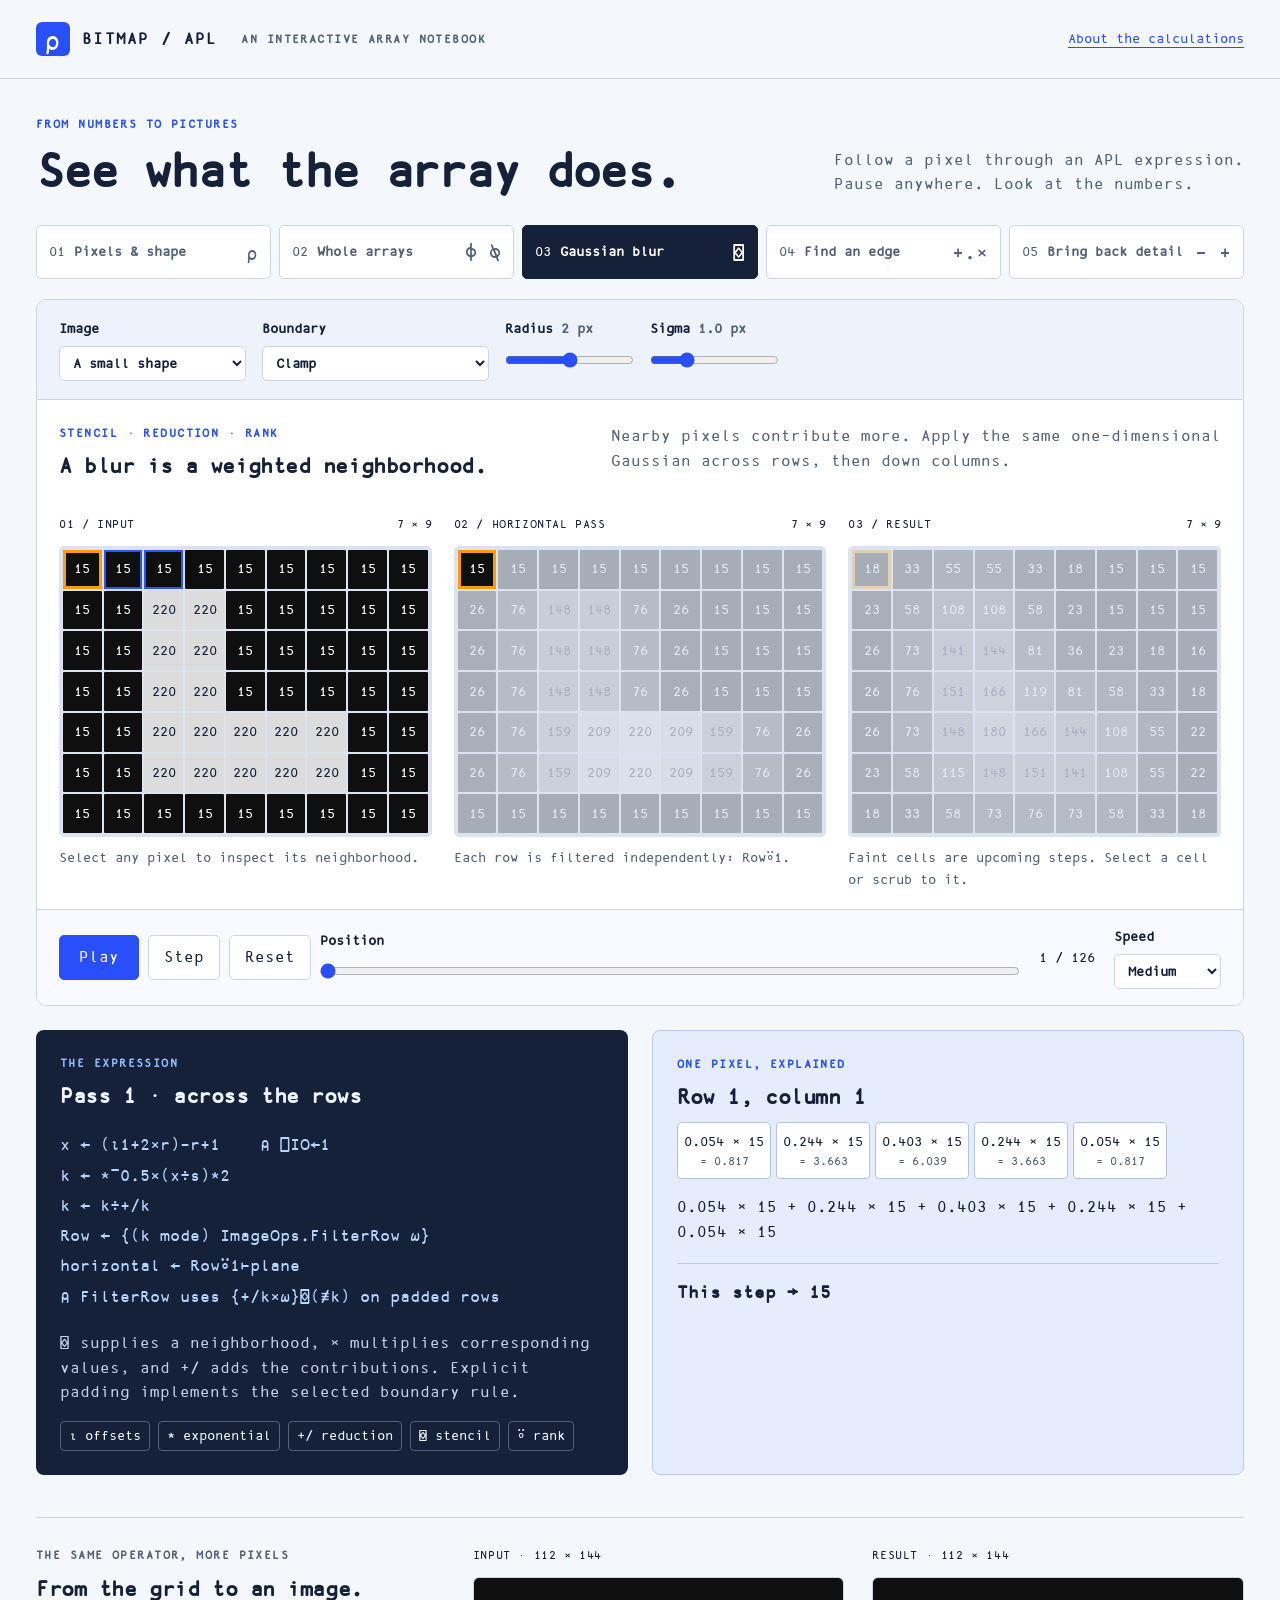
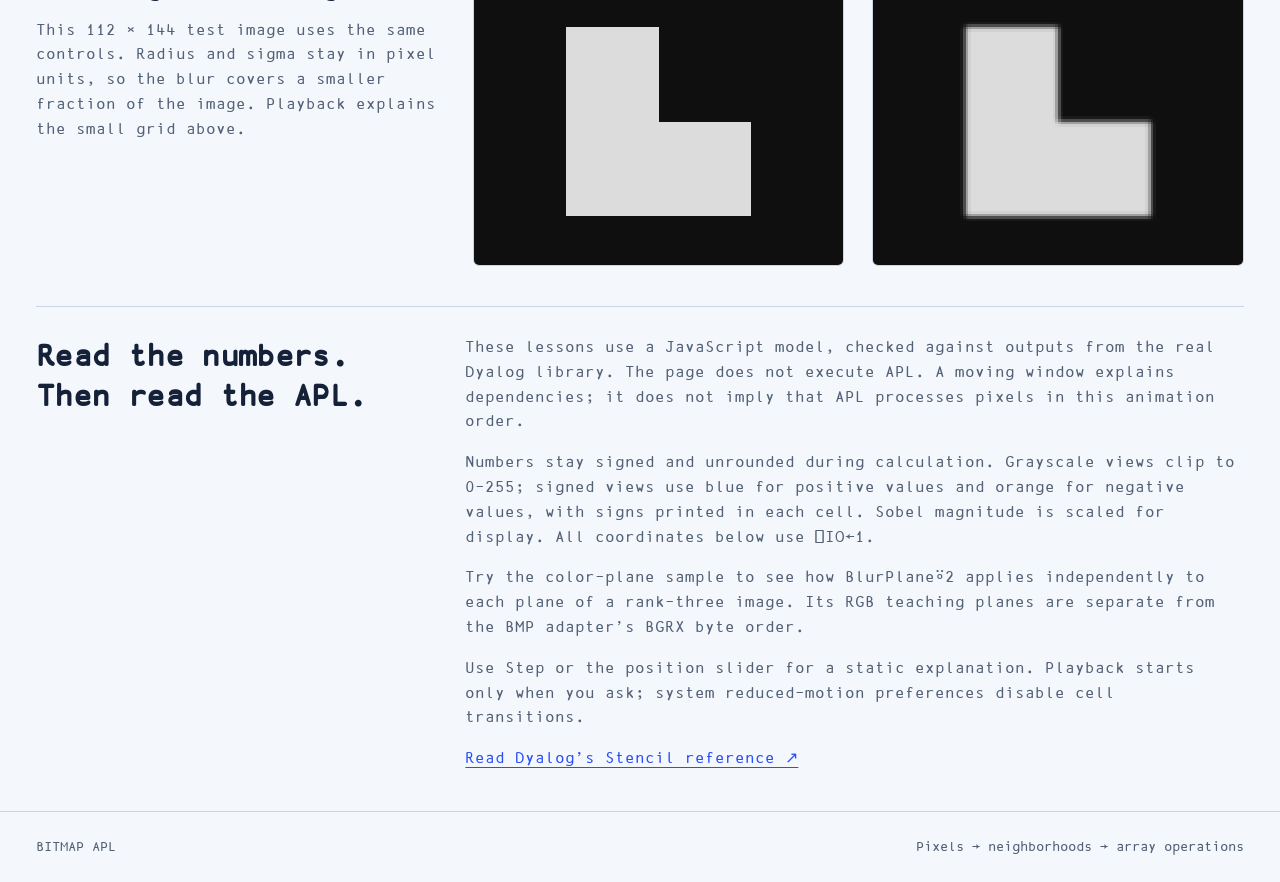
==== web/index.html @ fd23f07d "Build animated APL image-processing explainer with verified browser model" ====
<!doctype html>
<html lang="en">
<head>
<meta charset="utf-8"><meta name="viewport" content="width=device-width, initial-scale=1">
<title>Bitmap APL — a moving picture of array programming</title>
<meta name="description" content="Step through pixels, array transformations, Gaussian blur, Sobel edges, and sharpening with APL expressions and visible arithmetic.">
<link rel="icon" href="data:image/svg+xml,%3Csvg xmlns='http://www.w3.org/2000/svg' viewBox='0 0 32 32'%3E%3Crect width='32' height='32' rx='6' fill='%232b50ff'/%3E%3Ctext x='5' y='24' fill='white' font-size='25'%3E⍴%3C/text%3E%3C/svg%3E">
<link rel="stylesheet" href="style.css">
</head>
<body>
<header><a class="brand" href="./"><span class="brand-mark">⍴</span> BITMAP / APL</a><span class="edition">AN INTERACTIVE ARRAY NOTEBOOK</span><a href="#notes">About the calculations</a></header>
<main>
<section class="intro"><div><p class="eyebrow">FROM NUMBERS TO PICTURES</p><h1>See what the array does.</h1></div><p>Follow a pixel through an APL expression.<br>Pause anywhere. Look at the numbers.</p></section>
<nav aria-label="Lessons" id="lessons">
<button data-lesson="array">01 <span>Pixels & shape</span><b>⍴</b></button>
<button data-lesson="transform">02 <span>Whole arrays</span><b>⌽ ⍉</b></button>
<button data-lesson="blur" aria-current="step">03 <span>Gaussian blur</span><b>⌺</b></button>
<button data-lesson="sobel">04 <span>Find an edge</span><b>+.×</b></button>
<button data-lesson="sharpen">05 <span>Bring back detail</span><b>− +</b></button>
</nav>
<section class="workbench" aria-label="Image operation explorer">
<div class="controls">
<label>Image<select id="sample"><option value="shape">A small shape</option><option value="impulse">One bright pixel</option><option value="edge">A vertical edge</option><option value="ramp">Brightness ramp</option><option value="color">Color planes</option></select></label>
<label id="channel-control" hidden>Plane<select id="channel"><option value="0">Red · horizontal ramp</option><option value="1">Green · vertical ramp</option><option value="2">Blue · checkerboard</option></select></label>
<label id="operation-control" hidden>Operation<select id="operation"><option value="invert">Invert</option><option value="threshold">Threshold</option><option value="flip">Flip horizontally</option><option value="transpose">Transpose</option></select></label>
<label id="boundary-control">Boundary<select id="boundary"><option value="clamp">Clamp</option><option value="reflect">Reflect · repeat edge</option><option value="zero">Zero</option></select></label>
<label id="radius-control">Radius <output id="radius-value">2 px</output><input id="radius" aria-label="Radius in pixels" type="range" min="0" max="4" value="2" step="1"></label>
<label id="sigma-control">Sigma <output id="sigma-value">1.0 px</output><input id="sigma" aria-label="Sigma in pixels" type="range" min="0.3" max="3" value="1" step="0.1"></label>
<label id="amount-control" hidden>Strength <output id="amount-value">1.5</output><input id="amount" aria-label="Sharpening strength" type="range" min="0" max="3" value="1.5" step="0.1"></label>
<label id="threshold-control" hidden>Threshold <output id="threshold-value">128</output><input id="threshold" aria-label="Threshold" type="range" min="0" max="255" value="128" step="1"></label>
</div>
<div class="lesson-heading"><div><p class="eyebrow" id="concept"></p><h2 id="title"></h2></div><p id="description"></p></div>
<div class="views">
<figure><figcaption><span>01 / INPUT</span><strong id="input-shape"></strong></figcaption><div class="image-grid" id="input-grid" aria-label="Input pixels"></div><p id="input-caption">Select any pixel to inspect its neighborhood.</p></figure>
<figure><figcaption><span id="middle-label">02 / HORIZONTAL PASS</span><strong id="middle-shape"></strong></figcaption><div class="image-grid" id="middle-grid" aria-label="Intermediate pixels"></div><p id="middle-caption"></p></figure>
<figure><figcaption><span id="output-label">03 / RESULT</span><strong id="output-shape"></strong></figcaption><div class="image-grid" id="output-grid" aria-label="Result pixels"></div><p id="output-caption"></p></figure>
</div>
<div class="transport"><button id="play" class="primary">Play</button><button id="step">Step</button><button id="reset">Reset</button><label class="scrub-label">Position<input type="range" id="position" aria-label="Animation position" min="0" max="125" value="0"></label><output id="progress">1 / 126</output><label>Speed<select id="speed"><option value="600">Slow</option><option value="180" selected>Medium</option><option value="60">Fast</option></select></label></div>
</section>
<section class="details">
<article class="code-panel"><p class="eyebrow">THE EXPRESSION</p><h2 id="stage-title"></h2><pre><code id="expression"></code></pre><p id="code-explanation"></p><div class="glyphs" id="glyphs"></div></article>
<article class="inspector"><p class="eyebrow">ONE PIXEL, EXPLAINED</p><h2 id="pixel-title"></h2><div id="weights" class="weights"></div><p id="arithmetic"></p><p class="result" id="pixel-result" aria-live="polite"></p></article>
</section>
<section class="large-preview" aria-label="Larger image comparison"><div><p class="eyebrow">THE SAME OPERATOR, MORE PIXELS</p><h2>From the grid to an image.</h2><p id="large-caption">A larger test image uses the same parameters. Radius and sigma stay in pixel units.</p></div><figure><figcaption>INPUT · 112 × 144</figcaption><canvas id="large-input" width="144" height="112" role="img" aria-label="Larger input test image"></canvas></figure><figure><figcaption id="large-output-label">RESULT · 112 × 144</figcaption><canvas id="large-output" width="144" height="112" role="img" aria-label="Processed larger test image"></canvas></figure></section>
<section class="notes" id="notes"><h2>Read the numbers.<br>Then read the APL.</h2><div><p>These lessons use a JavaScript model, checked against outputs from the real Dyalog library. The page does not execute APL. A moving window explains dependencies; it does not imply that APL processes pixels in this animation order.</p><p>Numbers stay signed and unrounded during calculation. Grayscale views clip to 0–255; signed views use blue for positive values and orange for negative values, with signs printed in each cell. Sobel magnitude is scaled for display. All coordinates below use <code>⎕IO←1</code>.</p><p id="color-note">Try the color-plane sample to see how <code>BlurPlane⍤2</code> applies independently to each plane of a rank-three image. Its RGB teaching planes are separate from the BMP adapter’s BGRX byte order.</p><p>Use Step or the position slider for a static explanation. Playback starts only when you ask; system reduced-motion preferences disable cell transitions.</p><a href="https://docs.dyalog.com/20.0/language-reference-guide/primitive-operators/stencil/">Read Dyalog’s Stencil reference ↗</a></div></section>
</main><footer>BITMAP APL <span>Pixels → neighborhoods → array operations</span></footer>
<script type="module" src="app.mjs"></script>
</body></html>
---- web/style.css ----
@font-face{font-family:'APL385 Unicode';src:url('fonts/Apl385.ttf') format('truetype');font-display:swap}
:root{color-scheme:light;--ink:#152139;--muted:#536176;--blue:#294ffa;--line:#cbd5e3;--paper:#f4f7fc;--mono:'APL385 Unicode','Dyalog','SFMono-Regular',Consolas,monospace}*{box-sizing:border-box}body{margin:0;background:var(--paper);color:var(--ink);font:16px/1.55 -apple-system,BlinkMacSystemFont,'Segoe UI','APL385 Unicode',sans-serif}header,main,footer{max-width:1440px;margin:auto}header{padding:22px 36px;display:flex;align-items:center;gap:24px;border-bottom:1px solid var(--line)}a{color:var(--blue);text-underline-offset:4px}header>a:last-child{margin-left:auto;font-size:.875rem}.brand{display:flex;gap:12px;align-items:center;color:var(--ink);text-decoration:none;font-weight:750;letter-spacing:.08em}.brand-mark{display:grid;place-items:center;background:var(--blue);color:#fff;width:34px;height:34px;border-radius:6px;font:28px var(--mono)}.edition,.eyebrow{font-size:.75rem;font-weight:700;letter-spacing:.12em}.edition{color:var(--muted)}main{padding:0 36px}.intro{display:flex;align-items:end;justify-content:space-between;gap:24px;padding:36px 0 28px}.eyebrow{margin:0 0 10px;color:var(--blue)}h1{font-size:clamp(2rem,3.8vw,3.4rem);line-height:1.1;letter-spacing:-.045em;margin:0}h2{font-size:1.35rem;line-height:1.25;margin:0 0 12px;letter-spacing:-.02em}.intro>p{color:var(--muted);margin:0}button,input,select{font:inherit}button,select{border:1px solid var(--line);border-radius:5px;background:white;color:var(--ink)}button{cursor:pointer;padding:9px 15px}button:hover{border-color:var(--blue)}button:focus-visible,select:focus-visible,input:focus-visible,a:focus-visible{outline:3px solid #e99819;outline-offset:3px}nav{display:grid;grid-template-columns:repeat(5,1fr);gap:8px;margin-bottom:20px}nav button{display:flex;align-items:center;gap:9px;padding:14px 12px;font-size:.875rem;color:var(--muted);text-align:left}nav b{margin-left:auto;font:20px var(--mono)}nav [aria-current]{background:var(--ink);border-color:var(--ink);color:white}nav span{font-weight:650}.workbench{border:1px solid var(--line);background:white;border-radius:10px;overflow:hidden}.controls{display:flex;flex-wrap:wrap;gap:16px;padding:18px 22px;border-bottom:1px solid var(--line);background:#edf2fb}label{font-size:.875rem;font-weight:600;display:flex;flex-direction:column;gap:6px;min-width:110px}label output{float:right;display:contents;color:var(--muted)}select{padding:7px 28px 7px 9px;max-width:100%}input[type=range]{accent-color:var(--blue);min-height:28px;cursor:pointer;width:100%;margin:0}label[hidden]{display:none}.lesson-heading{display:flex;justify-content:space-between;gap:28px;padding:24px 22px 8px}.lesson-heading>p{max-width:610px;color:var(--muted);margin:0}.views{display:grid;grid-template-columns:repeat(3,minmax(0,1fr));gap:22px;padding:16px 22px 8px}figure{margin:0;min-width:0}figcaption{display:flex;justify-content:space-between;gap:6px;font-size:.75rem;letter-spacing:.05em;margin-bottom:12px}figcaption strong{font-family:var(--mono);font-weight:400;letter-spacing:0}.image-grid{display:grid;gap:2px;background:#dbe3f0;padding:4px;border-radius:5px;aspect-ratio:9/7;align-content:center}.pixel{padding:0;border:0;border-radius:1px;aspect-ratio:1;min-width:0;font:clamp(.65rem,1.1vw,.95rem)/1 var(--mono);transition:background-color .12s;position:relative}.pixel.active{outline:3px solid #ff9d00;outline-offset:-3px;z-index:1}.pixel.neighbor:after{content:'';position:absolute;inset:0;border:2px solid #2b55ff}.pixel.pending{opacity:.25}.pixel:focus-visible{outline-offset:-3px;z-index:2}figure>p{font-size:.875rem;color:var(--muted);min-height:44px;margin:10px 0}.transport{display:flex;gap:9px;align-items:center;background:#f8faff;border-top:1px solid var(--line);padding:16px 22px}.transport label{min-width:75px}.transport .scrub-label{flex:1;min-width:80px}.transport output{font:14px var(--mono);min-width:76px;text-align:center}.primary{background:var(--blue);color:white;border-color:var(--blue);min-width:80px}.details{display:grid;grid-template-columns:1fr 1fr;gap:24px;margin:24px 0 42px}.details article{padding:24px;border-radius:8px;min-width:0}.code-panel{background:#152139;color:#eef4ff}.code-panel .eyebrow{color:#93b9ff}.code-panel p{color:#c5d1e5}pre{margin:20px 0;white-space:pre-wrap;overflow-wrap:anywhere;font:1.05rem/1.8 var(--mono);color:#b7d6ff}code{font-family:var(--mono)}.glyphs{display:flex;gap:8px;flex-wrap:wrap}.glyphs span{font-size:.875rem;border:1px solid #52627d;padding:3px 8px;border-radius:4px}.inspector{background:#e5ecfc;border:1px solid #b9caee}.weights{display:flex;flex-wrap:wrap;gap:5px}.weight{background:white;border:1px solid #b4c4df;min-width:62px;padding:8px 6px;text-align:center;font:.875rem/1.5 var(--mono);border-radius:4px}.weight small{display:block;color:var(--muted);font-size:.75rem}.result{font-size:1.15rem;font-weight:650;border-top:1px solid #b9caee;padding-top:14px}.notes{display:grid;grid-template-columns:1fr 2fr;gap:40px;padding:28px 0 40px;border-top:1px solid var(--line)}.notes h2{font-size:2rem}.notes p{margin:0 0 16px;color:var(--muted)}footer{padding:24px 36px;border-top:1px solid var(--line);font-size:.875rem;color:var(--muted);display:flex;justify-content:space-between}.inspector p{overflow-wrap:anywhere}@media(max-width:1000px){.edition{display:none}nav b{display:none}nav button{flex-direction:column;align-items:start}.intro>p{max-width:240px}.lesson-heading{display:block}.controls{gap:12px}.pixel{font-size:.7rem}}@media(max-width:700px){main{padding:0 16px}header{padding:16px;gap:12px}.brand{font-size:.875rem}header>a:last-child{max-width:100px}.intro{display:block;padding:26px 0}.intro>p{max-width:none;margin-top:16px}nav{grid-template-columns:repeat(2,1fr)}nav button{flex-direction:row}.views{grid-template-columns:1fr;padding:12px 16px;gap:12px}.image-grid{max-width:430px;width:100%;margin:auto}.pixel{font-size:.75rem}.details,.notes{grid-template-columns:1fr;gap:16px}.transport{flex-wrap:wrap;padding:14px}.transport .scrub-label{flex-basis:50%}.controls{padding:14px}.controls label{flex:1;min-width:125px}.lesson-heading{padding:20px 16px 8px}.details article{padding:20px}figure>p{min-height:0}footer{padding:20px 16px;gap:18px}.notes h2{font-size:1.5rem}}@media(prefers-reduced-motion:reduce){*,*:before,*:after{transition:none!important;animation:none!important}}

.glyphs span{font-family:var(--mono)}

.large-preview{display:grid;grid-template-columns:1.1fr 1fr 1fr;gap:28px;border-top:1px solid var(--line);padding:28px 0 40px}.large-preview p{color:var(--muted)}.large-preview canvas{display:block;width:100%;background:#dbe3f0;border:1px solid var(--line);border-radius:6px;image-rendering:pixelated}.moving-pixel{position:fixed;z-index:10;pointer-events:none;display:grid;place-items:center;background:#ffbf47;color:#152139;border:2px solid #9a5200;font:14px var(--mono);border-radius:3px;box-shadow:0 3px 8px #15213944}@media(max-width:700px){.large-preview{grid-template-columns:1fr 1fr;gap:18px}.large-preview>div{grid-column:1/-1}}
@media(min-width:701px) and (max-width:900px){.views{grid-template-columns:1fr}.image-grid{max-width:430px;margin:auto}.pixel{font-size:.875rem}.image-grid.signed .pixel{font-size:.75rem}.details{grid-template-columns:1fr}.large-preview{grid-template-columns:1fr 1fr}.large-preview>div{grid-column:1/-1}figure>p{min-height:0}}
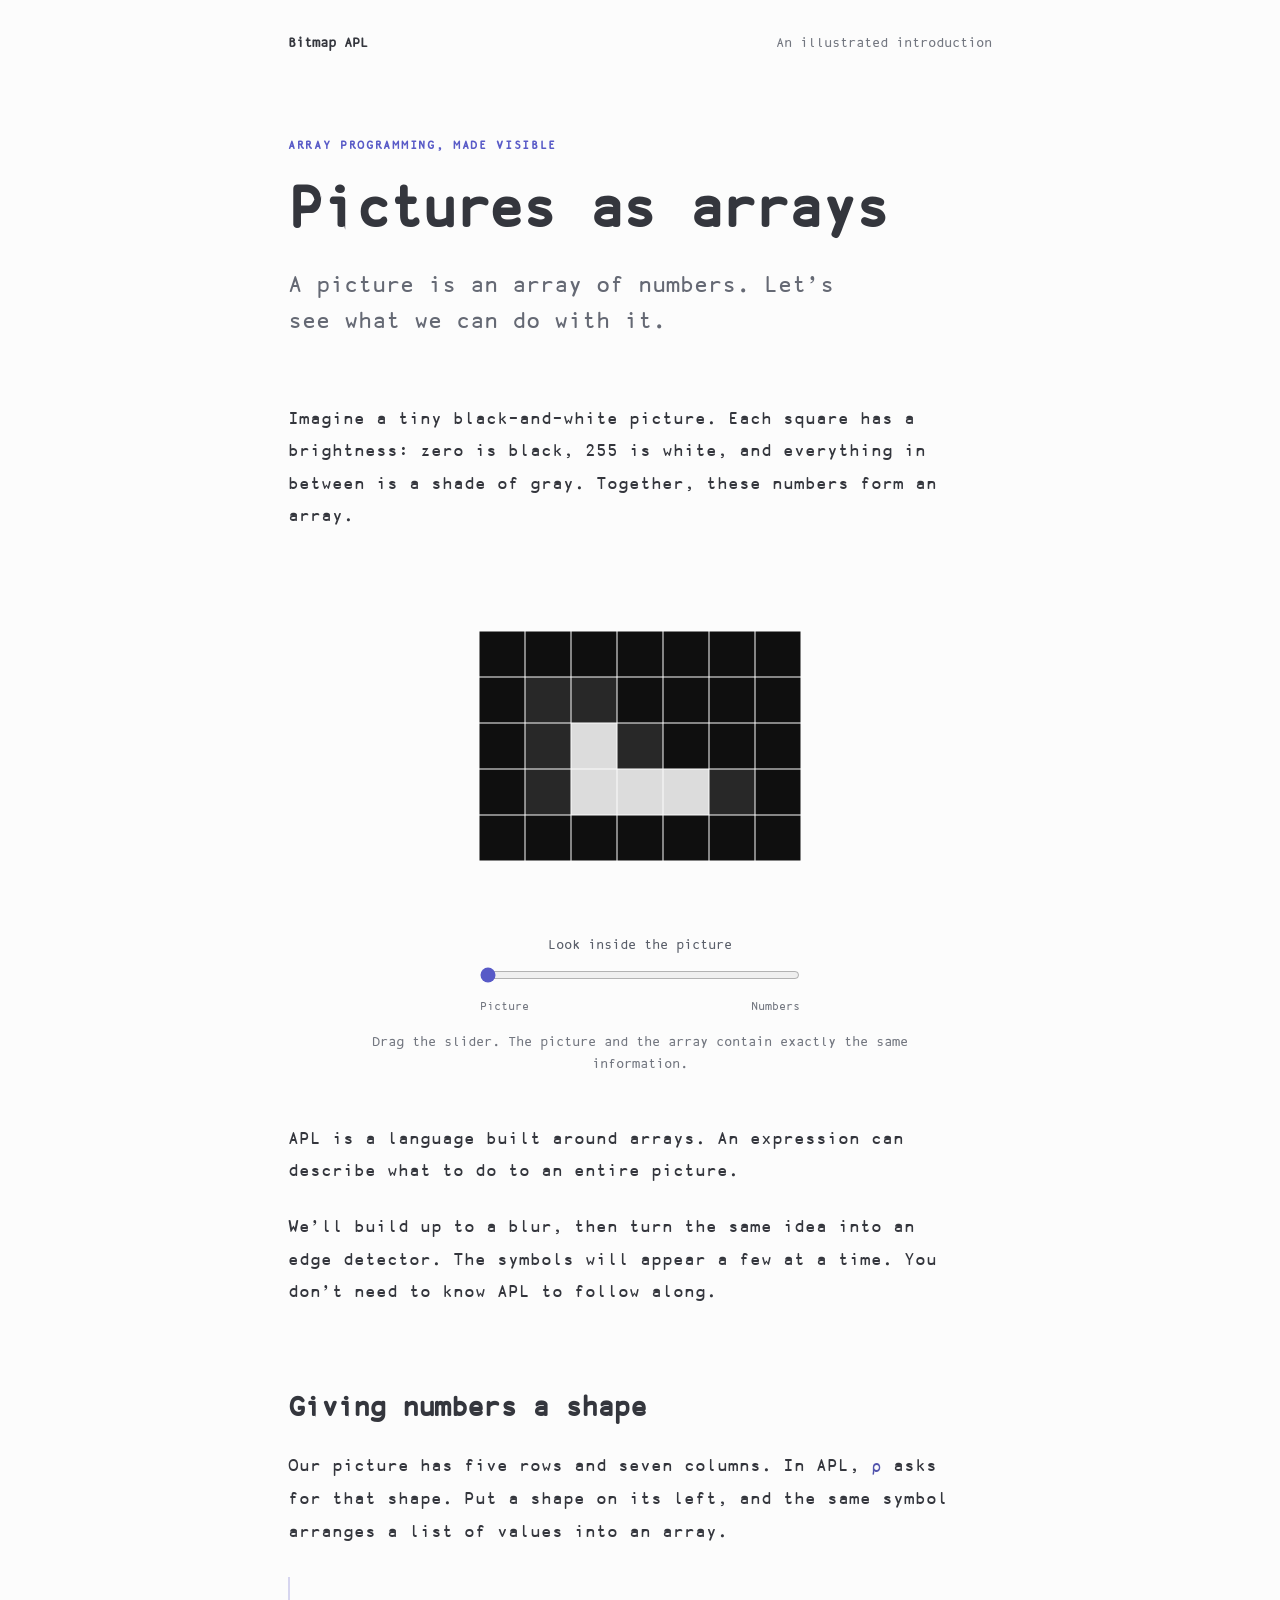
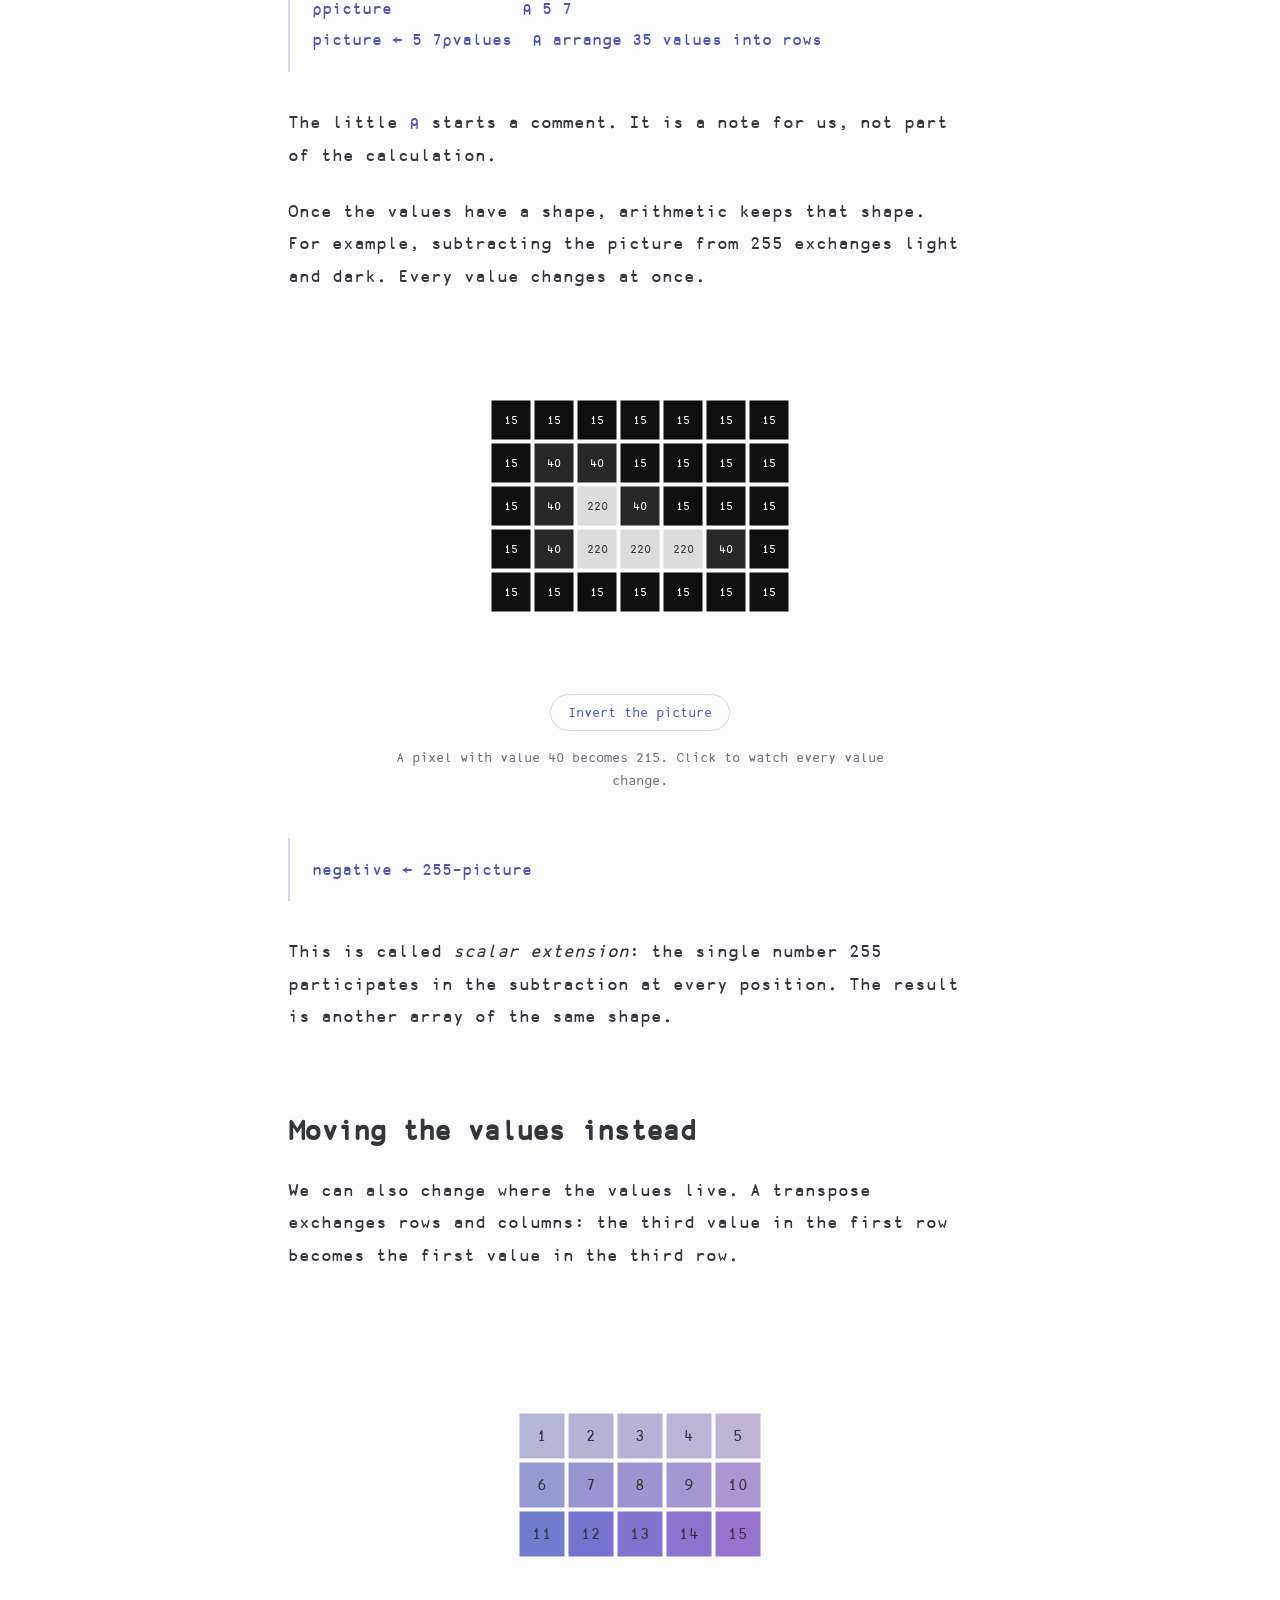
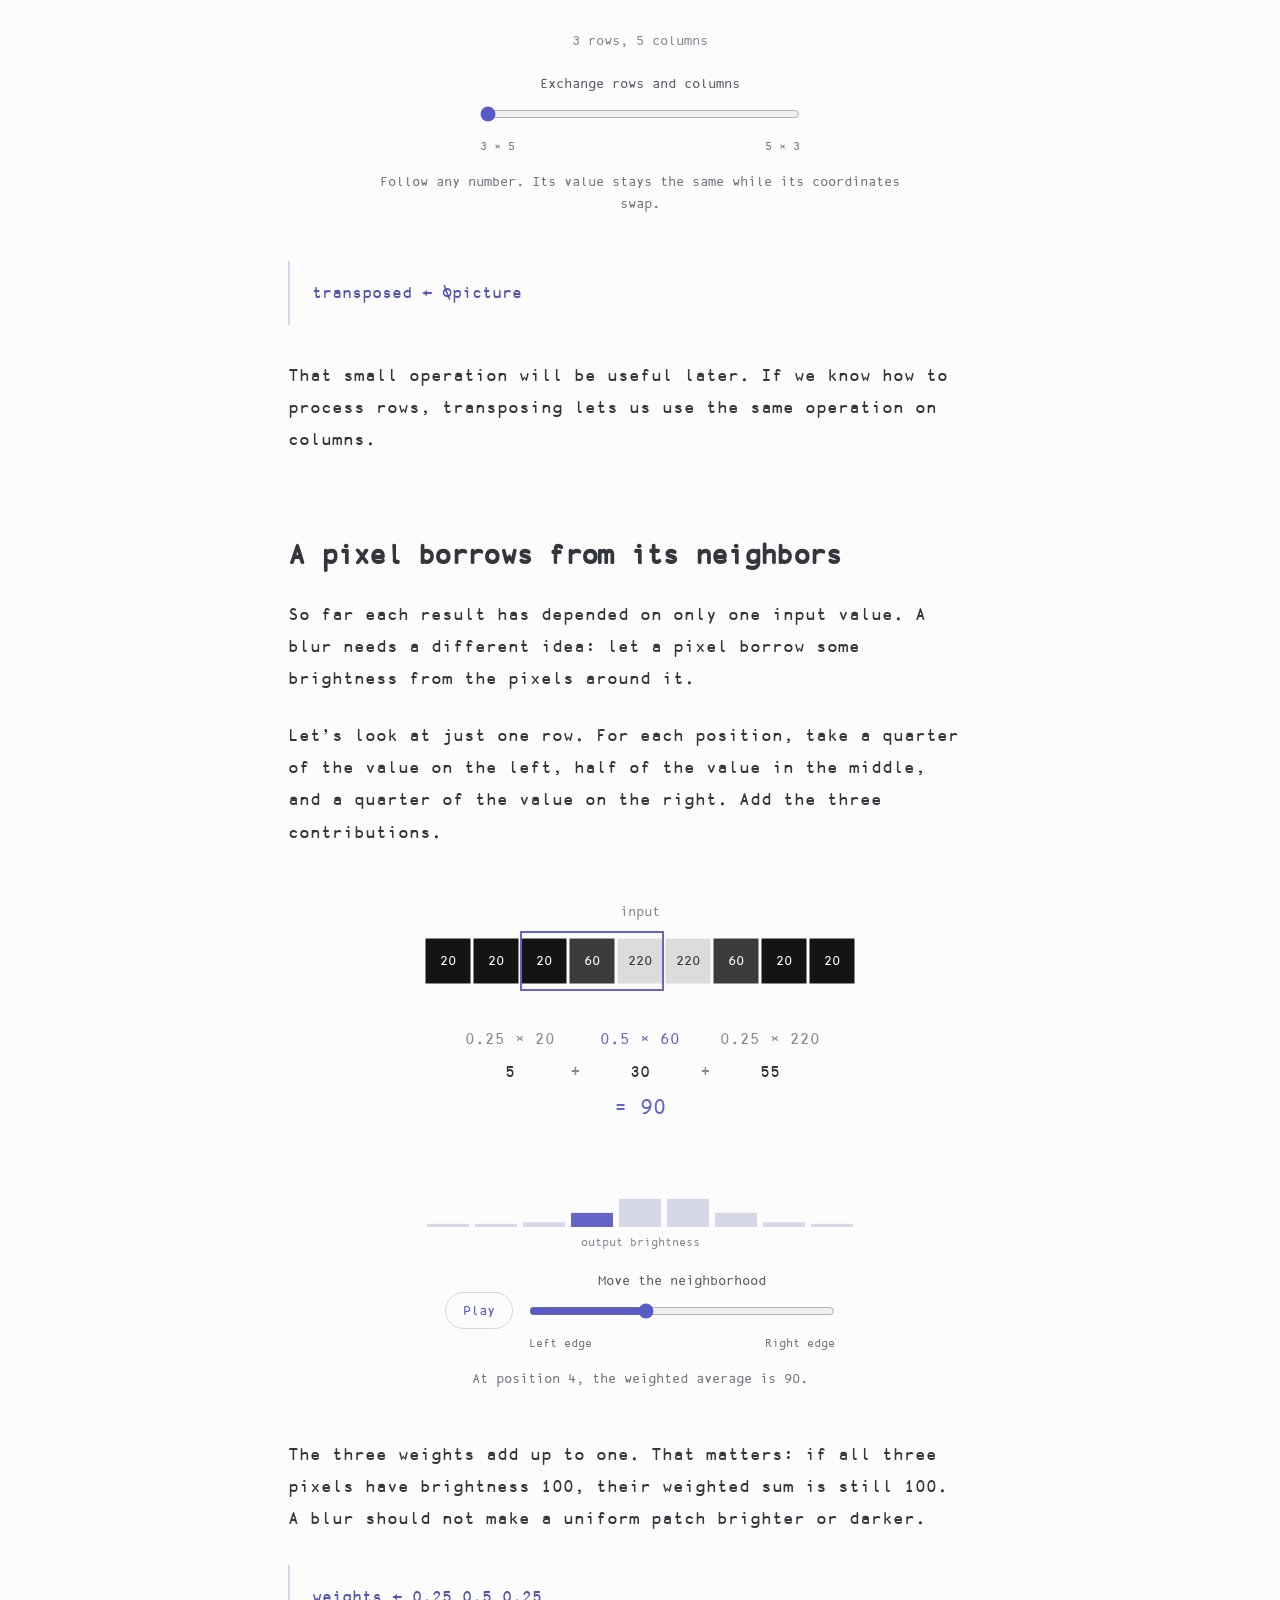
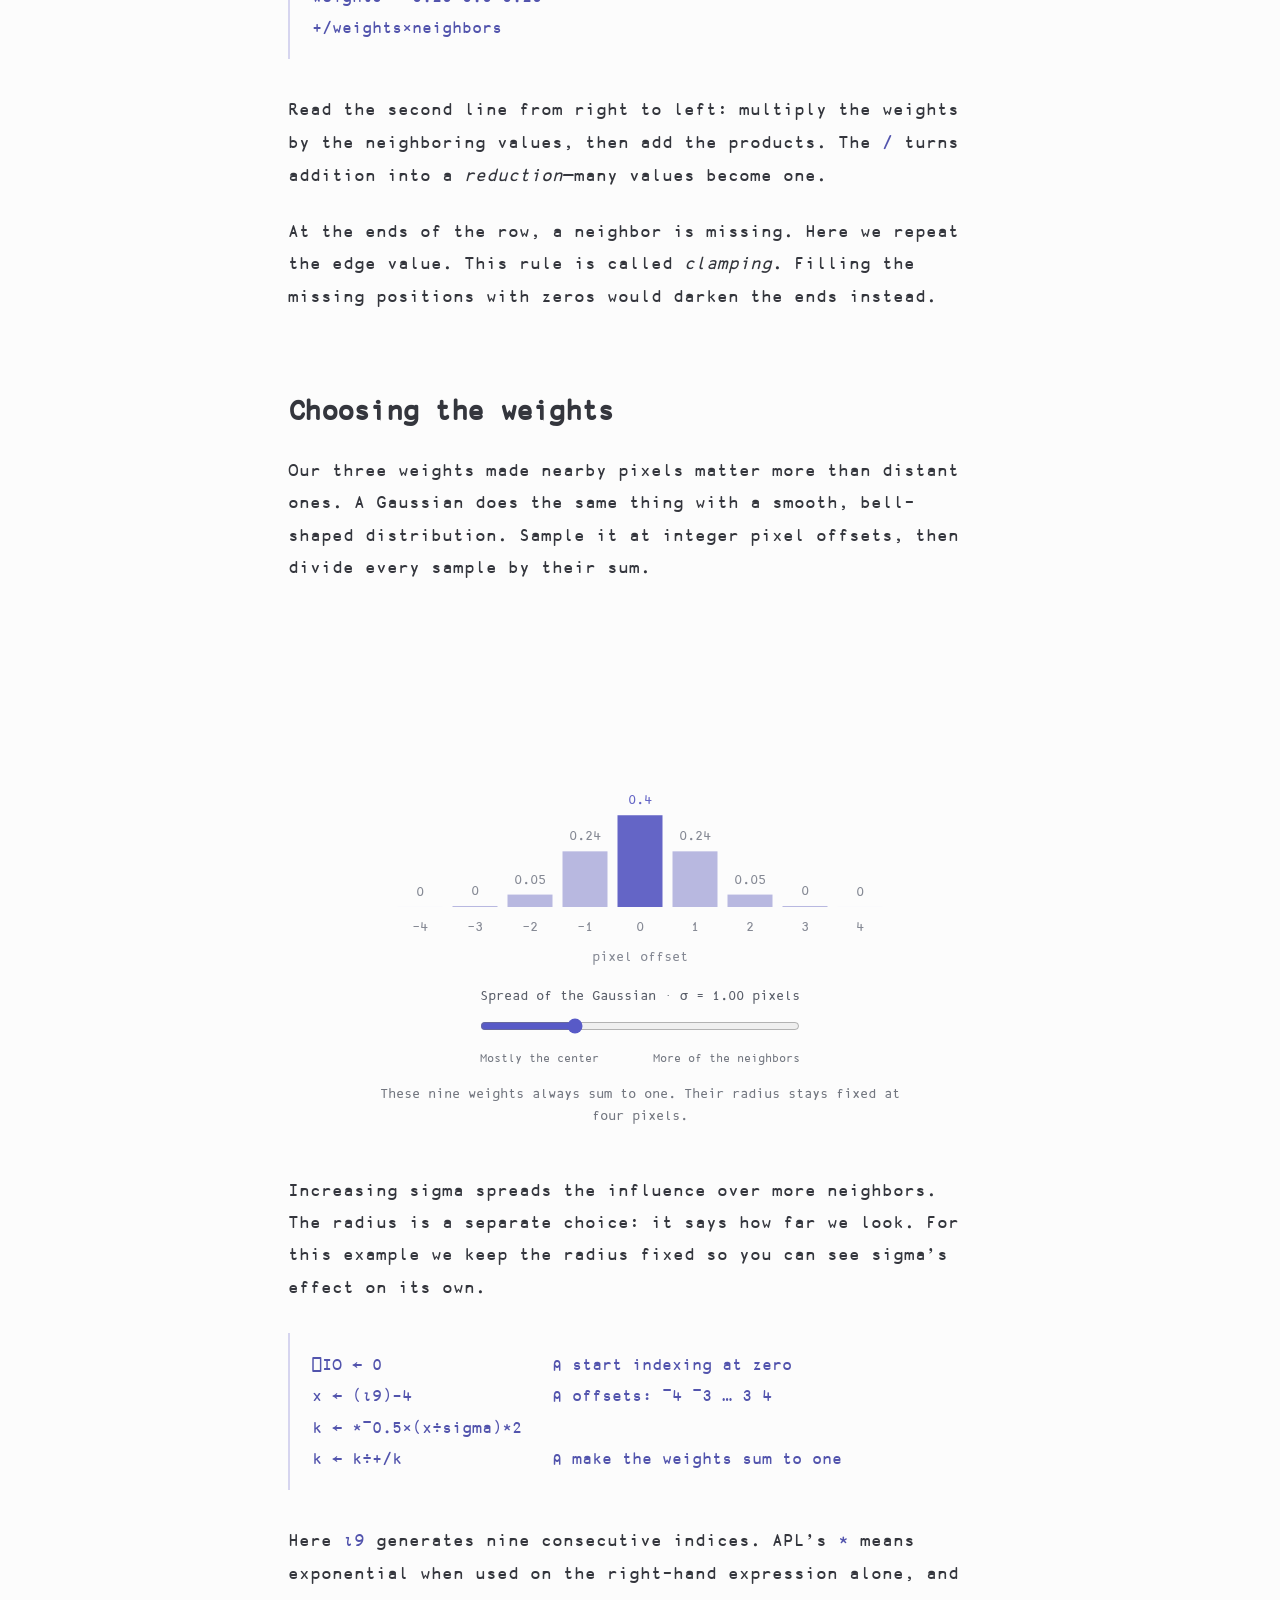
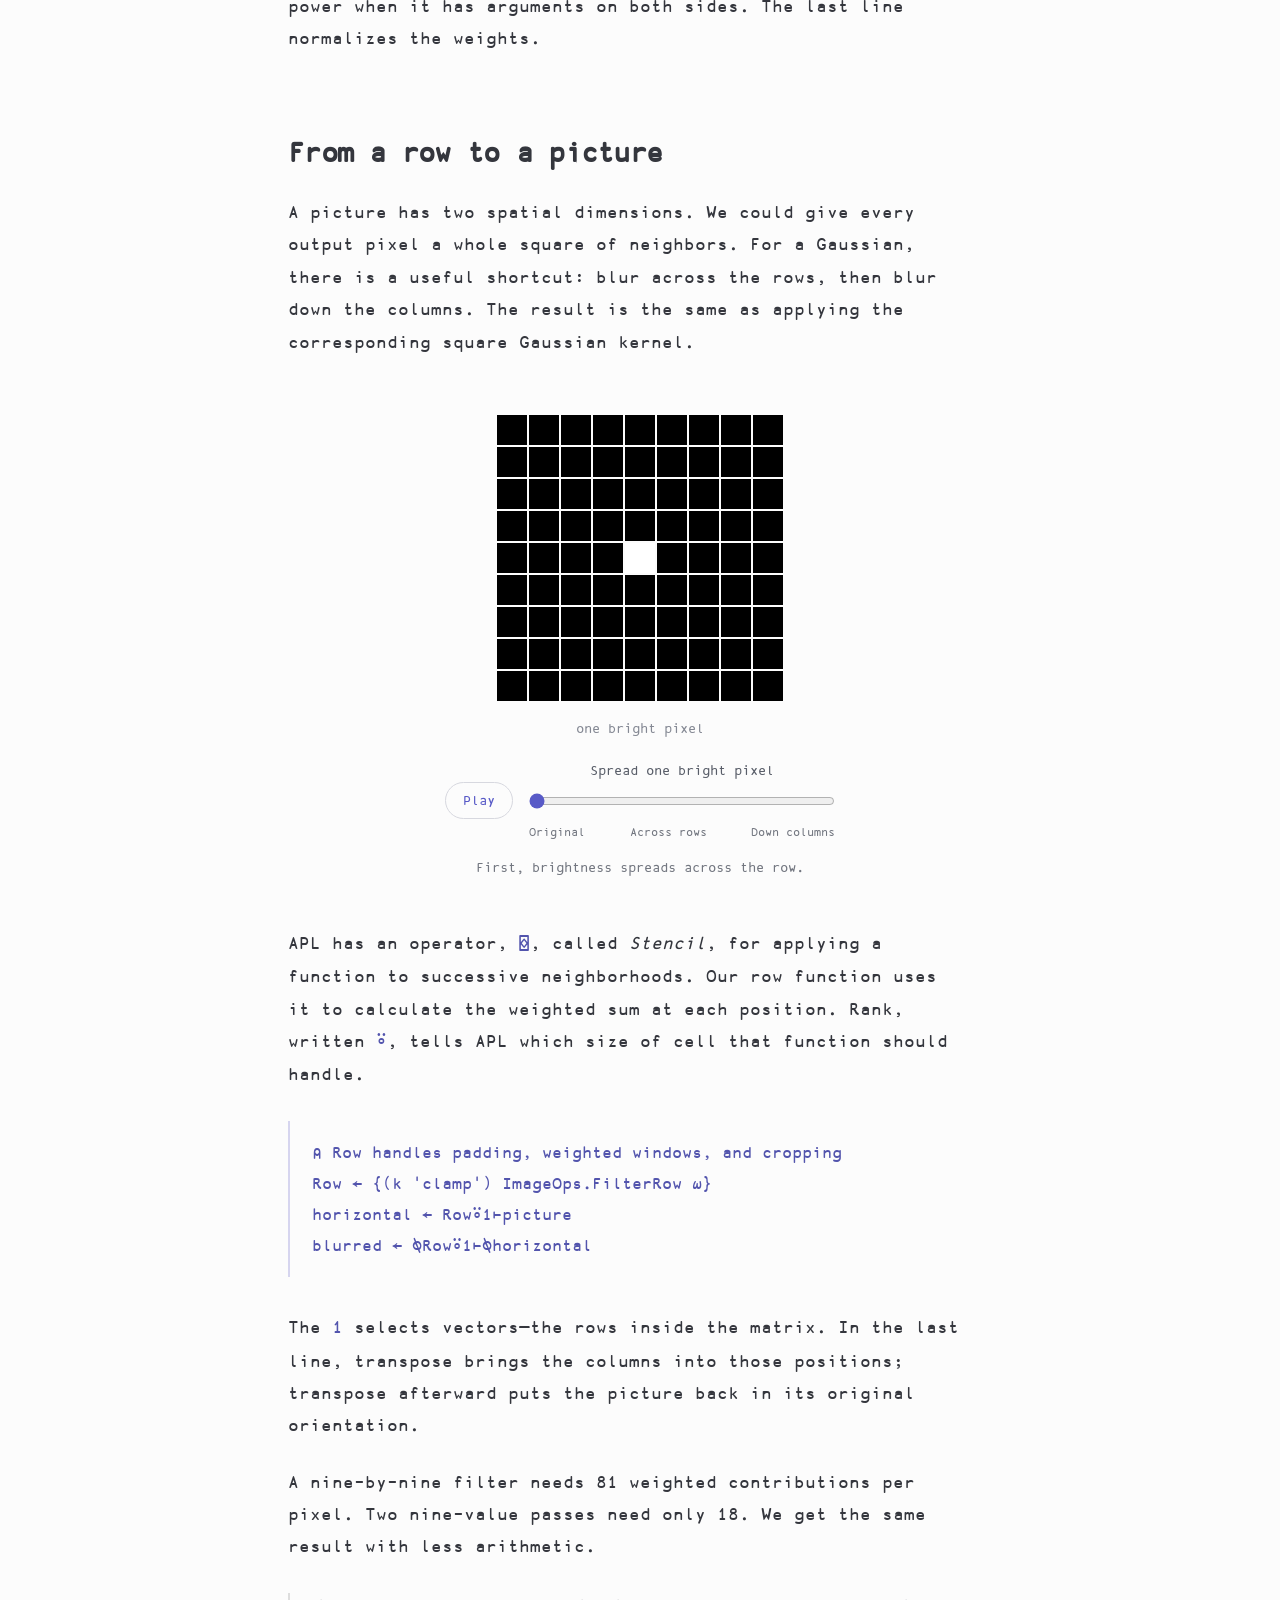
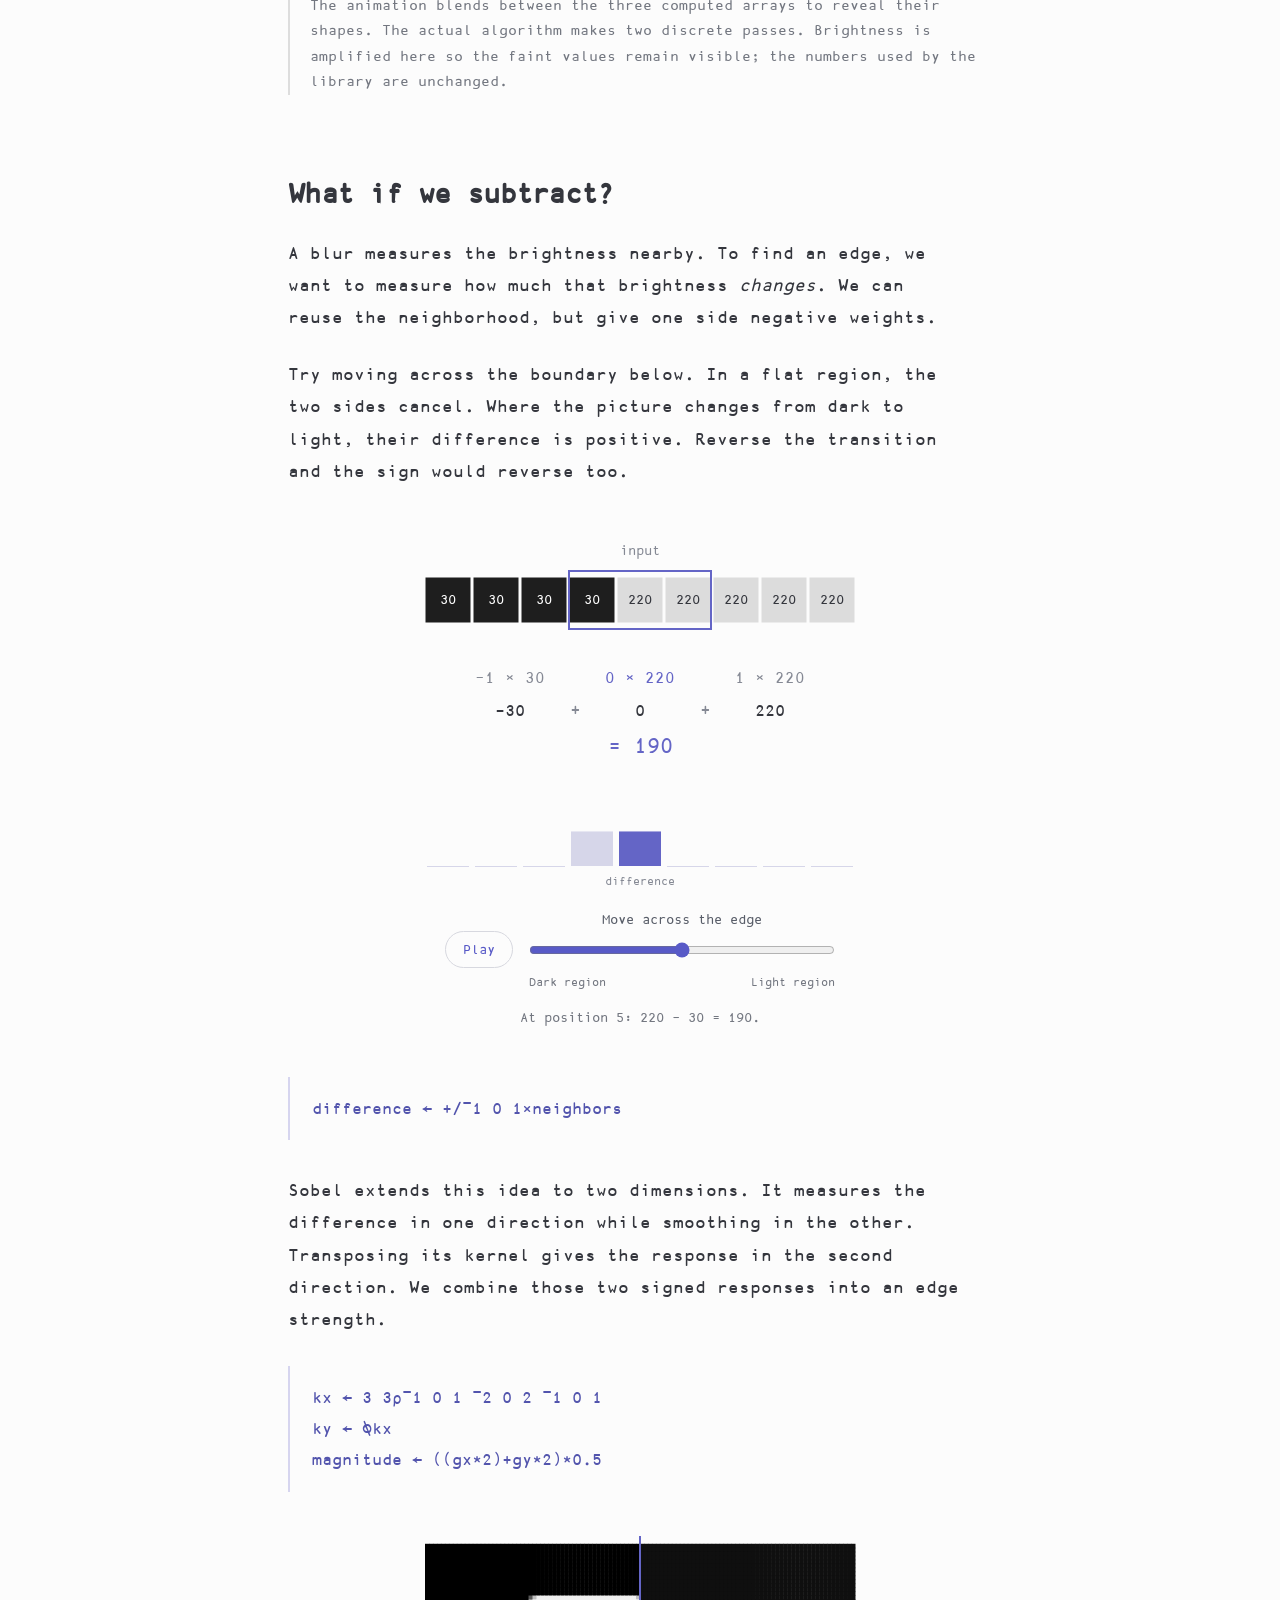
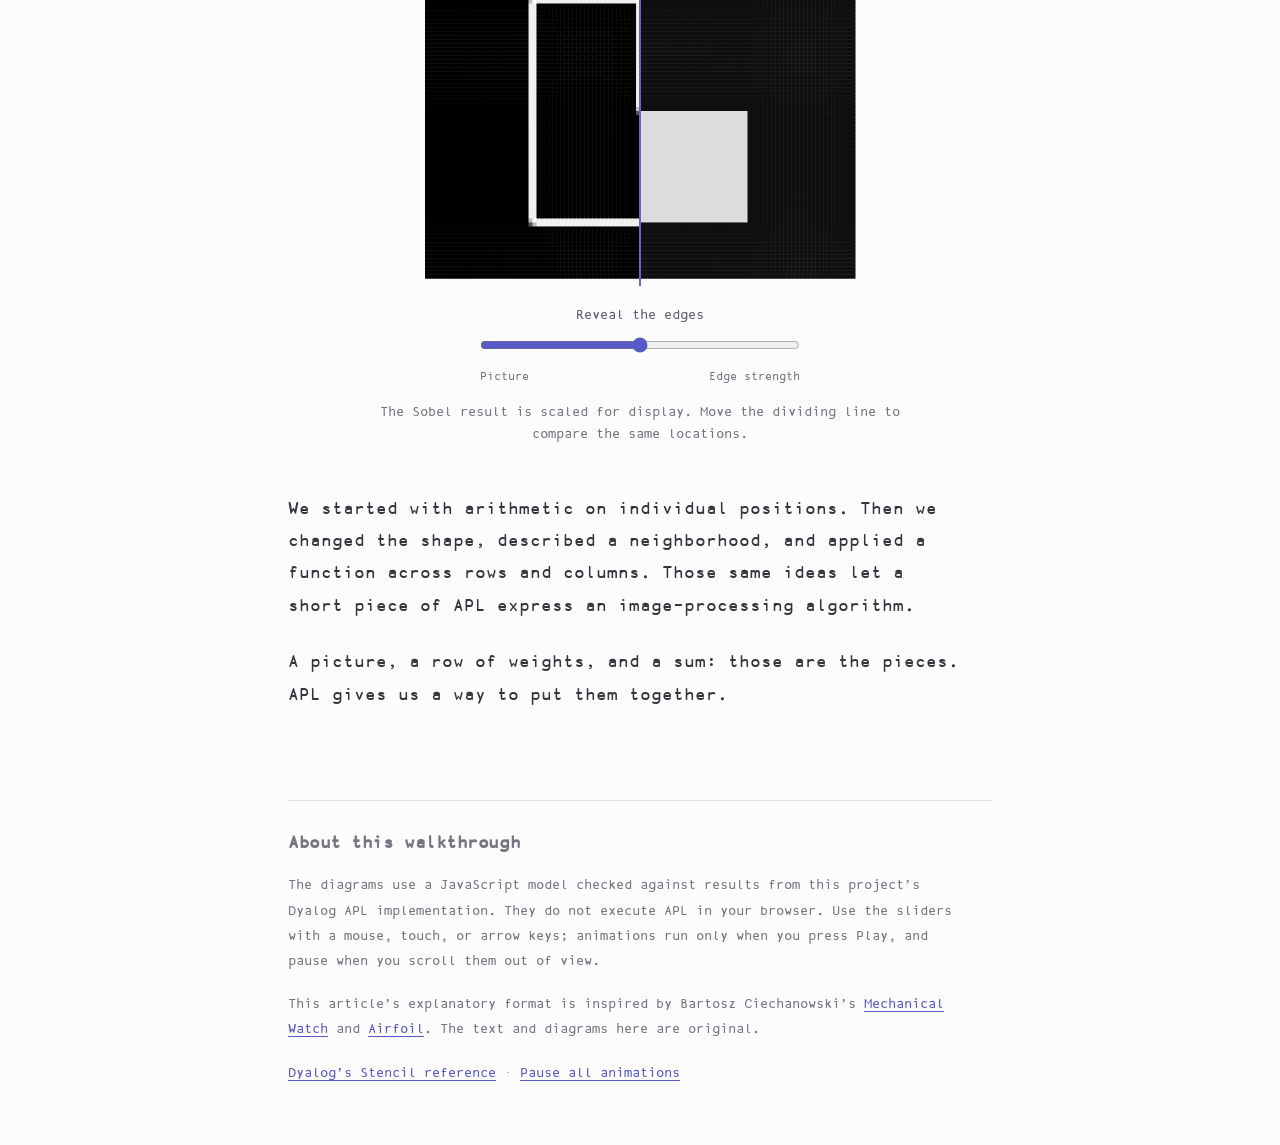
==== commit 8752d1a3: "Rework image explainer as a simple illustrated walkthrough" ====
--- a/web/index.html
+++ b/web/index.html
@@ -2,47 +2,86 @@
 <html lang="en">
 <head>
 <meta charset="utf-8"><meta name="viewport" content="width=device-width, initial-scale=1">
-<title>Bitmap APL — a moving picture of array programming</title>
-<meta name="description" content="Step through pixels, array transformations, Gaussian blur, Sobel edges, and sharpening with APL expressions and visible arithmetic.">
-<link rel="icon" href="data:image/svg+xml,%3Csvg xmlns='http://www.w3.org/2000/svg' viewBox='0 0 32 32'%3E%3Crect width='32' height='32' rx='6' fill='%232b50ff'/%3E%3Ctext x='5' y='24' fill='white' font-size='25'%3E⍴%3C/text%3E%3C/svg%3E">
+<title>Pictures as arrays — Bitmap APL</title>
+<meta name="description" content="An illustrated, interactive walk from pixels to Gaussian blur and edge detection in APL.">
+<link rel="icon" href="data:image/svg+xml,%3Csvg xmlns='http://www.w3.org/2000/svg' viewBox='0 0 32 32'%3E%3Crect width='32' height='32' rx='6' fill='%23585ac7'/%3E%3Ctext x='5' y='24' fill='white' font-size='25'%3E⍴%3C/text%3E%3C/svg%3E">
 <link rel="stylesheet" href="style.css">
 </head>
 <body>
-<header><a class="brand" href="./"><span class="brand-mark">⍴</span> BITMAP / APL</a><span class="edition">AN INTERACTIVE ARRAY NOTEBOOK</span><a href="#notes">About the calculations</a></header>
-<main>
-<section class="intro"><div><p class="eyebrow">FROM NUMBERS TO PICTURES</p><h1>See what the array does.</h1></div><p>Follow a pixel through an APL expression.<br>Pause anywhere. Look at the numbers.</p></section>
-<nav aria-label="Lessons" id="lessons">
-<button data-lesson="array">01 <span>Pixels & shape</span><b>⍴</b></button>
-<button data-lesson="transform">02 <span>Whole arrays</span><b>⌽ ⍉</b></button>
-<button data-lesson="blur" aria-current="step">03 <span>Gaussian blur</span><b>⌺</b></button>
-<button data-lesson="sobel">04 <span>Find an edge</span><b>+.×</b></button>
-<button data-lesson="sharpen">05 <span>Bring back detail</span><b>− +</b></button>
-</nav>
-<section class="workbench" aria-label="Image operation explorer">
-<div class="controls">
-<label>Image<select id="sample"><option value="shape">A small shape</option><option value="impulse">One bright pixel</option><option value="edge">A vertical edge</option><option value="ramp">Brightness ramp</option><option value="color">Color planes</option></select></label>
-<label id="channel-control" hidden>Plane<select id="channel"><option value="0">Red · horizontal ramp</option><option value="1">Green · vertical ramp</option><option value="2">Blue · checkerboard</option></select></label>
-<label id="operation-control" hidden>Operation<select id="operation"><option value="invert">Invert</option><option value="threshold">Threshold</option><option value="flip">Flip horizontally</option><option value="transpose">Transpose</option></select></label>
-<label id="boundary-control">Boundary<select id="boundary"><option value="clamp">Clamp</option><option value="reflect">Reflect · repeat edge</option><option value="zero">Zero</option></select></label>
-<label id="radius-control">Radius <output id="radius-value">2 px</output><input id="radius" aria-label="Radius in pixels" type="range" min="0" max="4" value="2" step="1"></label>
-<label id="sigma-control">Sigma <output id="sigma-value">1.0 px</output><input id="sigma" aria-label="Sigma in pixels" type="range" min="0.3" max="3" value="1" step="0.1"></label>
-<label id="amount-control" hidden>Strength <output id="amount-value">1.5</output><input id="amount" aria-label="Sharpening strength" type="range" min="0" max="3" value="1.5" step="0.1"></label>
-<label id="threshold-control" hidden>Threshold <output id="threshold-value">128</output><input id="threshold" aria-label="Threshold" type="range" min="0" max="255" value="128" step="1"></label>
-</div>
-<div class="lesson-heading"><div><p class="eyebrow" id="concept"></p><h2 id="title"></h2></div><p id="description"></p></div>
-<div class="views">
-<figure><figcaption><span>01 / INPUT</span><strong id="input-shape"></strong></figcaption><div class="image-grid" id="input-grid" aria-label="Input pixels"></div><p id="input-caption">Select any pixel to inspect its neighborhood.</p></figure>
-<figure><figcaption><span id="middle-label">02 / HORIZONTAL PASS</span><strong id="middle-shape"></strong></figcaption><div class="image-grid" id="middle-grid" aria-label="Intermediate pixels"></div><p id="middle-caption"></p></figure>
-<figure><figcaption><span id="output-label">03 / RESULT</span><strong id="output-shape"></strong></figcaption><div class="image-grid" id="output-grid" aria-label="Result pixels"></div><p id="output-caption"></p></figure>
-</div>
-<div class="transport"><button id="play" class="primary">Play</button><button id="step">Step</button><button id="reset">Reset</button><label class="scrub-label">Position<input type="range" id="position" aria-label="Animation position" min="0" max="125" value="0"></label><output id="progress">1 / 126</output><label>Speed<select id="speed"><option value="600">Slow</option><option value="180" selected>Medium</option><option value="60">Fast</option></select></label></div>
+<header><a href="./">Bitmap APL</a><span>An illustrated introduction</span></header>
+<main><article>
+<div class="opening"><p class="kicker">ARRAY PROGRAMMING, MADE VISIBLE</p><h1>Pictures as arrays</h1><p class="lede">A picture is an array of numbers. Let’s see what we can do with it.</p></div>
+<p>Imagine a tiny black-and-white picture. Each square has a brightness: zero is black, 255 is white, and everything in between is a shade of gray. Together, these numbers form an array.</p>
+<figure><canvas id="pixels" aria-label="A five-row, seven-column grayscale picture gradually separating into labeled numeric cells" role="img"></canvas><div class="control"><label for="reveal">Look inside the picture</label><input id="reveal" type="range" min="0" max="1" step="0.01" value="0"><span class="ends"><span>Picture</span><span>Numbers</span></span></div><figcaption>Drag the slider. The picture and the array contain exactly the same information.</figcaption></figure>
+<p>APL is a language built around arrays. An expression can describe what to do to an entire picture.</p>
+<p>We’ll build up to a blur, then turn the same idea into an edge detector. The symbols will appear a few at a time. You don’t need to know APL to follow along.</p>
+
+<section aria-labelledby="shape-title"><h2 id="shape-title">Giving numbers a shape</h2>
+<p>Our picture has five rows and seven columns. In APL, <code>⍴</code> asks for that shape. Put a shape on its left, and the same symbol arranges a list of values into an array.</p>
+<pre><code>⍴picture             ⍝ 5 7
+picture ← 5 7⍴values  ⍝ arrange 35 values into rows</code></pre>
+<p>The little <code>⍝</code> starts a comment. It is a note for us, not part of the calculation.</p>
+<p>Once the values have a shape, arithmetic keeps that shape. For example, subtracting the picture from 255 exchanges light and dark. Every value changes at once.</p>
+<figure><canvas id="invert" aria-label="Original grayscale array and its inverted values" role="img"></canvas><div class="button-row"><button id="invert-toggle" aria-pressed="false">Invert the picture</button></div><figcaption id="invert-caption">A pixel with value 40 becomes 215. Click to watch every value change.</figcaption></figure>
+<pre><code>negative ← 255-picture</code></pre>
+<p>This is called <em>scalar extension</em>: the single number 255 participates in the subtraction at every position. The result is another array of the same shape.</p>
 </section>
-<section class="details">
-<article class="code-panel"><p class="eyebrow">THE EXPRESSION</p><h2 id="stage-title"></h2><pre><code id="expression"></code></pre><p id="code-explanation"></p><div class="glyphs" id="glyphs"></div></article>
-<article class="inspector"><p class="eyebrow">ONE PIXEL, EXPLAINED</p><h2 id="pixel-title"></h2><div id="weights" class="weights"></div><p id="arithmetic"></p><p class="result" id="pixel-result" aria-live="polite"></p></article>
+
+<section aria-labelledby="axes-title"><h2 id="axes-title">Moving the values instead</h2>
+<p>We can also change where the values live. A transpose exchanges rows and columns: the third value in the first row becomes the first value in the third row.</p>
+<figure><canvas id="transpose" aria-label="Fifteen numbered cells move from a three-by-five array to a five-by-three array" role="img"></canvas><div class="control"><label for="turn">Exchange rows and columns</label><input id="turn" type="range" min="0" max="1" step="0.01" value="0"><span class="ends"><span>3 × 5</span><span>5 × 3</span></span></div><figcaption>Follow any number. Its value stays the same while its coordinates swap.</figcaption></figure>
+<pre><code>transposed ← ⍉picture</code></pre>
+<p>That small operation will be useful later. If we know how to process rows, transposing lets us use the same operation on columns.</p>
 </section>
-<section class="large-preview" aria-label="Larger image comparison"><div><p class="eyebrow">THE SAME OPERATOR, MORE PIXELS</p><h2>From the grid to an image.</h2><p id="large-caption">A larger test image uses the same parameters. Radius and sigma stay in pixel units.</p></div><figure><figcaption>INPUT · 112 × 144</figcaption><canvas id="large-input" width="144" height="112" role="img" aria-label="Larger input test image"></canvas></figure><figure><figcaption id="large-output-label">RESULT · 112 × 144</figcaption><canvas id="large-output" width="144" height="112" role="img" aria-label="Processed larger test image"></canvas></figure></section>
-<section class="notes" id="notes"><h2>Read the numbers.<br>Then read the APL.</h2><div><p>These lessons use a JavaScript model, checked against outputs from the real Dyalog library. The page does not execute APL. A moving window explains dependencies; it does not imply that APL processes pixels in this animation order.</p><p>Numbers stay signed and unrounded during calculation. Grayscale views clip to 0–255; signed views use blue for positive values and orange for negative values, with signs printed in each cell. Sobel magnitude is scaled for display. All coordinates below use <code>⎕IO←1</code>.</p><p id="color-note">Try the color-plane sample to see how <code>BlurPlane⍤2</code> applies independently to each plane of a rank-three image. Its RGB teaching planes are separate from the BMP adapter’s BGRX byte order.</p><p>Use Step or the position slider for a static explanation. Playback starts only when you ask; system reduced-motion preferences disable cell transitions.</p><a href="https://docs.dyalog.com/20.0/language-reference-guide/primitive-operators/stencil/">Read Dyalog’s Stencil reference ↗</a></div></section>
-</main><footer>BITMAP APL <span>Pixels → neighborhoods → array operations</span></footer>
-<script type="module" src="app.mjs"></script>
+
+<section aria-labelledby="neighbors-title"><h2 id="neighbors-title">A pixel borrows from its neighbors</h2>
+<p>So far each result has depended on only one input value. A blur needs a different idea: let a pixel borrow some brightness from the pixels around it.</p>
+<p>Let’s look at just one row. For each position, take a quarter of the value on the left, half of the value in the middle, and a quarter of the value on the right. Add the three contributions.</p>
+<figure><canvas id="window" aria-label="A three-value window slides over a row and shows each weighted contribution and its sum" role="img"></canvas><div class="control with-play"><button class="play" data-play="position" aria-label="Play moving neighborhood">Play</button><div><label for="position">Move the neighborhood</label><input id="position" type="range" min="0" max="8" step="0.01" value="3"><span class="ends"><span>Left edge</span><span>Right edge</span></span></div></div><figcaption id="window-caption" aria-live="polite"></figcaption></figure>
+<p>The three weights add up to one. That matters: if all three pixels have brightness 100, their weighted sum is still 100. A blur should not make a uniform patch brighter or darker.</p>
+<pre><code>weights ← 0.25 0.5 0.25
++/weights×neighbors</code></pre>
+<p>Read the second line from right to left: multiply the weights by the neighboring values, then add the products. The <code>/</code> turns addition into a <em>reduction</em>—many values become one.</p>
+<p>At the ends of the row, a neighbor is missing. Here we repeat the edge value. This rule is called <em>clamping</em>. Filling the missing positions with zeros would darken the ends instead.</p>
+</section>
+
+<section aria-labelledby="gaussian-title"><h2 id="gaussian-title">Choosing the weights</h2>
+<p>Our three weights made nearby pixels matter more than distant ones. A Gaussian does the same thing with a smooth, bell-shaped distribution. Sample it at integer pixel offsets, then divide every sample by their sum.</p>
+<figure><canvas id="gaussian" aria-label="Nine Gaussian weights shown as bars above offsets minus four through four" role="img"></canvas><div class="control"><label for="spread">Spread of the Gaussian · σ = <output id="spread-value">1.0</output> pixels</label><input id="spread" type="range" min="0.4" max="2.5" step="0.01" value="1"><span class="ends"><span>Mostly the center</span><span>More of the neighbors</span></span></div><figcaption>These nine weights always sum to one. Their radius stays fixed at four pixels.</figcaption></figure>
+<p>Increasing sigma spreads the influence over more neighbors. The radius is a separate choice: it says how far we look. For this example we keep the radius fixed so you can see sigma’s effect on its own.</p>
+<pre><code>⎕IO ← 0                 ⍝ start indexing at zero
+x ← (⍳9)-4              ⍝ offsets: ¯4 ¯3 … 3 4
+k ← *¯0.5×(x÷sigma)*2
+k ← k÷+/k               ⍝ make the weights sum to one</code></pre>
+<p>Here <code>⍳9</code> generates nine consecutive indices. APL’s <code>*</code> means exponential when used on the right-hand expression alone, and power when it has arguments on both sides. The last line normalizes the weights.</p>
+</section>
+
+<section aria-labelledby="passes-title"><h2 id="passes-title">From a row to a picture</h2>
+<p>A picture has two spatial dimensions. We could give every output pixel a whole square of neighbors. For a Gaussian, there is a useful shortcut: blur across the rows, then blur down the columns. The result is the same as applying the corresponding square Gaussian kernel.</p>
+<figure><canvas id="passes" aria-label="A bright impulse first spreads into a horizontal line, then into a two-dimensional Gaussian spot" role="img"></canvas><div class="control with-play"><button class="play" data-play="pass" aria-label="Play two-pass Gaussian blur">Play</button><div><label for="pass">Spread one bright pixel</label><input id="pass" type="range" min="0" max="2" step="0.01" value="0"><span class="ends"><span>Original</span><span>Across rows</span><span>Down columns</span></span></div></div><figcaption id="passes-caption">One bright pixel makes the shape of the filter visible.</figcaption></figure>
+<p>APL has an operator, <code>⌺</code>, called <em>Stencil</em>, for applying a function to successive neighborhoods. Our row function uses it to calculate the weighted sum at each position. Rank, written <code>⍤</code>, tells APL which size of cell that function should handle.</p>
+<pre><code>⍝ Row handles padding, weighted windows, and cropping
+Row ← {(k 'clamp') ImageOps.FilterRow ⍵}
+horizontal ← Row⍤1⊢picture
+blurred ← ⍉Row⍤1⊢⍉horizontal</code></pre>
+<p>The <code>1</code> selects vectors—the rows inside the matrix. In the last line, transpose brings the columns into those positions; transpose afterward puts the picture back in its original orientation.</p>
+<p>A nine-by-nine filter needs 81 weighted contributions per pixel. Two nine-value passes need only 18. We get the same result with less arithmetic.</p>
+<aside>The animation blends between the three computed arrays to reveal their shapes. The actual algorithm makes two discrete passes. Brightness is amplified here so the faint values remain visible; the numbers used by the library are unchanged.</aside>
+</section>
+
+<section aria-labelledby="edges-title"><h2 id="edges-title">What if we subtract?</h2>
+<p>A blur measures the brightness nearby. To find an edge, we want to measure how much that brightness <em>changes</em>. We can reuse the neighborhood, but give one side negative weights.</p>
+<p>Try moving across the boundary below. In a flat region, the two sides cancel. Where the picture changes from dark to light, their difference is positive. Reverse the transition and the sign would reverse too.</p>
+<figure><canvas id="edge" aria-label="A difference filter slides across a brightness step and produces a peak at its boundary" role="img"></canvas><div class="control with-play"><button class="play" data-play="edge-position" aria-label="Play edge detector">Play</button><div><label for="edge-position">Move across the edge</label><input id="edge-position" type="range" min="0" max="8" step="0.01" value="4"><span class="ends"><span>Dark region</span><span>Light region</span></span></div></div><figcaption id="edge-caption" aria-live="polite"></figcaption></figure>
+<pre><code>difference ← +/¯1 0 1×neighbors</code></pre>
+<p>Sobel extends this idea to two dimensions. It measures the difference in one direction while smoothing in the other. Transposing its kernel gives the response in the second direction. We combine those two signed responses into an edge strength.</p>
+<pre><code>kx ← 3 3⍴¯1 0 1 ¯2 0 2 ¯1 0 1
+ky ← ⍉kx
+magnitude ← ((gx*2)+gy*2)*0.5</code></pre>
+<figure><canvas id="edge-image" aria-label="A grayscale test shape and its computed Sobel edge magnitude with an adjustable reveal" role="img"></canvas><div class="control"><label for="edge-reveal">Reveal the edges</label><input id="edge-reveal" type="range" min="0" max="1" step="0.01" value="0.5"><span class="ends"><span>Picture</span><span>Edge strength</span></span></div><figcaption>The Sobel result is scaled for display. Move the dividing line to compare the same locations.</figcaption></figure>
+<p>We started with arithmetic on individual positions. Then we changed the shape, described a neighborhood, and applied a function across rows and columns. Those same ideas let a short piece of APL express an image-processing algorithm.</p>
+<p>A picture, a row of weights, and a sum: those are the pieces. APL gives us a way to put them together.</p>
+</section>
+<footer><h2>About this walkthrough</h2><p>The diagrams use a JavaScript model checked against results from this project’s Dyalog APL implementation. They do not execute APL in your browser. Use the sliders with a mouse, touch, or arrow keys; animations run only when you press Play, and pause when you scroll them out of view.</p><p>This article’s explanatory format is inspired by Bartosz Ciechanowski’s <a href="https://ciechanow.ski/mechanical-watch/">Mechanical Watch</a> and <a href="https://ciechanow.ski/airfoil/">Airfoil</a>. The text and diagrams here are original.</p><p><a href="https://docs.dyalog.com/20.0/language-reference-guide/primitive-operators/stencil/">Dyalog’s Stencil reference</a> · <button id="pause-all" class="text-button">Pause all animations</button></p></footer>
+</article></main><script type="module" src="app.mjs"></script>
 </body></html>
--- a/web/style.css
+++ b/web/style.css
@@ -1,7 +1,3 @@
-@font-face{font-family:'APL385 Unicode';src:url('fonts/Apl385.ttf') format('truetype');font-display:swap}
-:root{color-scheme:light;--ink:#152139;--muted:#536176;--blue:#294ffa;--line:#cbd5e3;--paper:#f4f7fc;--mono:'APL385 Unicode','Dyalog','SFMono-Regular',Consolas,monospace}*{box-sizing:border-box}body{margin:0;background:var(--paper);color:var(--ink);font:16px/1.55 -apple-system,BlinkMacSystemFont,'Segoe UI','APL385 Unicode',sans-serif}header,main,footer{max-width:1440px;margin:auto}header{padding:22px 36px;display:flex;align-items:center;gap:24px;border-bottom:1px solid var(--line)}a{color:var(--blue);text-underline-offset:4px}header>a:last-child{margin-left:auto;font-size:.875rem}.brand{display:flex;gap:12px;align-items:center;color:var(--ink);text-decoration:none;font-weight:750;letter-spacing:.08em}.brand-mark{display:grid;place-items:center;background:var(--blue);color:#fff;width:34px;height:34px;border-radius:6px;font:28px var(--mono)}.edition,.eyebrow{font-size:.75rem;font-weight:700;letter-spacing:.12em}.edition{color:var(--muted)}main{padding:0 36px}.intro{display:flex;align-items:end;justify-content:space-between;gap:24px;padding:36px 0 28px}.eyebrow{margin:0 0 10px;color:var(--blue)}h1{font-size:clamp(2rem,3.8vw,3.4rem);line-height:1.1;letter-spacing:-.045em;margin:0}h2{font-size:1.35rem;line-height:1.25;margin:0 0 12px;letter-spacing:-.02em}.intro>p{color:var(--muted);margin:0}button,input,select{font:inherit}button,select{border:1px solid var(--line);border-radius:5px;background:white;color:var(--ink)}button{cursor:pointer;padding:9px 15px}button:hover{border-color:var(--blue)}button:focus-visible,select:focus-visible,input:focus-visible,a:focus-visible{outline:3px solid #e99819;outline-offset:3px}nav{display:grid;grid-template-columns:repeat(5,1fr);gap:8px;margin-bottom:20px}nav button{display:flex;align-items:center;gap:9px;padding:14px 12px;font-size:.875rem;color:var(--muted);text-align:left}nav b{margin-left:auto;font:20px var(--mono)}nav [aria-current]{background:var(--ink);border-color:var(--ink);color:white}nav span{font-weight:650}.workbench{border:1px solid var(--line);background:white;border-radius:10px;overflow:hidden}.controls{display:flex;flex-wrap:wrap;gap:16px;padding:18px 22px;border-bottom:1px solid var(--line);background:#edf2fb}label{font-size:.875rem;font-weight:600;display:flex;flex-direction:column;gap:6px;min-width:110px}label output{float:right;display:contents;color:var(--muted)}select{padding:7px 28px 7px 9px;max-width:100%}input[type=range]{accent-color:var(--blue);min-height:28px;cursor:pointer;width:100%;margin:0}label[hidden]{display:none}.lesson-heading{display:flex;justify-content:space-between;gap:28px;padding:24px 22px 8px}.lesson-heading>p{max-width:610px;color:var(--muted);margin:0}.views{display:grid;grid-template-columns:repeat(3,minmax(0,1fr));gap:22px;padding:16px 22px 8px}figure{margin:0;min-width:0}figcaption{display:flex;justify-content:space-between;gap:6px;font-size:.75rem;letter-spacing:.05em;margin-bottom:12px}figcaption strong{font-family:var(--mono);font-weight:400;letter-spacing:0}.image-grid{display:grid;gap:2px;background:#dbe3f0;padding:4px;border-radius:5px;aspect-ratio:9/7;align-content:center}.pixel{padding:0;border:0;border-radius:1px;aspect-ratio:1;min-width:0;font:clamp(.65rem,1.1vw,.95rem)/1 var(--mono);transition:background-color .12s;position:relative}.pixel.active{outline:3px solid #ff9d00;outline-offset:-3px;z-index:1}.pixel.neighbor:after{content:'';position:absolute;inset:0;border:2px solid #2b55ff}.pixel.pending{opacity:.25}.pixel:focus-visible{outline-offset:-3px;z-index:2}figure>p{font-size:.875rem;color:var(--muted);min-height:44px;margin:10px 0}.transport{display:flex;gap:9px;align-items:center;background:#f8faff;border-top:1px solid var(--line);padding:16px 22px}.transport label{min-width:75px}.transport .scrub-label{flex:1;min-width:80px}.transport output{font:14px var(--mono);min-width:76px;text-align:center}.primary{background:var(--blue);color:white;border-color:var(--blue);min-width:80px}.details{display:grid;grid-template-columns:1fr 1fr;gap:24px;margin:24px 0 42px}.details article{padding:24px;border-radius:8px;min-width:0}.code-panel{background:#152139;color:#eef4ff}.code-panel .eyebrow{color:#93b9ff}.code-panel p{color:#c5d1e5}pre{margin:20px 0;white-space:pre-wrap;overflow-wrap:anywhere;font:1.05rem/1.8 var(--mono);color:#b7d6ff}code{font-family:var(--mono)}.glyphs{display:flex;gap:8px;flex-wrap:wrap}.glyphs span{font-size:.875rem;border:1px solid #52627d;padding:3px 8px;border-radius:4px}.inspector{background:#e5ecfc;border:1px solid #b9caee}.weights{display:flex;flex-wrap:wrap;gap:5px}.weight{background:white;border:1px solid #b4c4df;min-width:62px;padding:8px 6px;text-align:center;font:.875rem/1.5 var(--mono);border-radius:4px}.weight small{display:block;color:var(--muted);font-size:.75rem}.result{font-size:1.15rem;font-weight:650;border-top:1px solid #b9caee;padding-top:14px}.notes{display:grid;grid-template-columns:1fr 2fr;gap:40px;padding:28px 0 40px;border-top:1px solid var(--line)}.notes h2{font-size:2rem}.notes p{margin:0 0 16px;color:var(--muted)}footer{padding:24px 36px;border-top:1px solid var(--line);font-size:.875rem;color:var(--muted);display:flex;justify-content:space-between}.inspector p{overflow-wrap:anywhere}@media(max-width:1000px){.edition{display:none}nav b{display:none}nav button{flex-direction:column;align-items:start}.intro>p{max-width:240px}.lesson-heading{display:block}.controls{gap:12px}.pixel{font-size:.7rem}}@media(max-width:700px){main{padding:0 16px}header{padding:16px;gap:12px}.brand{font-size:.875rem}header>a:last-child{max-width:100px}.intro{display:block;padding:26px 0}.intro>p{max-width:none;margin-top:16px}nav{grid-template-columns:repeat(2,1fr)}nav button{flex-direction:row}.views{grid-template-columns:1fr;padding:12px 16px;gap:12px}.image-grid{max-width:430px;width:100%;margin:auto}.pixel{font-size:.75rem}.details,.notes{grid-template-columns:1fr;gap:16px}.transport{flex-wrap:wrap;padding:14px}.transport .scrub-label{flex-basis:50%}.controls{padding:14px}.controls label{flex:1;min-width:125px}.lesson-heading{padding:20px 16px 8px}.details article{padding:20px}figure>p{min-height:0}footer{padding:20px 16px;gap:18px}.notes h2{font-size:1.5rem}}@media(prefers-reduced-motion:reduce){*,*:before,*:after{transition:none!important;animation:none!important}}
-
-.glyphs span{font-family:var(--mono)}
-
-.large-preview{display:grid;grid-template-columns:1.1fr 1fr 1fr;gap:28px;border-top:1px solid var(--line);padding:28px 0 40px}.large-preview p{color:var(--muted)}.large-preview canvas{display:block;width:100%;background:#dbe3f0;border:1px solid var(--line);border-radius:6px;image-rendering:pixelated}.moving-pixel{position:fixed;z-index:10;pointer-events:none;display:grid;place-items:center;background:#ffbf47;color:#152139;border:2px solid #9a5200;font:14px var(--mono);border-radius:3px;box-shadow:0 3px 8px #15213944}@media(max-width:700px){.large-preview{grid-template-columns:1fr 1fr;gap:18px}.large-preview>div{grid-column:1/-1}}
-@media(min-width:701px) and (max-width:900px){.views{grid-template-columns:1fr}.image-grid{max-width:430px;margin:auto}.pixel{font-size:.875rem}.image-grid.signed .pixel{font-size:.75rem}.details{grid-template-columns:1fr}.large-preview{grid-template-columns:1fr 1fr}.large-preview>div{grid-column:1/-1}figure>p{min-height:0}}
+@font-face{font-family:APL;src:url('fonts/Apl385.ttf') format('truetype');font-display:swap}
+:root{color-scheme:light;--ink:#34363d;--muted:#737780;--accent:#585ac7;--mono:APL,monospace}*{box-sizing:border-box}body{margin:0;background:#fcfcfc;color:var(--ink);font:18px/1.8 -apple-system,BlinkMacSystemFont,'Segoe UI',APL,sans-serif}header{max-width:760px;padding:30px 28px 0;margin:auto;display:flex;justify-content:space-between;gap:20px;font-size:14px;color:var(--muted)}header a{color:var(--ink);font-weight:650;text-decoration:none}main{max-width:760px;margin:auto;padding:0 28px}article>p,section>p{margin:24px 0}.opening{padding:80px 0 20px}.kicker{font-size:12px;font-weight:600;letter-spacing:.14em;color:var(--accent);margin:0 0 16px}h1{font-size:clamp(40px,7vw,60px);letter-spacing:-.045em;line-height:1.12;margin:0 0 26px;font-weight:720}.lede{font-size:24px;line-height:1.5;max-width:600px;color:#656974;margin:0 0 20px}h2{font-size:29px;line-height:1.3;letter-spacing:-.025em;margin:80px 0 24px;font-weight:650}p{max-width:680px}figure{margin:44px -14px 46px;text-align:center}canvas{width:100%;height:340px;display:block;touch-action:pan-y}#window,#edge{height:360px}#passes{height:340px}#edge-image{height:350px}figcaption{font-size:14px;color:var(--muted);line-height:1.6;max-width:580px;margin:16px auto 0;padding:0 16px;min-height:24px}.control{max-width:340px;margin:18px auto 0;padding:0 10px}.control label{display:block;font-size:14px;color:#595e69;line-height:1.5;margin-bottom:8px}input[type=range]{width:100%;accent-color:var(--accent);height:24px;cursor:pointer;margin:0}.ends{display:flex;justify-content:space-between;gap:12px;font-size:12px;line-height:1.5;color:var(--muted)}.with-play{display:flex;align-items:center;gap:16px;max-width:410px}.with-play>div{flex:1}.play{min-width:62px}button{font:inherit;font-size:14px;line-height:1.5;border:1px solid #d7d8df;border-radius:20px;padding:7px 17px;background:transparent;color:var(--accent);cursor:pointer}button:hover{background:#f0f0fa}button:focus-visible,input:focus-visible,a:focus-visible{outline:3px solid #b08a37;outline-offset:4px}a{color:var(--accent);text-underline-offset:3px}code{font-family:var(--mono);font-size:1.02em}p code,aside code{color:#5254ad;white-space:nowrap}pre{font:17px/1.8 var(--mono);margin:30px 0 34px;padding:16px 0 16px 22px;border-left:2px solid #d6d5ef;white-space:pre-wrap;overflow-wrap:anywhere;color:#5254ad}aside{font-size:15px;line-height:1.7;color:var(--muted);border-left:2px solid #ddd;padding-left:20px;margin:30px 0}footer{margin:90px 0 60px;border-top:1px solid #e4e4e8;color:var(--muted);font-size:14px;line-height:1.8}footer h2{font-size:18px;margin:30px 0 12px}footer p{margin:18px 0}.text-button{border:0;border-radius:0;text-decoration:underline;text-underline-offset:3px;padding:0;font-size:14px}.button-row{margin-top:18px}@media(max-width:520px){body{font-size:17px;line-height:1.75}header{padding:22px 22px 0;font-size:13px}main{padding:0 22px}.opening{padding-top:56px}.lede{font-size:21px}h2{font-size:26px;margin-top:66px}pre{font-size:14px;padding-left:14px}figure{margin-left:-12px;margin-right:-12px}canvas{height:310px}#window,#edge{height:350px}#passes{height:310px}#edge-image{height:290px}.control{max-width:300px}header span{max-width:120px;text-align:right}figcaption{font-size:14px}}
+@media(prefers-reduced-motion:reduce){*{scroll-behavior:auto!important}}
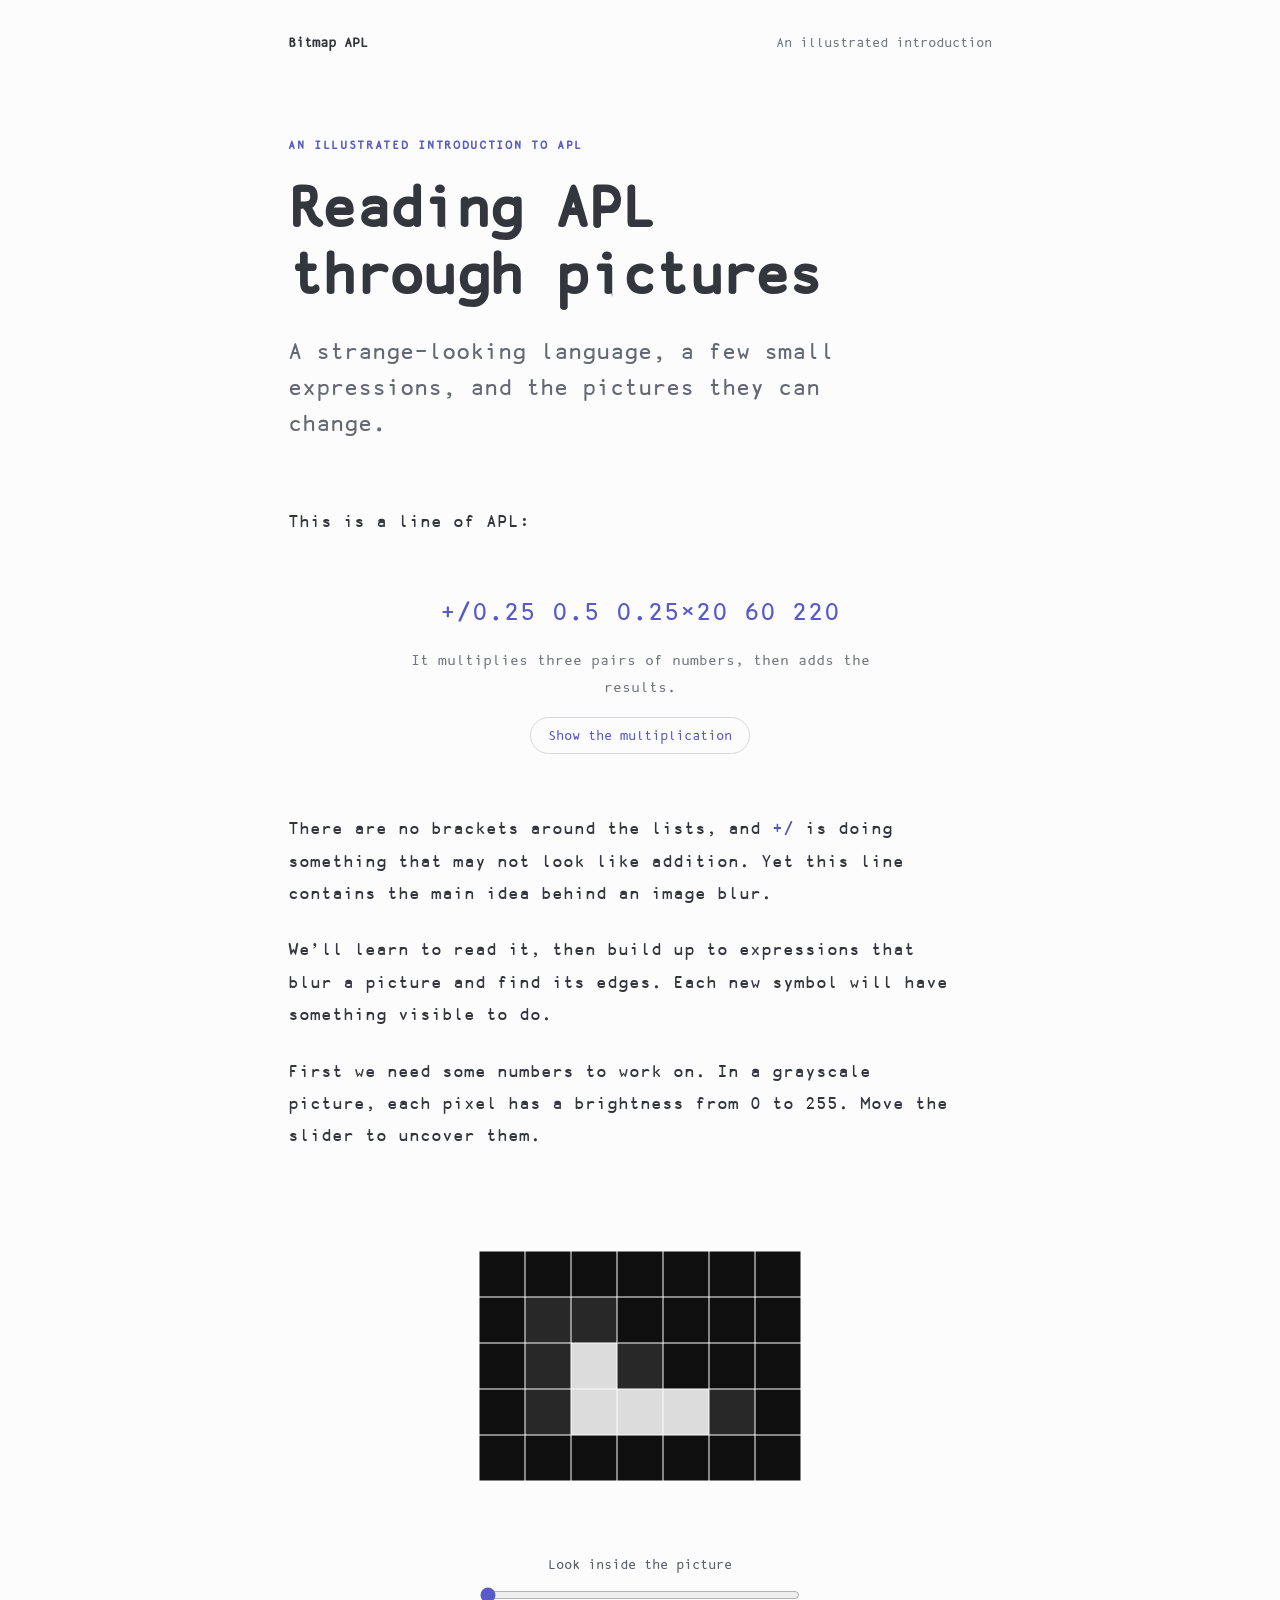
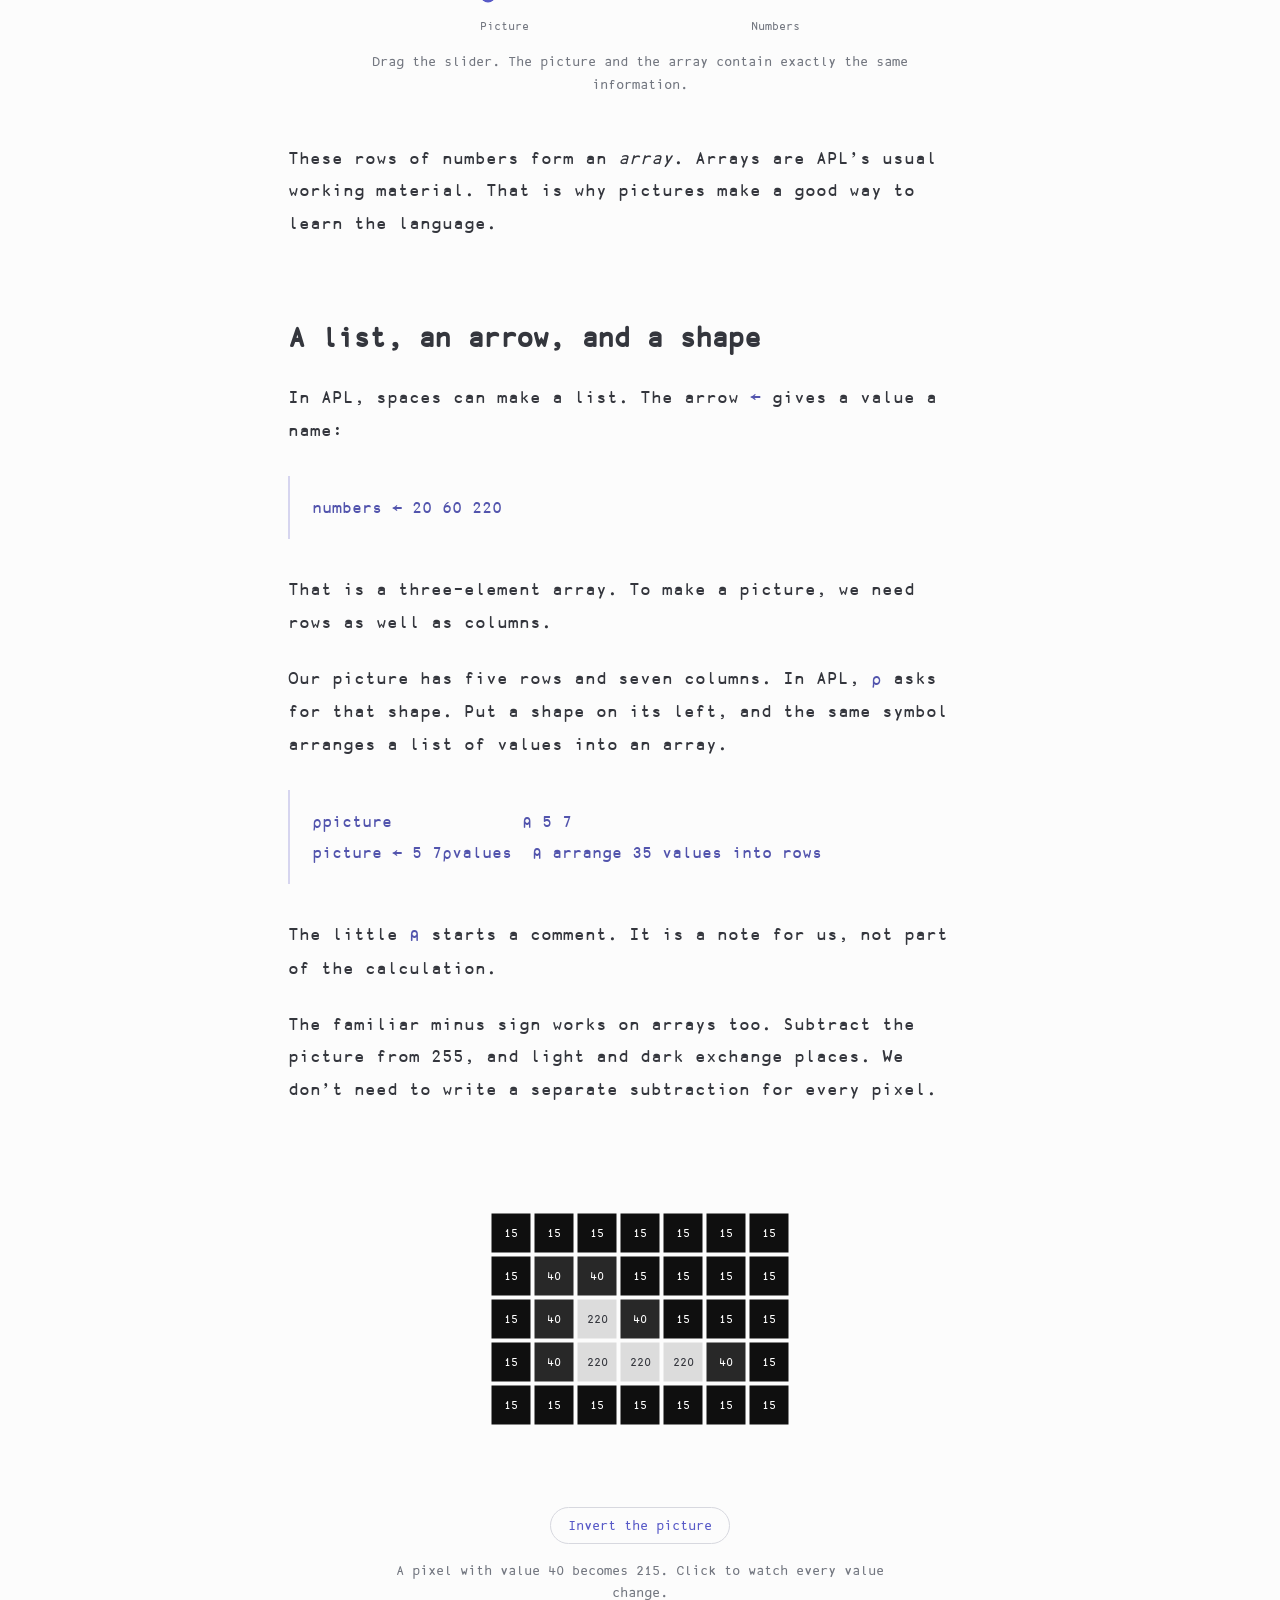
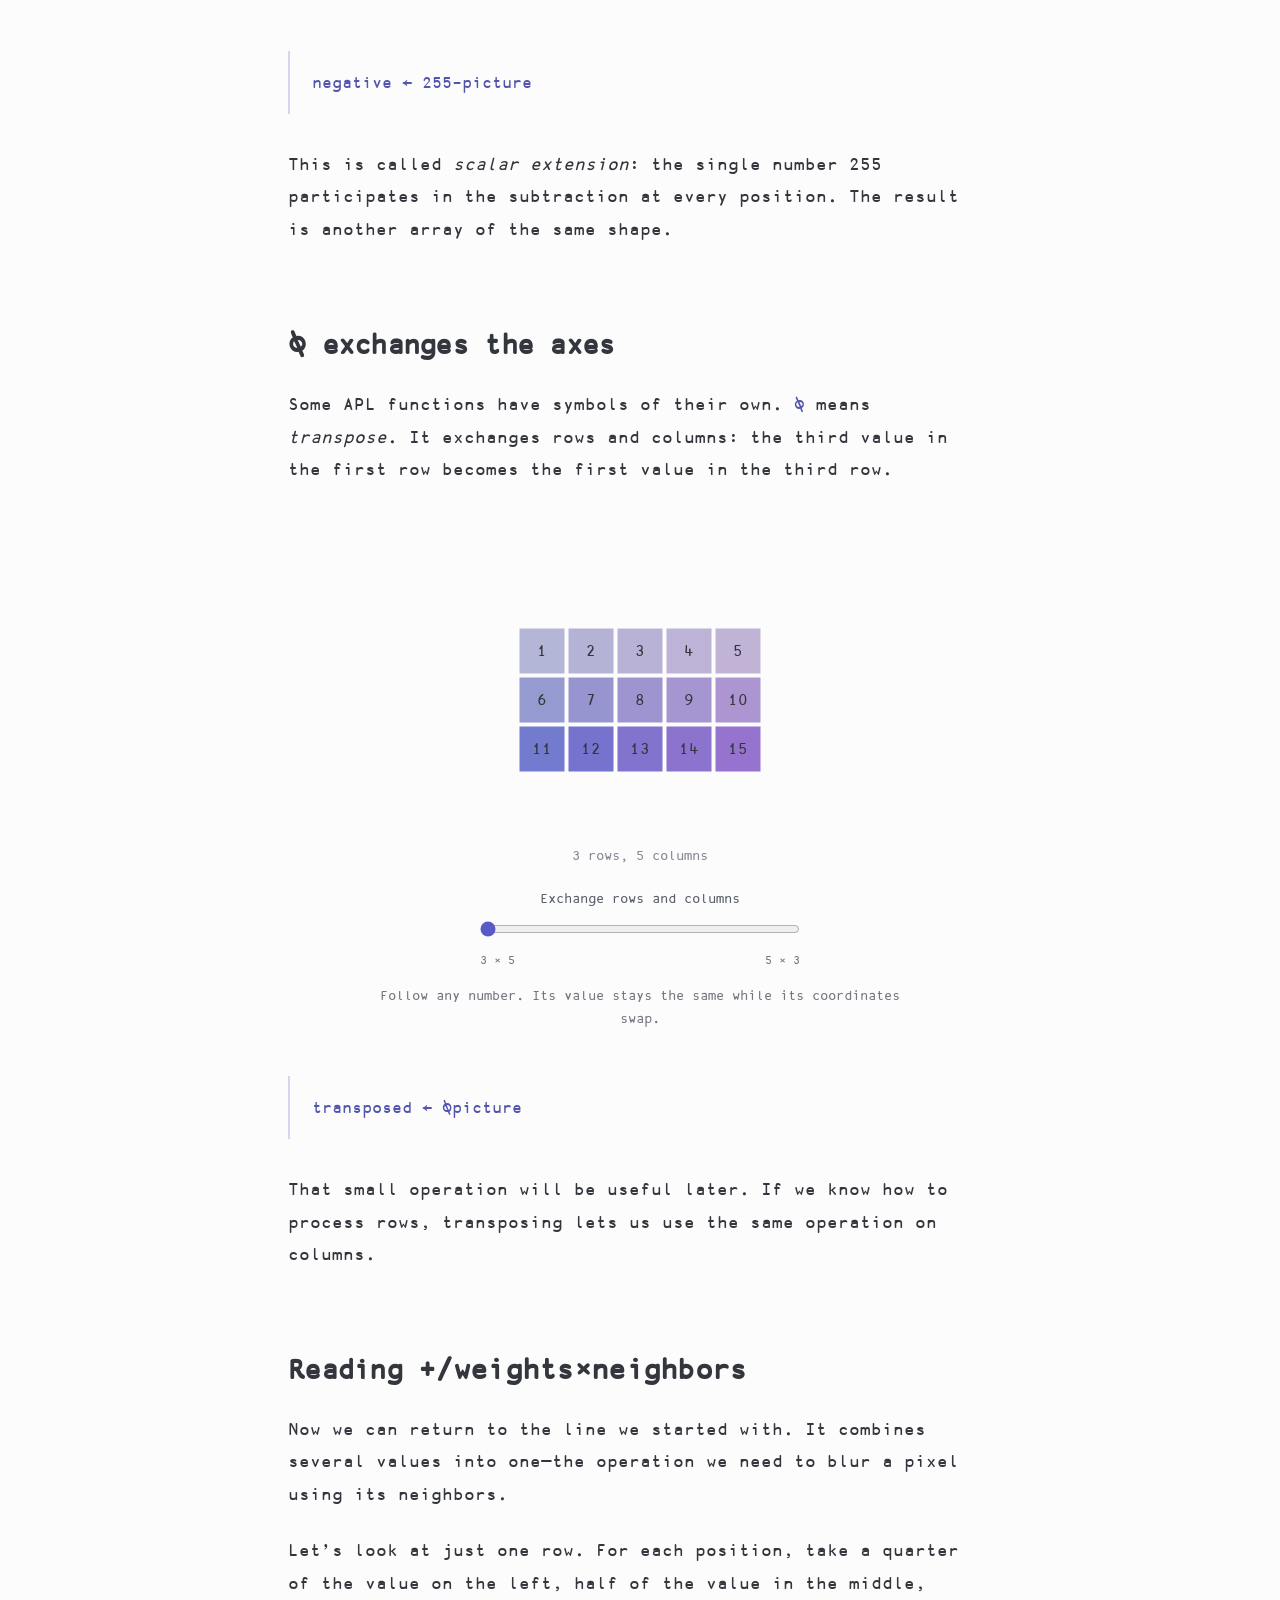
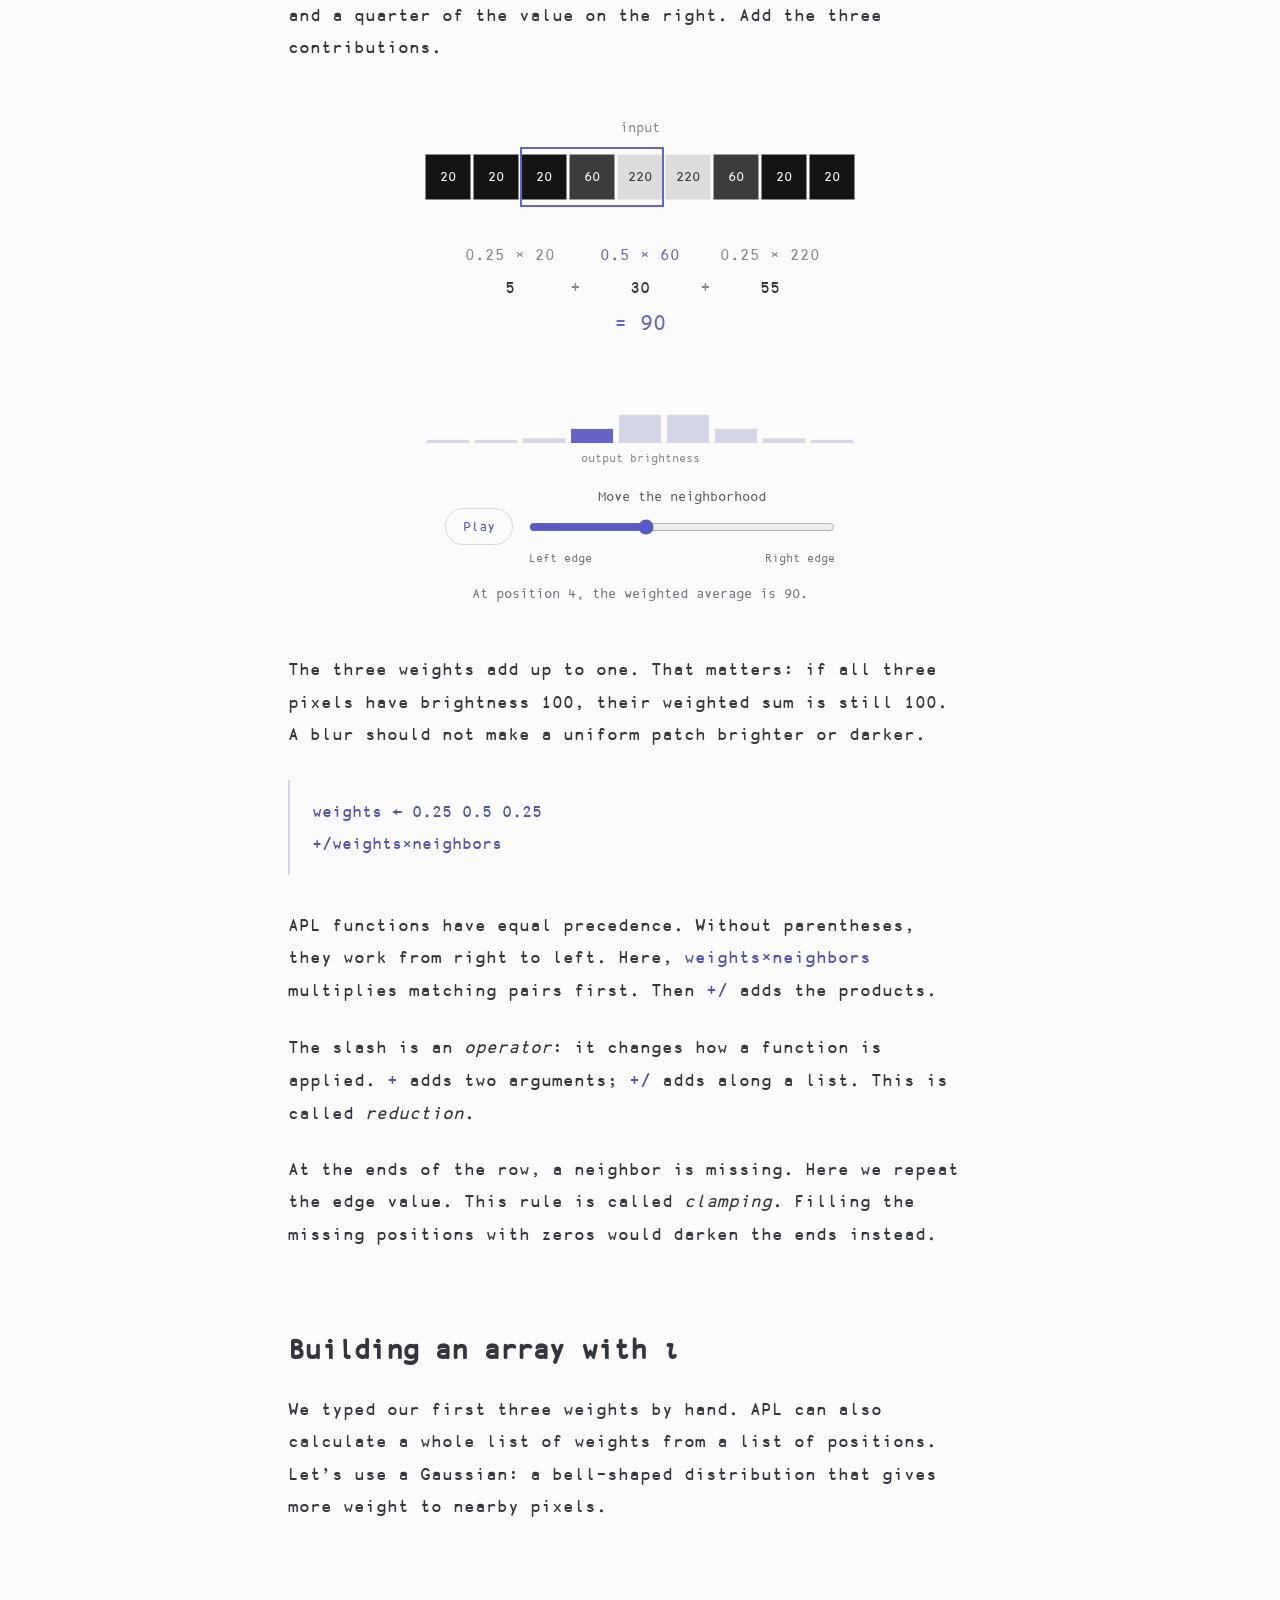
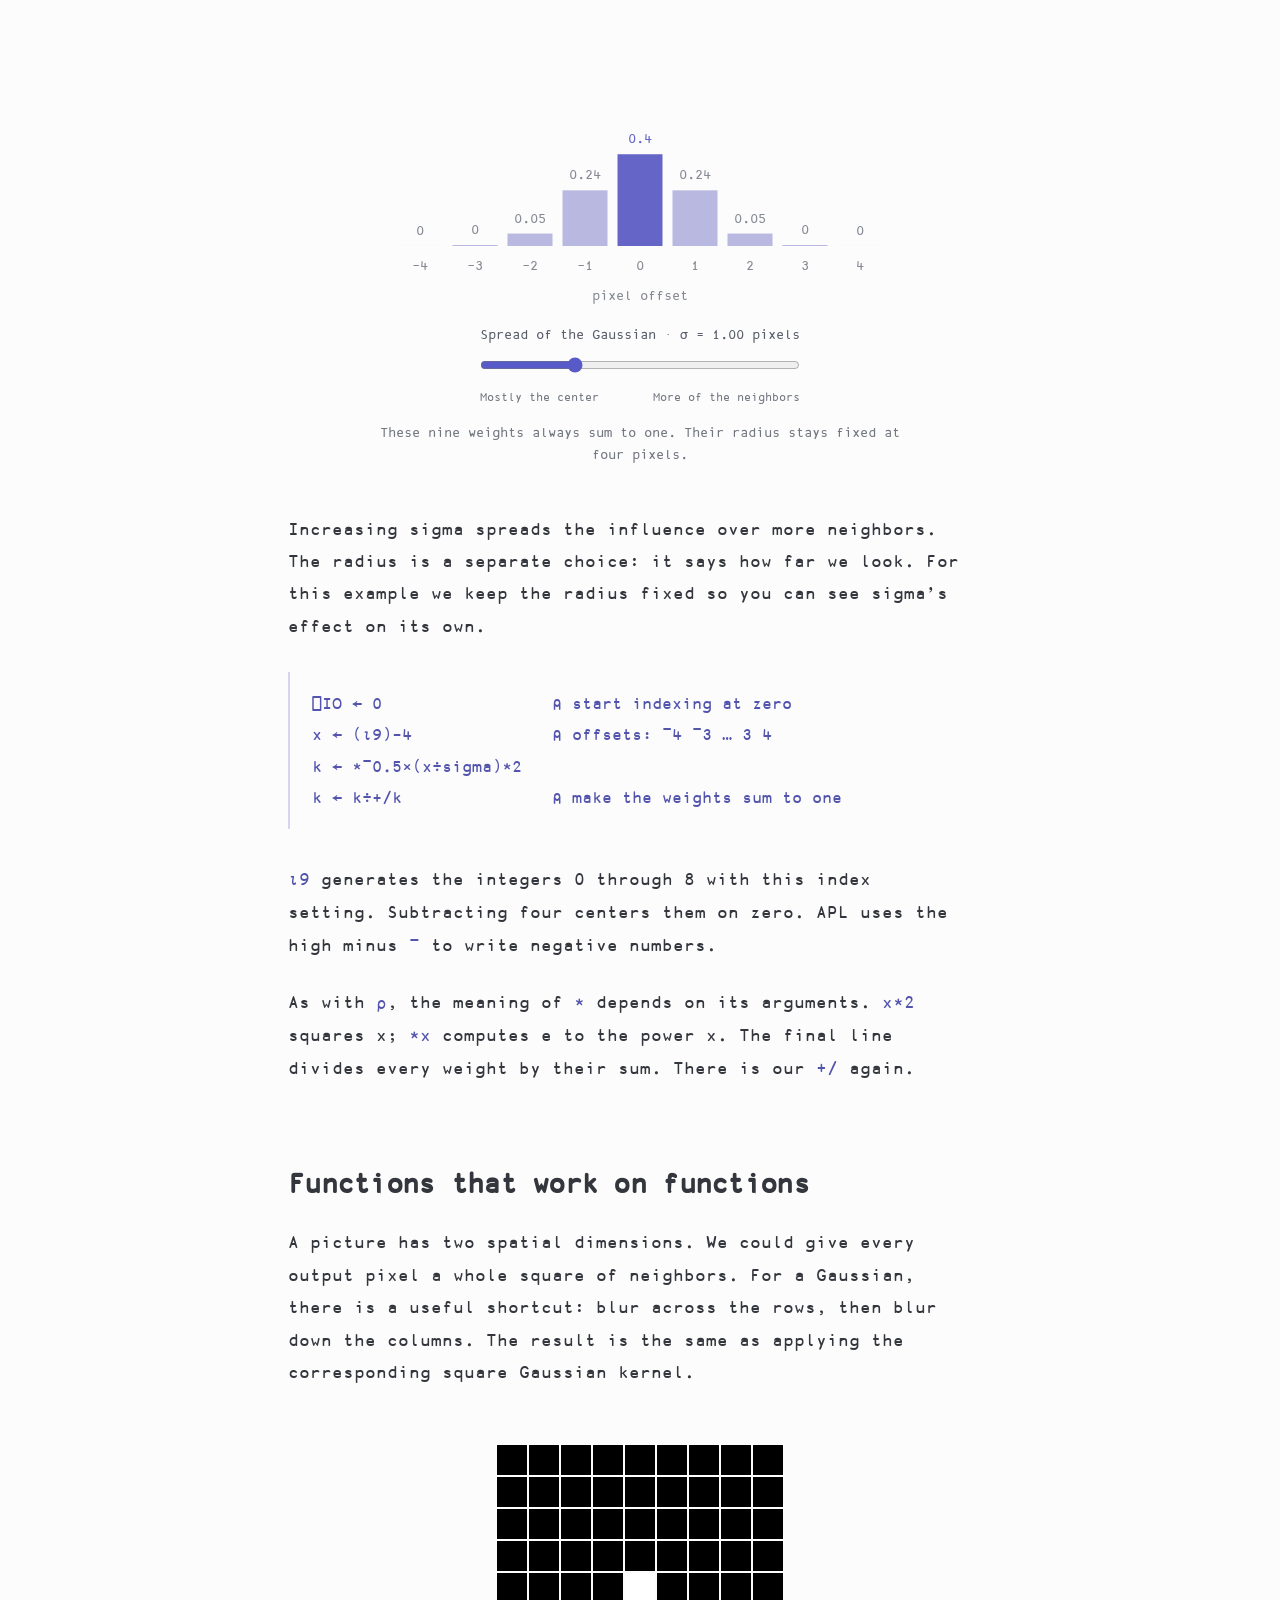
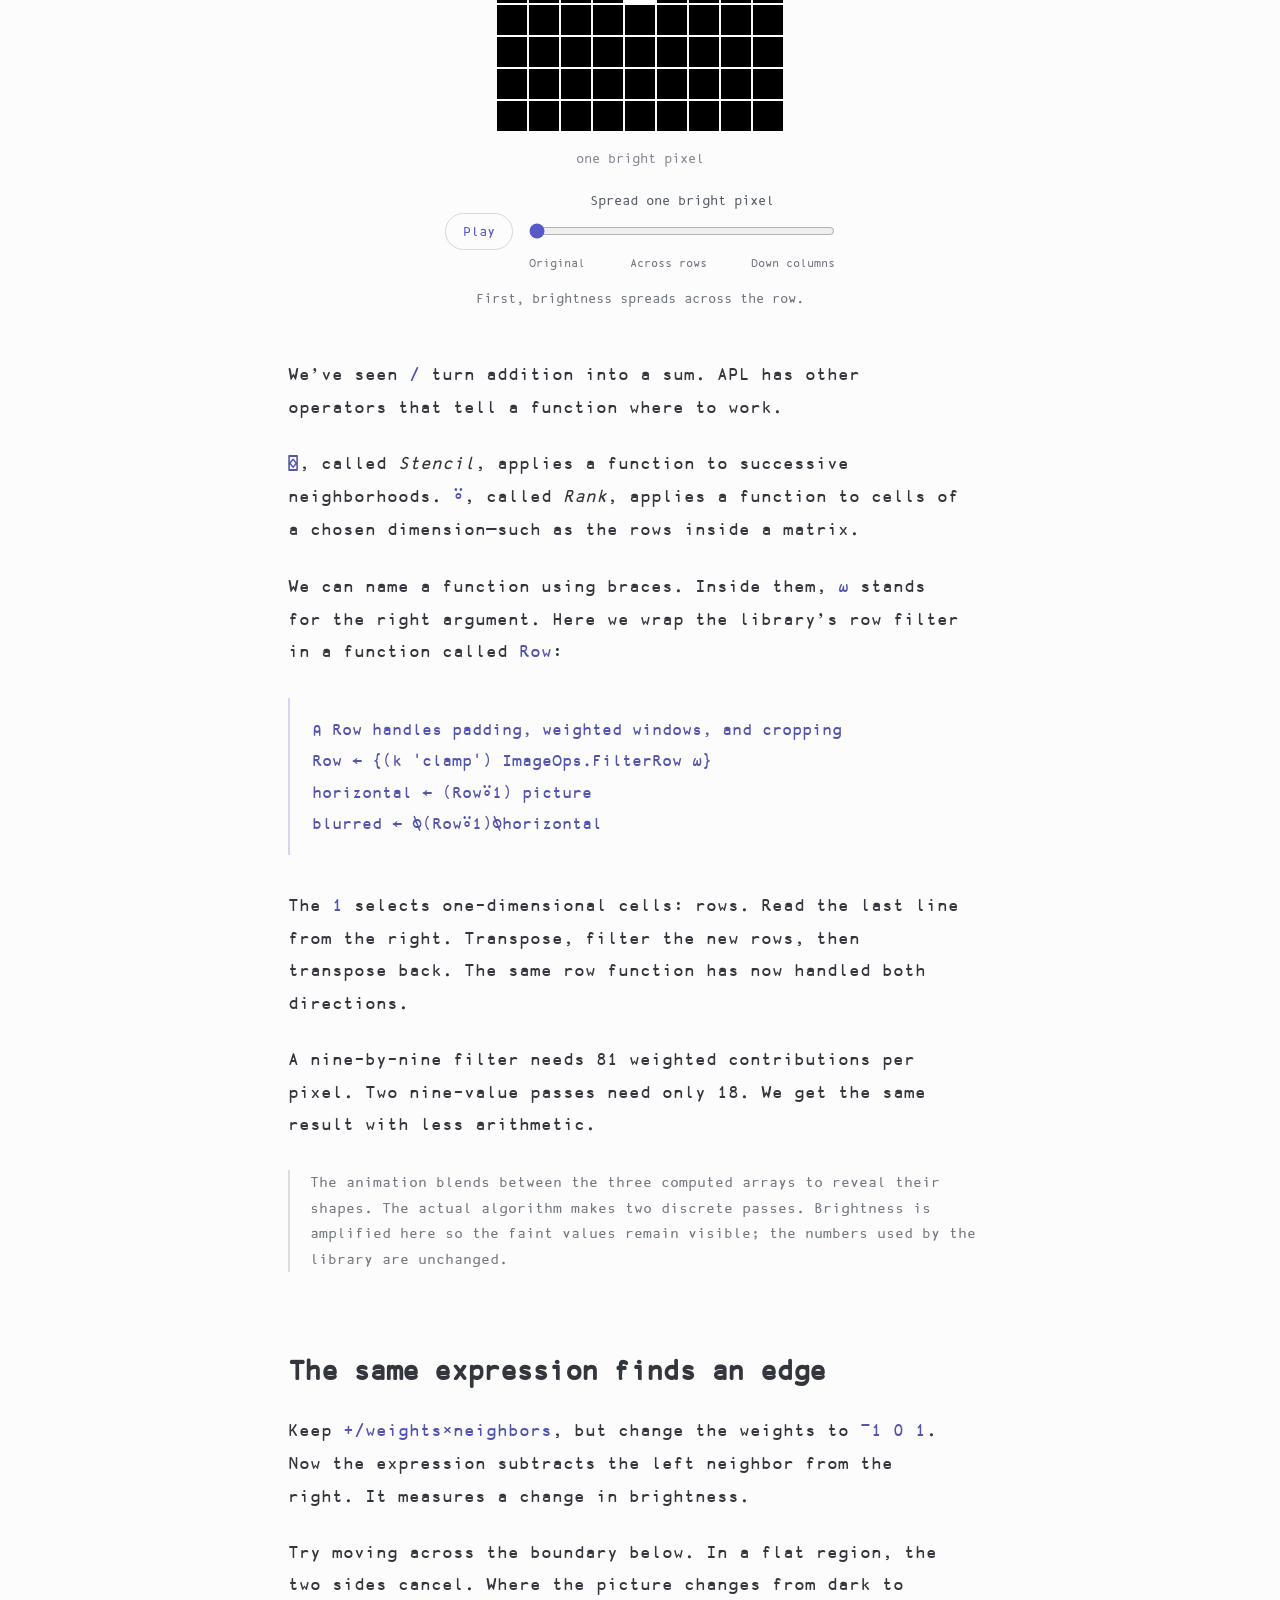
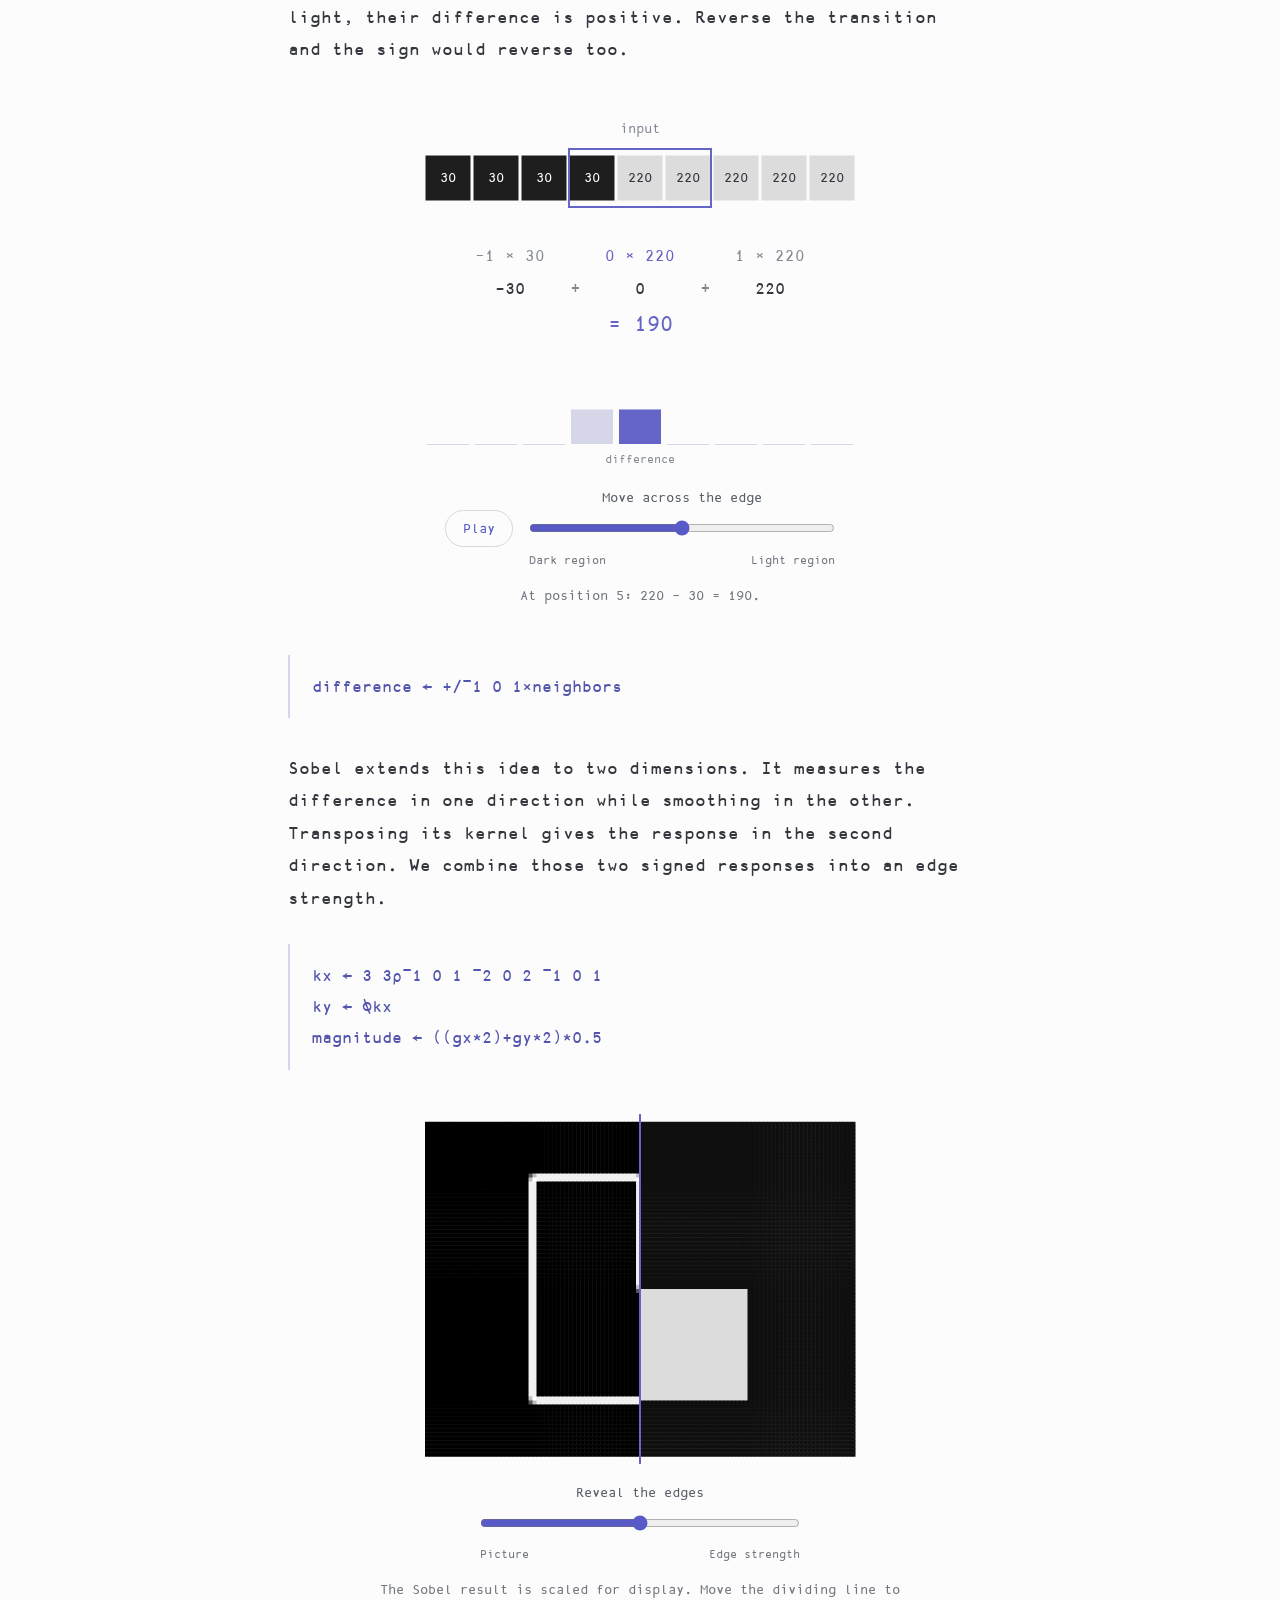
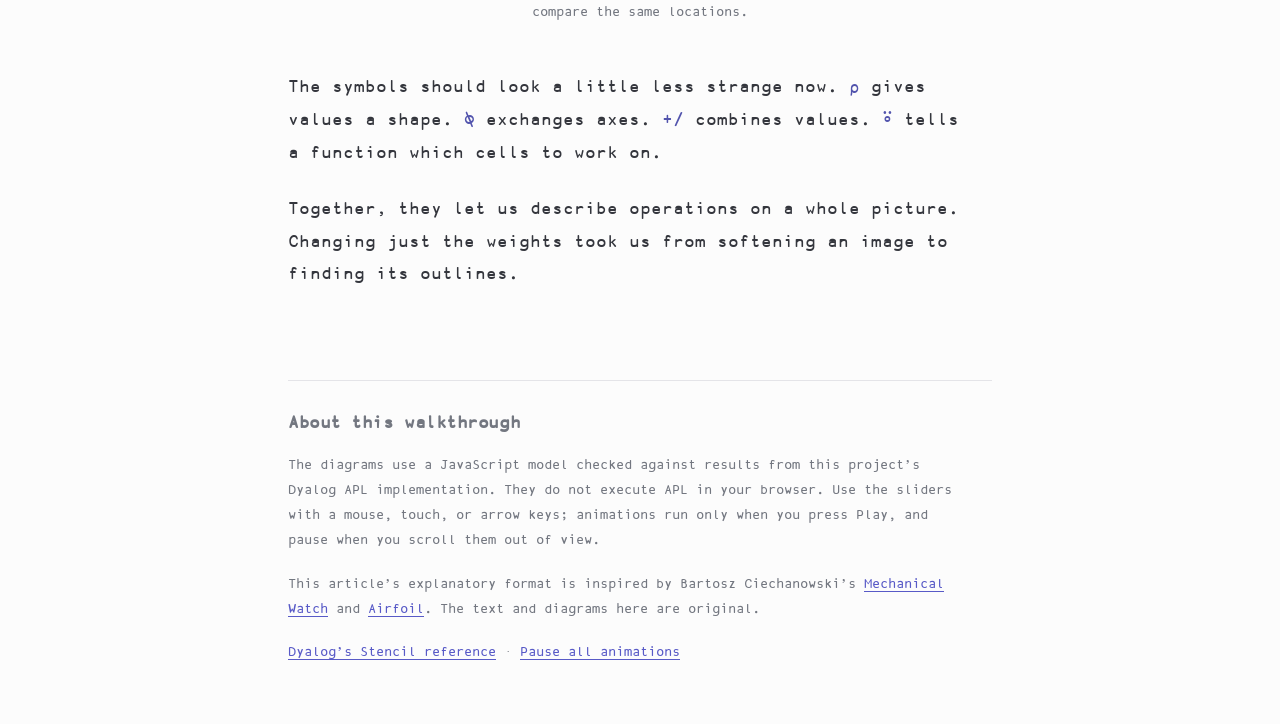
==== commit 0a5500bb: "Frame illustrated walkthrough around learning APL syntax" ====
--- a/web/index.html
+++ b/web/index.html
@@ -2,75 +2,85 @@
 <html lang="en">
 <head>
 <meta charset="utf-8"><meta name="viewport" content="width=device-width, initial-scale=1">
-<title>Pictures as arrays — Bitmap APL</title>
-<meta name="description" content="An illustrated, interactive walk from pixels to Gaussian blur and edge detection in APL.">
+<title>Reading APL through pictures — Bitmap APL</title>
+<meta name="description" content="Learn to read APL’s unusual symbols through simple animations, from whole-array arithmetic to image blur and edge detection.">
 <link rel="icon" href="data:image/svg+xml,%3Csvg xmlns='http://www.w3.org/2000/svg' viewBox='0 0 32 32'%3E%3Crect width='32' height='32' rx='6' fill='%23585ac7'/%3E%3Ctext x='5' y='24' fill='white' font-size='25'%3E⍴%3C/text%3E%3C/svg%3E">
 <link rel="stylesheet" href="style.css">
 </head>
 <body>
 <header><a href="./">Bitmap APL</a><span>An illustrated introduction</span></header>
 <main><article>
-<div class="opening"><p class="kicker">ARRAY PROGRAMMING, MADE VISIBLE</p><h1>Pictures as arrays</h1><p class="lede">A picture is an array of numbers. Let’s see what we can do with it.</p></div>
-<p>Imagine a tiny black-and-white picture. Each square has a brightness: zero is black, 255 is white, and everything in between is a shade of gray. Together, these numbers form an array.</p>
+<div class="opening"><p class="kicker">AN ILLUSTRATED INTRODUCTION TO APL</p><h1>Reading APL<br>through pictures</h1><p class="lede">A strange-looking language, a few small expressions, and the pictures they can change.</p></div>
+<p>This is a line of APL:</p>
+<div class="opening-expression"><code id="reading-expression">+/0.25 0.5 0.25×20 60 220</code><p id="reading-note" aria-live="polite">It multiplies three pairs of numbers, then adds the results.</p><button id="read-step">Show the multiplication</button></div>
+<p>There are no brackets around the lists, and <code>+/</code> is doing something that may not look like addition. Yet this line contains the main idea behind an image blur.</p>
+<p>We’ll learn to read it, then build up to expressions that blur a picture and find its edges. Each new symbol will have something visible to do.</p>
+<p>First we need some numbers to work on. In a grayscale picture, each pixel has a brightness from 0 to 255. Move the slider to uncover them.</p>
 <figure><canvas id="pixels" aria-label="A five-row, seven-column grayscale picture gradually separating into labeled numeric cells" role="img"></canvas><div class="control"><label for="reveal">Look inside the picture</label><input id="reveal" type="range" min="0" max="1" step="0.01" value="0"><span class="ends"><span>Picture</span><span>Numbers</span></span></div><figcaption>Drag the slider. The picture and the array contain exactly the same information.</figcaption></figure>
-<p>APL is a language built around arrays. An expression can describe what to do to an entire picture.</p>
-<p>We’ll build up to a blur, then turn the same idea into an edge detector. The symbols will appear a few at a time. You don’t need to know APL to follow along.</p>
+<p>These rows of numbers form an <em>array</em>. Arrays are APL’s usual working material. That is why pictures make a good way to learn the language.</p>
 
-<section aria-labelledby="shape-title"><h2 id="shape-title">Giving numbers a shape</h2>
+<section aria-labelledby="shape-title"><h2 id="shape-title">A list, an arrow, and a shape</h2>
+<p>In APL, spaces can make a list. The arrow <code>←</code> gives a value a name:</p>
+<pre><code>numbers ← 20 60 220</code></pre>
+<p>That is a three-element array. To make a picture, we need rows as well as columns.</p>
 <p>Our picture has five rows and seven columns. In APL, <code>⍴</code> asks for that shape. Put a shape on its left, and the same symbol arranges a list of values into an array.</p>
 <pre><code>⍴picture             ⍝ 5 7
 picture ← 5 7⍴values  ⍝ arrange 35 values into rows</code></pre>
 <p>The little <code>⍝</code> starts a comment. It is a note for us, not part of the calculation.</p>
-<p>Once the values have a shape, arithmetic keeps that shape. For example, subtracting the picture from 255 exchanges light and dark. Every value changes at once.</p>
+<p>The familiar minus sign works on arrays too. Subtract the picture from 255, and light and dark exchange places. We don’t need to write a separate subtraction for every pixel.</p>
 <figure><canvas id="invert" aria-label="Original grayscale array and its inverted values" role="img"></canvas><div class="button-row"><button id="invert-toggle" aria-pressed="false">Invert the picture</button></div><figcaption id="invert-caption">A pixel with value 40 becomes 215. Click to watch every value change.</figcaption></figure>
 <pre><code>negative ← 255-picture</code></pre>
 <p>This is called <em>scalar extension</em>: the single number 255 participates in the subtraction at every position. The result is another array of the same shape.</p>
 </section>
 
-<section aria-labelledby="axes-title"><h2 id="axes-title">Moving the values instead</h2>
-<p>We can also change where the values live. A transpose exchanges rows and columns: the third value in the first row becomes the first value in the third row.</p>
+<section aria-labelledby="axes-title"><h2 id="axes-title"><code>⍉</code> exchanges the axes</h2>
+<p>Some APL functions have symbols of their own. <code>⍉</code> means <em>transpose</em>. It exchanges rows and columns: the third value in the first row becomes the first value in the third row.</p>
 <figure><canvas id="transpose" aria-label="Fifteen numbered cells move from a three-by-five array to a five-by-three array" role="img"></canvas><div class="control"><label for="turn">Exchange rows and columns</label><input id="turn" type="range" min="0" max="1" step="0.01" value="0"><span class="ends"><span>3 × 5</span><span>5 × 3</span></span></div><figcaption>Follow any number. Its value stays the same while its coordinates swap.</figcaption></figure>
 <pre><code>transposed ← ⍉picture</code></pre>
 <p>That small operation will be useful later. If we know how to process rows, transposing lets us use the same operation on columns.</p>
 </section>
 
-<section aria-labelledby="neighbors-title"><h2 id="neighbors-title">A pixel borrows from its neighbors</h2>
-<p>So far each result has depended on only one input value. A blur needs a different idea: let a pixel borrow some brightness from the pixels around it.</p>
+<section aria-labelledby="neighbors-title"><h2 id="neighbors-title">Reading <code>+/weights×neighbors</code></h2>
+<p>Now we can return to the line we started with. It combines several values into one—the operation we need to blur a pixel using its neighbors.</p>
 <p>Let’s look at just one row. For each position, take a quarter of the value on the left, half of the value in the middle, and a quarter of the value on the right. Add the three contributions.</p>
 <figure><canvas id="window" aria-label="A three-value window slides over a row and shows each weighted contribution and its sum" role="img"></canvas><div class="control with-play"><button class="play" data-play="position" aria-label="Play moving neighborhood">Play</button><div><label for="position">Move the neighborhood</label><input id="position" type="range" min="0" max="8" step="0.01" value="3"><span class="ends"><span>Left edge</span><span>Right edge</span></span></div></div><figcaption id="window-caption" aria-live="polite"></figcaption></figure>
 <p>The three weights add up to one. That matters: if all three pixels have brightness 100, their weighted sum is still 100. A blur should not make a uniform patch brighter or darker.</p>
 <pre><code>weights ← 0.25 0.5 0.25
 +/weights×neighbors</code></pre>
-<p>Read the second line from right to left: multiply the weights by the neighboring values, then add the products. The <code>/</code> turns addition into a <em>reduction</em>—many values become one.</p>
+<p>APL functions have equal precedence. Without parentheses, they work from right to left. Here, <code>weights×neighbors</code> multiplies matching pairs first. Then <code>+/</code> adds the products.</p>
+<p>The slash is an <em>operator</em>: it changes how a function is applied. <code>+</code> adds two arguments; <code>+/</code> adds along a list. This is called <em>reduction</em>.</p>
 <p>At the ends of the row, a neighbor is missing. Here we repeat the edge value. This rule is called <em>clamping</em>. Filling the missing positions with zeros would darken the ends instead.</p>
 </section>
 
-<section aria-labelledby="gaussian-title"><h2 id="gaussian-title">Choosing the weights</h2>
-<p>Our three weights made nearby pixels matter more than distant ones. A Gaussian does the same thing with a smooth, bell-shaped distribution. Sample it at integer pixel offsets, then divide every sample by their sum.</p>
+<section aria-labelledby="gaussian-title"><h2 id="gaussian-title">Building an array with <code>⍳</code></h2>
+<p>We typed our first three weights by hand. APL can also calculate a whole list of weights from a list of positions. Let’s use a Gaussian: a bell-shaped distribution that gives more weight to nearby pixels.</p>
 <figure><canvas id="gaussian" aria-label="Nine Gaussian weights shown as bars above offsets minus four through four" role="img"></canvas><div class="control"><label for="spread">Spread of the Gaussian · σ = <output id="spread-value">1.0</output> pixels</label><input id="spread" type="range" min="0.4" max="2.5" step="0.01" value="1"><span class="ends"><span>Mostly the center</span><span>More of the neighbors</span></span></div><figcaption>These nine weights always sum to one. Their radius stays fixed at four pixels.</figcaption></figure>
 <p>Increasing sigma spreads the influence over more neighbors. The radius is a separate choice: it says how far we look. For this example we keep the radius fixed so you can see sigma’s effect on its own.</p>
 <pre><code>⎕IO ← 0                 ⍝ start indexing at zero
 x ← (⍳9)-4              ⍝ offsets: ¯4 ¯3 … 3 4
 k ← *¯0.5×(x÷sigma)*2
 k ← k÷+/k               ⍝ make the weights sum to one</code></pre>
-<p>Here <code>⍳9</code> generates nine consecutive indices. APL’s <code>*</code> means exponential when used on the right-hand expression alone, and power when it has arguments on both sides. The last line normalizes the weights.</p>
+<p><code>⍳9</code> generates the integers 0 through 8 with this index setting. Subtracting four centers them on zero. APL uses the high minus <code>¯</code> to write negative numbers.</p>
+<p>As with <code>⍴</code>, the meaning of <code>*</code> depends on its arguments. <code>x*2</code> squares x; <code>*x</code> computes e to the power x. The final line divides every weight by their sum. There is our <code>+/</code> again.</p>
 </section>
 
-<section aria-labelledby="passes-title"><h2 id="passes-title">From a row to a picture</h2>
+<section aria-labelledby="passes-title"><h2 id="passes-title">Functions that work on functions</h2>
 <p>A picture has two spatial dimensions. We could give every output pixel a whole square of neighbors. For a Gaussian, there is a useful shortcut: blur across the rows, then blur down the columns. The result is the same as applying the corresponding square Gaussian kernel.</p>
 <figure><canvas id="passes" aria-label="A bright impulse first spreads into a horizontal line, then into a two-dimensional Gaussian spot" role="img"></canvas><div class="control with-play"><button class="play" data-play="pass" aria-label="Play two-pass Gaussian blur">Play</button><div><label for="pass">Spread one bright pixel</label><input id="pass" type="range" min="0" max="2" step="0.01" value="0"><span class="ends"><span>Original</span><span>Across rows</span><span>Down columns</span></span></div></div><figcaption id="passes-caption">One bright pixel makes the shape of the filter visible.</figcaption></figure>
-<p>APL has an operator, <code>⌺</code>, called <em>Stencil</em>, for applying a function to successive neighborhoods. Our row function uses it to calculate the weighted sum at each position. Rank, written <code>⍤</code>, tells APL which size of cell that function should handle.</p>
+<p>We’ve seen <code>/</code> turn addition into a sum. APL has other operators that tell a function where to work.</p>
+<p><code>⌺</code>, called <em>Stencil</em>, applies a function to successive neighborhoods. <code>⍤</code>, called <em>Rank</em>, applies a function to cells of a chosen dimension—such as the rows inside a matrix.</p>
+<p>We can name a function using braces. Inside them, <code>⍵</code> stands for the right argument. Here we wrap the library’s row filter in a function called <code>Row</code>:</p>
 <pre><code>⍝ Row handles padding, weighted windows, and cropping
 Row ← {(k 'clamp') ImageOps.FilterRow ⍵}
-horizontal ← Row⍤1⊢picture
-blurred ← ⍉Row⍤1⊢⍉horizontal</code></pre>
-<p>The <code>1</code> selects vectors—the rows inside the matrix. In the last line, transpose brings the columns into those positions; transpose afterward puts the picture back in its original orientation.</p>
+horizontal ← (Row⍤1) picture
+blurred ← ⍉(Row⍤1)⍉horizontal</code></pre>
+<p>The <code>1</code> selects one-dimensional cells: rows. Read the last line from the right. Transpose, filter the new rows, then transpose back. The same row function has now handled both directions.</p>
 <p>A nine-by-nine filter needs 81 weighted contributions per pixel. Two nine-value passes need only 18. We get the same result with less arithmetic.</p>
 <aside>The animation blends between the three computed arrays to reveal their shapes. The actual algorithm makes two discrete passes. Brightness is amplified here so the faint values remain visible; the numbers used by the library are unchanged.</aside>
 </section>
 
-<section aria-labelledby="edges-title"><h2 id="edges-title">What if we subtract?</h2>
-<p>A blur measures the brightness nearby. To find an edge, we want to measure how much that brightness <em>changes</em>. We can reuse the neighborhood, but give one side negative weights.</p>
+<section aria-labelledby="edges-title"><h2 id="edges-title">The same expression finds an edge</h2>
+<p>Keep <code>+/weights×neighbors</code>, but change the weights to <code>¯1 0 1</code>. Now the expression subtracts the left neighbor from the right. It measures a change in brightness.</p>
 <p>Try moving across the boundary below. In a flat region, the two sides cancel. Where the picture changes from dark to light, their difference is positive. Reverse the transition and the sign would reverse too.</p>
 <figure><canvas id="edge" aria-label="A difference filter slides across a brightness step and produces a peak at its boundary" role="img"></canvas><div class="control with-play"><button class="play" data-play="edge-position" aria-label="Play edge detector">Play</button><div><label for="edge-position">Move across the edge</label><input id="edge-position" type="range" min="0" max="8" step="0.01" value="4"><span class="ends"><span>Dark region</span><span>Light region</span></span></div></div><figcaption id="edge-caption" aria-live="polite"></figcaption></figure>
 <pre><code>difference ← +/¯1 0 1×neighbors</code></pre>
@@ -79,8 +89,8 @@
 ky ← ⍉kx
 magnitude ← ((gx*2)+gy*2)*0.5</code></pre>
 <figure><canvas id="edge-image" aria-label="A grayscale test shape and its computed Sobel edge magnitude with an adjustable reveal" role="img"></canvas><div class="control"><label for="edge-reveal">Reveal the edges</label><input id="edge-reveal" type="range" min="0" max="1" step="0.01" value="0.5"><span class="ends"><span>Picture</span><span>Edge strength</span></span></div><figcaption>The Sobel result is scaled for display. Move the dividing line to compare the same locations.</figcaption></figure>
-<p>We started with arithmetic on individual positions. Then we changed the shape, described a neighborhood, and applied a function across rows and columns. Those same ideas let a short piece of APL express an image-processing algorithm.</p>
-<p>A picture, a row of weights, and a sum: those are the pieces. APL gives us a way to put them together.</p>
+<p>The symbols should look a little less strange now. <code>⍴</code> gives values a shape. <code>⍉</code> exchanges axes. <code>+/</code> combines values. <code>⍤</code> tells a function which cells to work on.</p>
+<p>Together, they let us describe operations on a whole picture. Changing just the weights took us from softening an image to finding its outlines.</p>
 </section>
 <footer><h2>About this walkthrough</h2><p>The diagrams use a JavaScript model checked against results from this project’s Dyalog APL implementation. They do not execute APL in your browser. Use the sliders with a mouse, touch, or arrow keys; animations run only when you press Play, and pause when you scroll them out of view.</p><p>This article’s explanatory format is inspired by Bartosz Ciechanowski’s <a href="https://ciechanow.ski/mechanical-watch/">Mechanical Watch</a> and <a href="https://ciechanow.ski/airfoil/">Airfoil</a>. The text and diagrams here are original.</p><p><a href="https://docs.dyalog.com/20.0/language-reference-guide/primitive-operators/stencil/">Dyalog’s Stencil reference</a> · <button id="pause-all" class="text-button">Pause all animations</button></p></footer>
 </article></main><script type="module" src="app.mjs"></script>
--- a/web/style.css
+++ b/web/style.css
@@ -1,3 +1,4 @@
 @font-face{font-family:APL;src:url('fonts/Apl385.ttf') format('truetype');font-display:swap}
 :root{color-scheme:light;--ink:#34363d;--muted:#737780;--accent:#585ac7;--mono:APL,monospace}*{box-sizing:border-box}body{margin:0;background:#fcfcfc;color:var(--ink);font:18px/1.8 -apple-system,BlinkMacSystemFont,'Segoe UI',APL,sans-serif}header{max-width:760px;padding:30px 28px 0;margin:auto;display:flex;justify-content:space-between;gap:20px;font-size:14px;color:var(--muted)}header a{color:var(--ink);font-weight:650;text-decoration:none}main{max-width:760px;margin:auto;padding:0 28px}article>p,section>p{margin:24px 0}.opening{padding:80px 0 20px}.kicker{font-size:12px;font-weight:600;letter-spacing:.14em;color:var(--accent);margin:0 0 16px}h1{font-size:clamp(40px,7vw,60px);letter-spacing:-.045em;line-height:1.12;margin:0 0 26px;font-weight:720}.lede{font-size:24px;line-height:1.5;max-width:600px;color:#656974;margin:0 0 20px}h2{font-size:29px;line-height:1.3;letter-spacing:-.025em;margin:80px 0 24px;font-weight:650}p{max-width:680px}figure{margin:44px -14px 46px;text-align:center}canvas{width:100%;height:340px;display:block;touch-action:pan-y}#window,#edge{height:360px}#passes{height:340px}#edge-image{height:350px}figcaption{font-size:14px;color:var(--muted);line-height:1.6;max-width:580px;margin:16px auto 0;padding:0 16px;min-height:24px}.control{max-width:340px;margin:18px auto 0;padding:0 10px}.control label{display:block;font-size:14px;color:#595e69;line-height:1.5;margin-bottom:8px}input[type=range]{width:100%;accent-color:var(--accent);height:24px;cursor:pointer;margin:0}.ends{display:flex;justify-content:space-between;gap:12px;font-size:12px;line-height:1.5;color:var(--muted)}.with-play{display:flex;align-items:center;gap:16px;max-width:410px}.with-play>div{flex:1}.play{min-width:62px}button{font:inherit;font-size:14px;line-height:1.5;border:1px solid #d7d8df;border-radius:20px;padding:7px 17px;background:transparent;color:var(--accent);cursor:pointer}button:hover{background:#f0f0fa}button:focus-visible,input:focus-visible,a:focus-visible{outline:3px solid #b08a37;outline-offset:4px}a{color:var(--accent);text-underline-offset:3px}code{font-family:var(--mono);font-size:1.02em}p code,aside code{color:#5254ad;white-space:nowrap}pre{font:17px/1.8 var(--mono);margin:30px 0 34px;padding:16px 0 16px 22px;border-left:2px solid #d6d5ef;white-space:pre-wrap;overflow-wrap:anywhere;color:#5254ad}aside{font-size:15px;line-height:1.7;color:var(--muted);border-left:2px solid #ddd;padding-left:20px;margin:30px 0}footer{margin:90px 0 60px;border-top:1px solid #e4e4e8;color:var(--muted);font-size:14px;line-height:1.8}footer h2{font-size:18px;margin:30px 0 12px}footer p{margin:18px 0}.text-button{border:0;border-radius:0;text-decoration:underline;text-underline-offset:3px;padding:0;font-size:14px}.button-row{margin-top:18px}@media(max-width:520px){body{font-size:17px;line-height:1.75}header{padding:22px 22px 0;font-size:13px}main{padding:0 22px}.opening{padding-top:56px}.lede{font-size:21px}h2{font-size:26px;margin-top:66px}pre{font-size:14px;padding-left:14px}figure{margin-left:-12px;margin-right:-12px}canvas{height:310px}#window,#edge{height:350px}#passes{height:310px}#edge-image{height:290px}.control{max-width:300px}header span{max-width:120px;text-align:right}figcaption{font-size:14px}}
 @media(prefers-reduced-motion:reduce){*{scroll-behavior:auto!important}}
+.opening-expression{margin:30px 0 34px;padding:24px 0;text-align:center}.opening-expression>code{display:block;font:clamp(17px,3.8vw,26px)/1.5 var(--mono);color:var(--accent);overflow-wrap:anywhere}.opening-expression p{font-size:15px;color:var(--muted);min-height:54px;max-width:460px;margin:16px auto}.opening-expression button{min-width:215px}
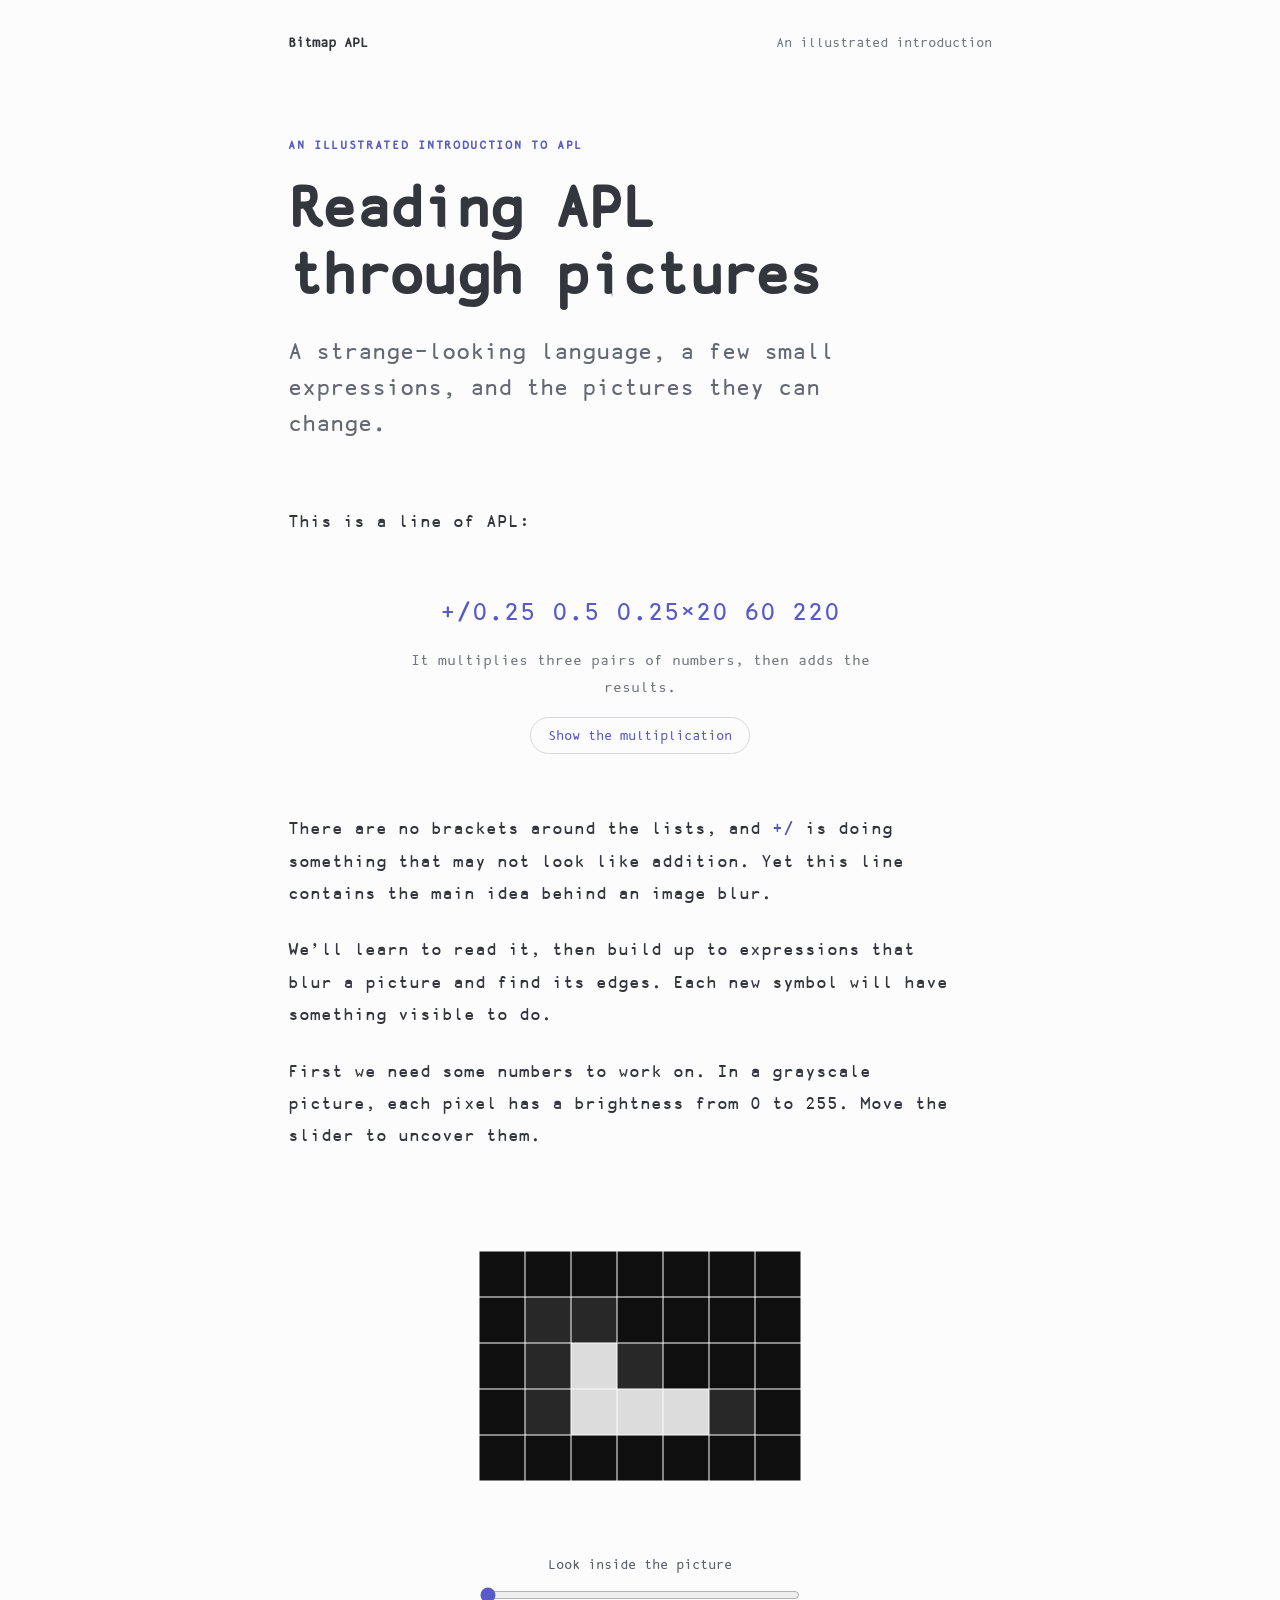
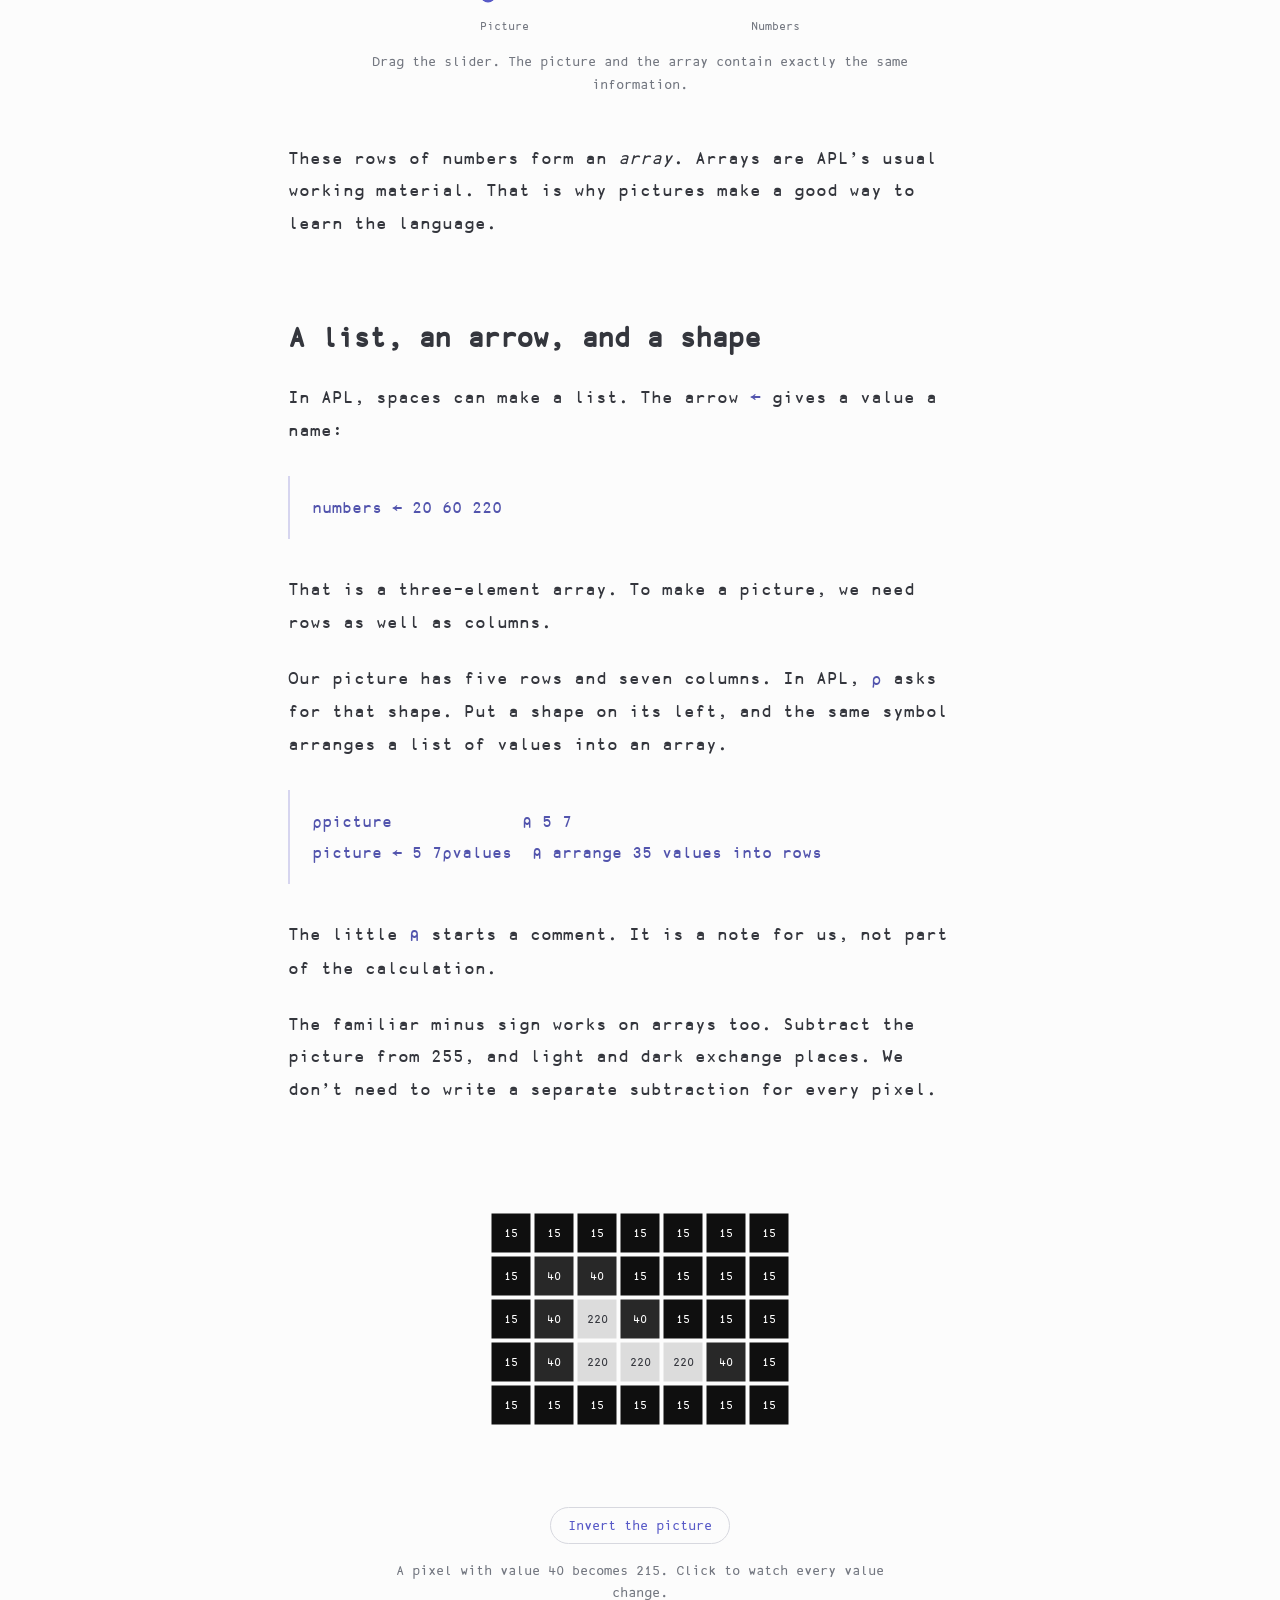
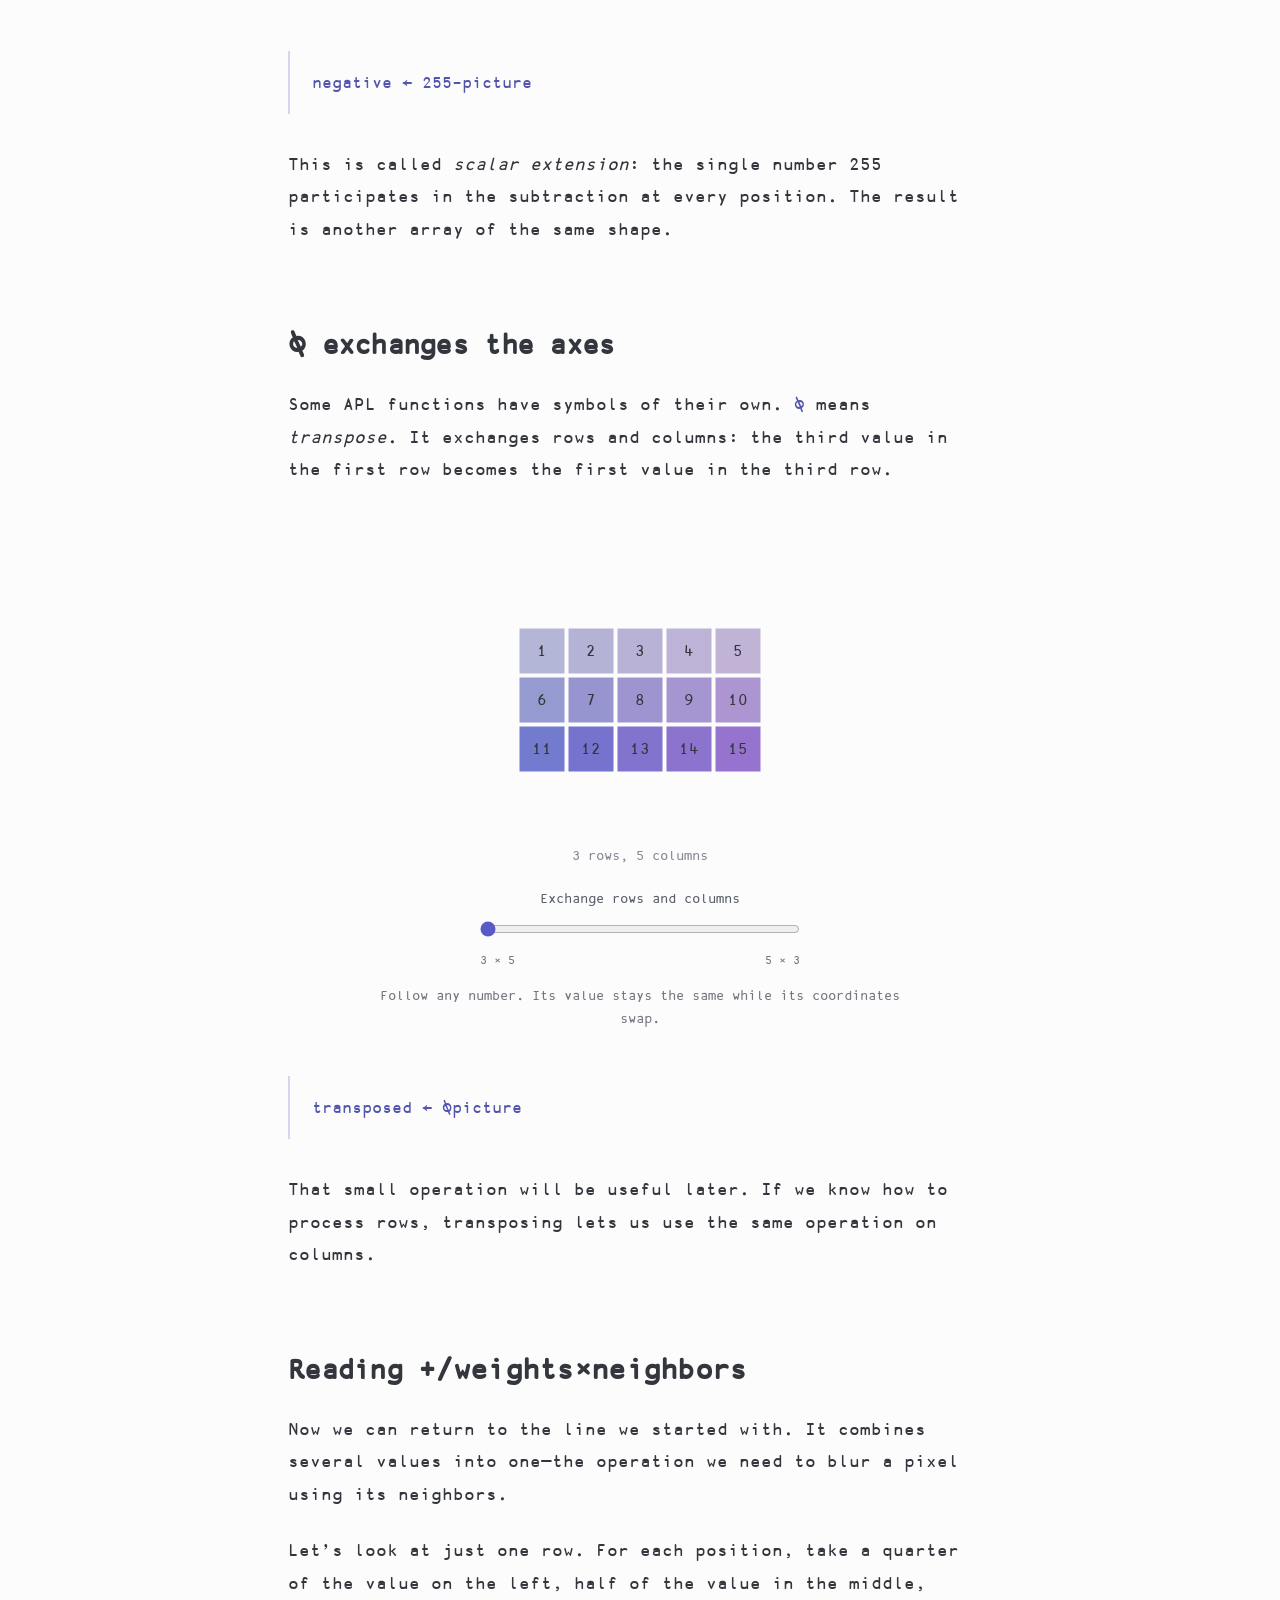
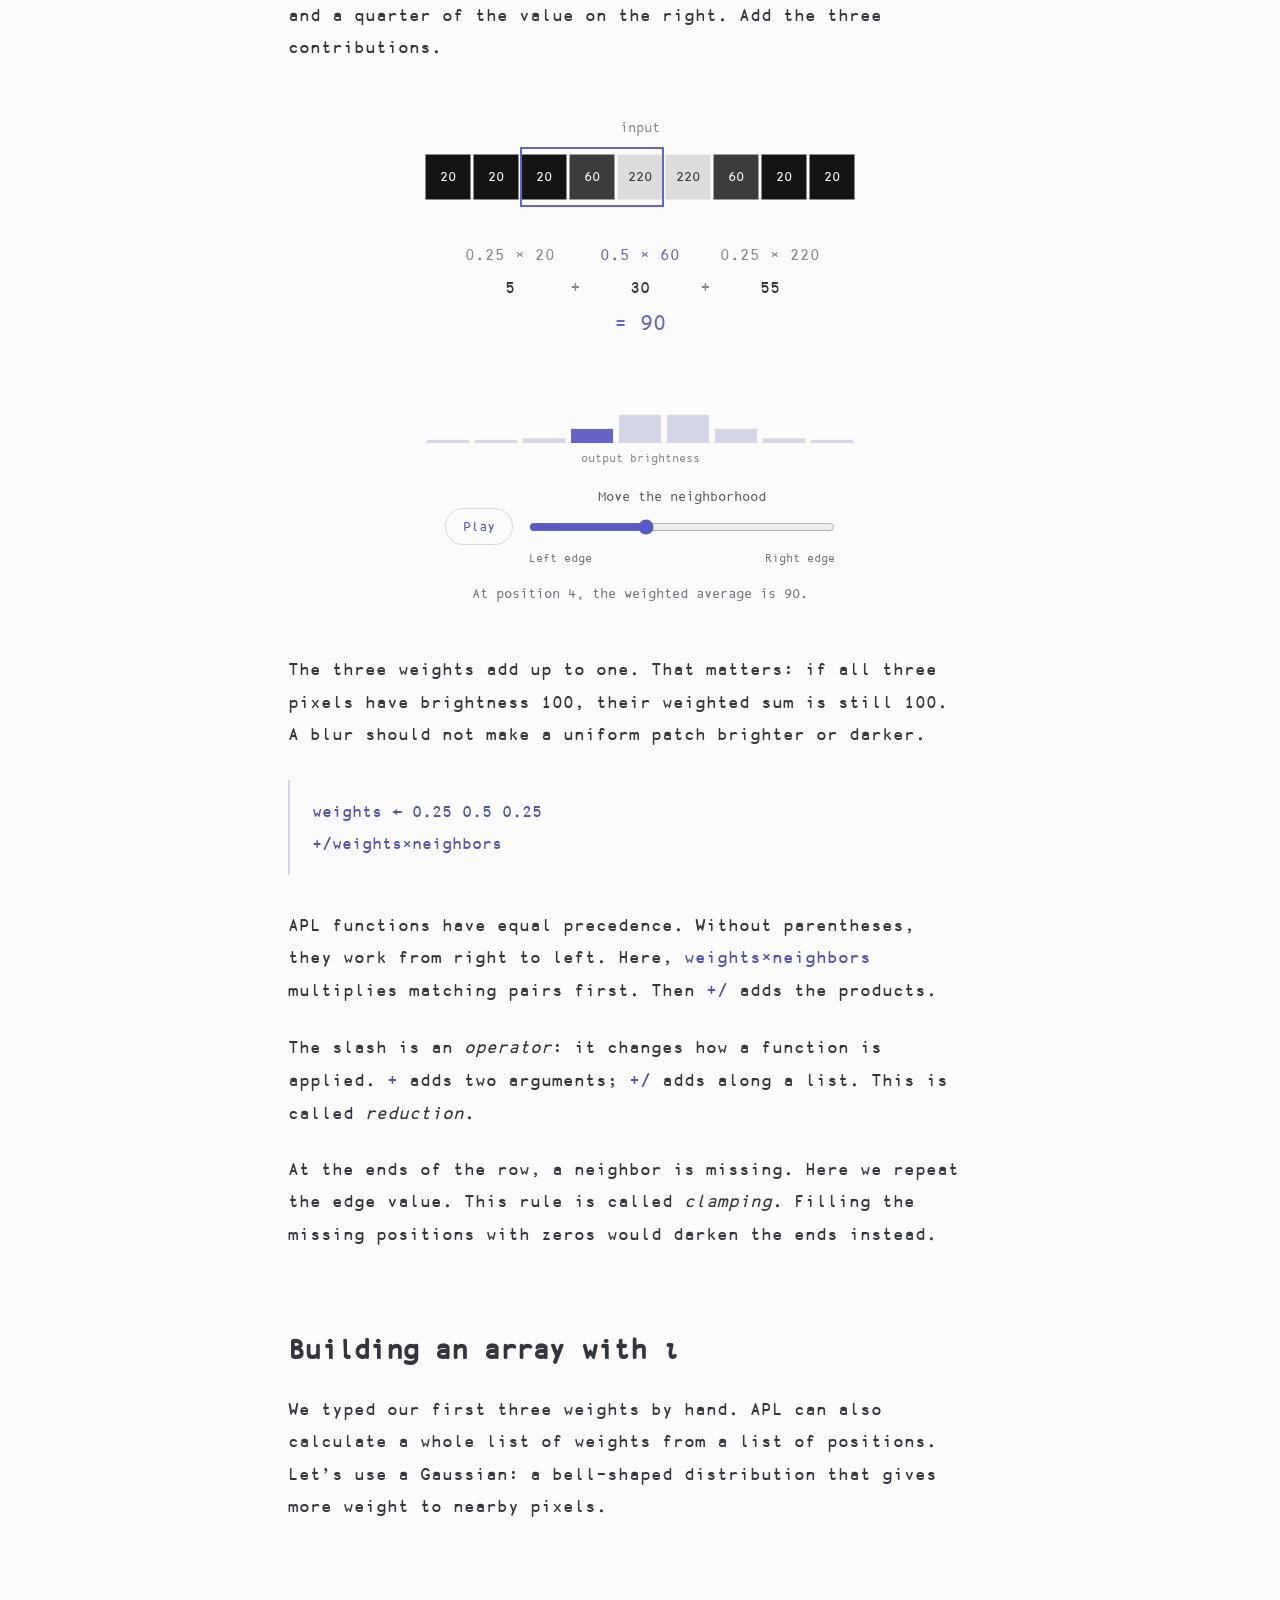
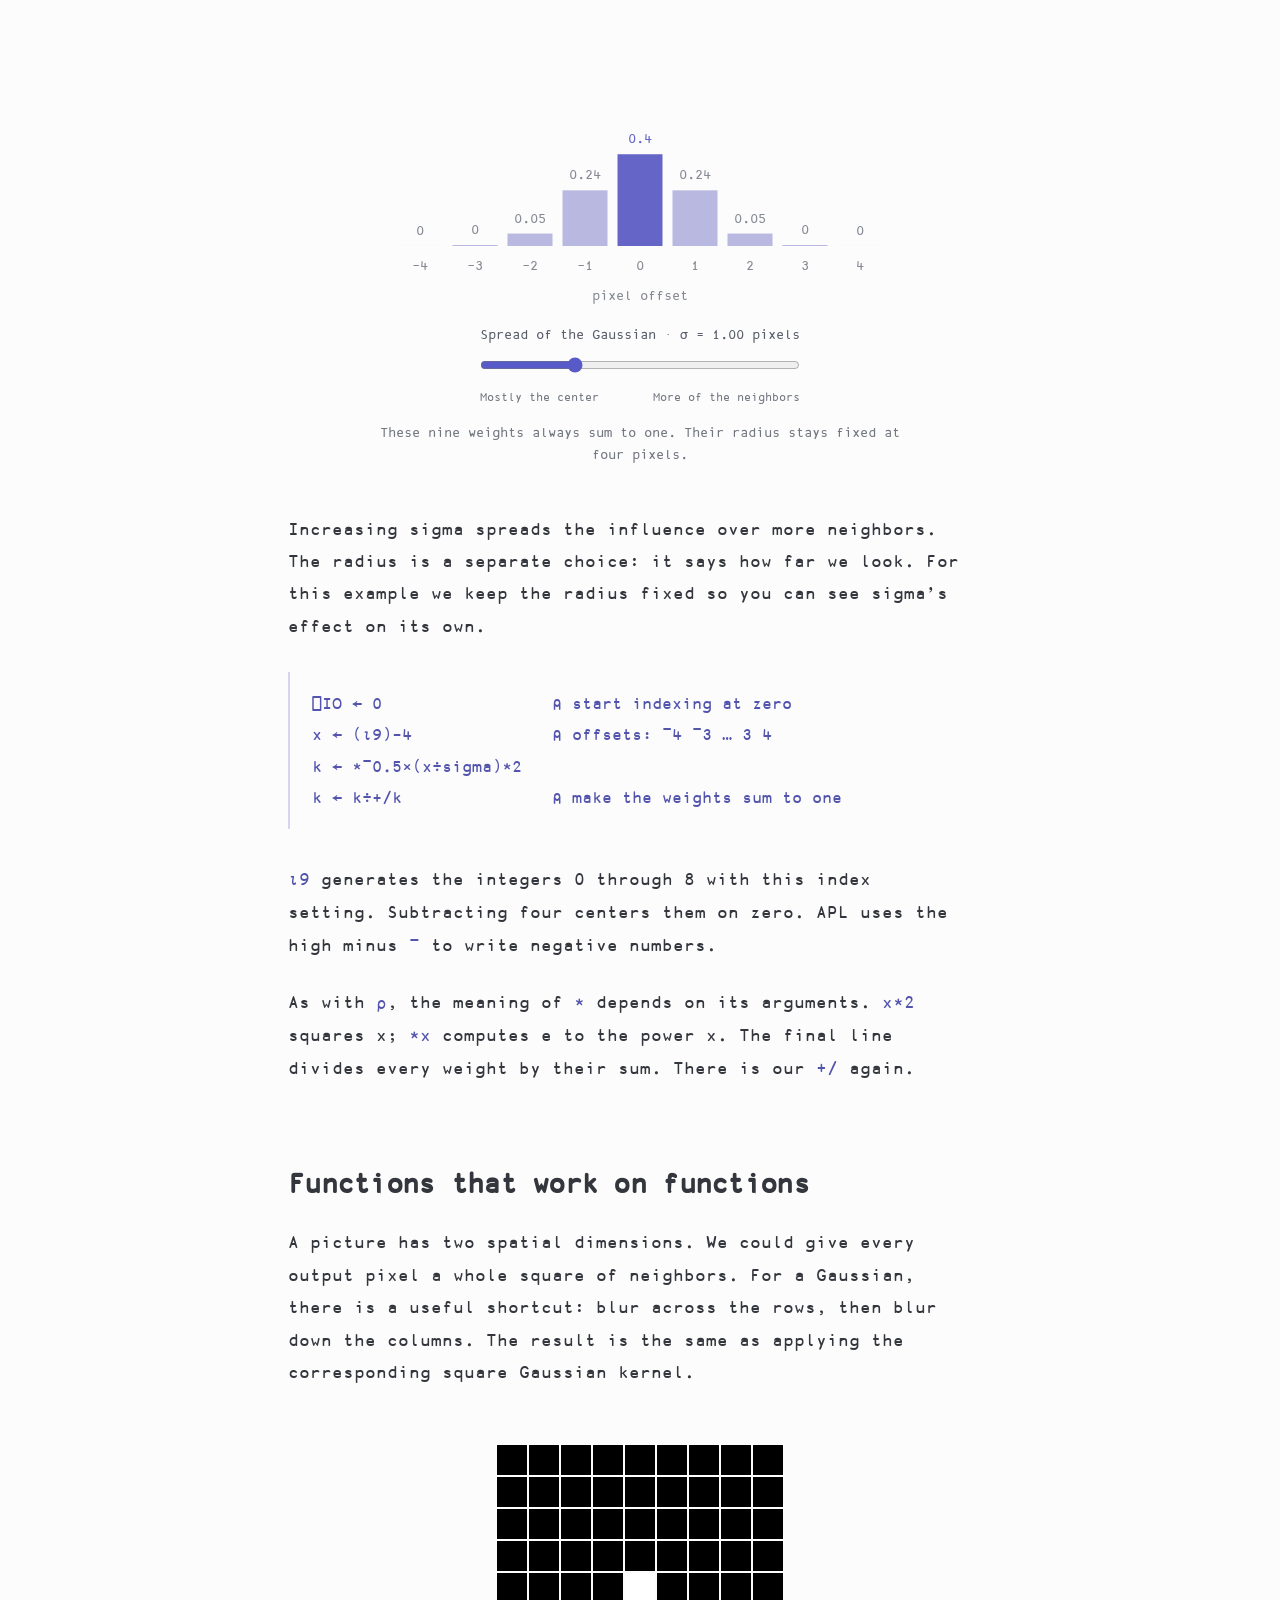
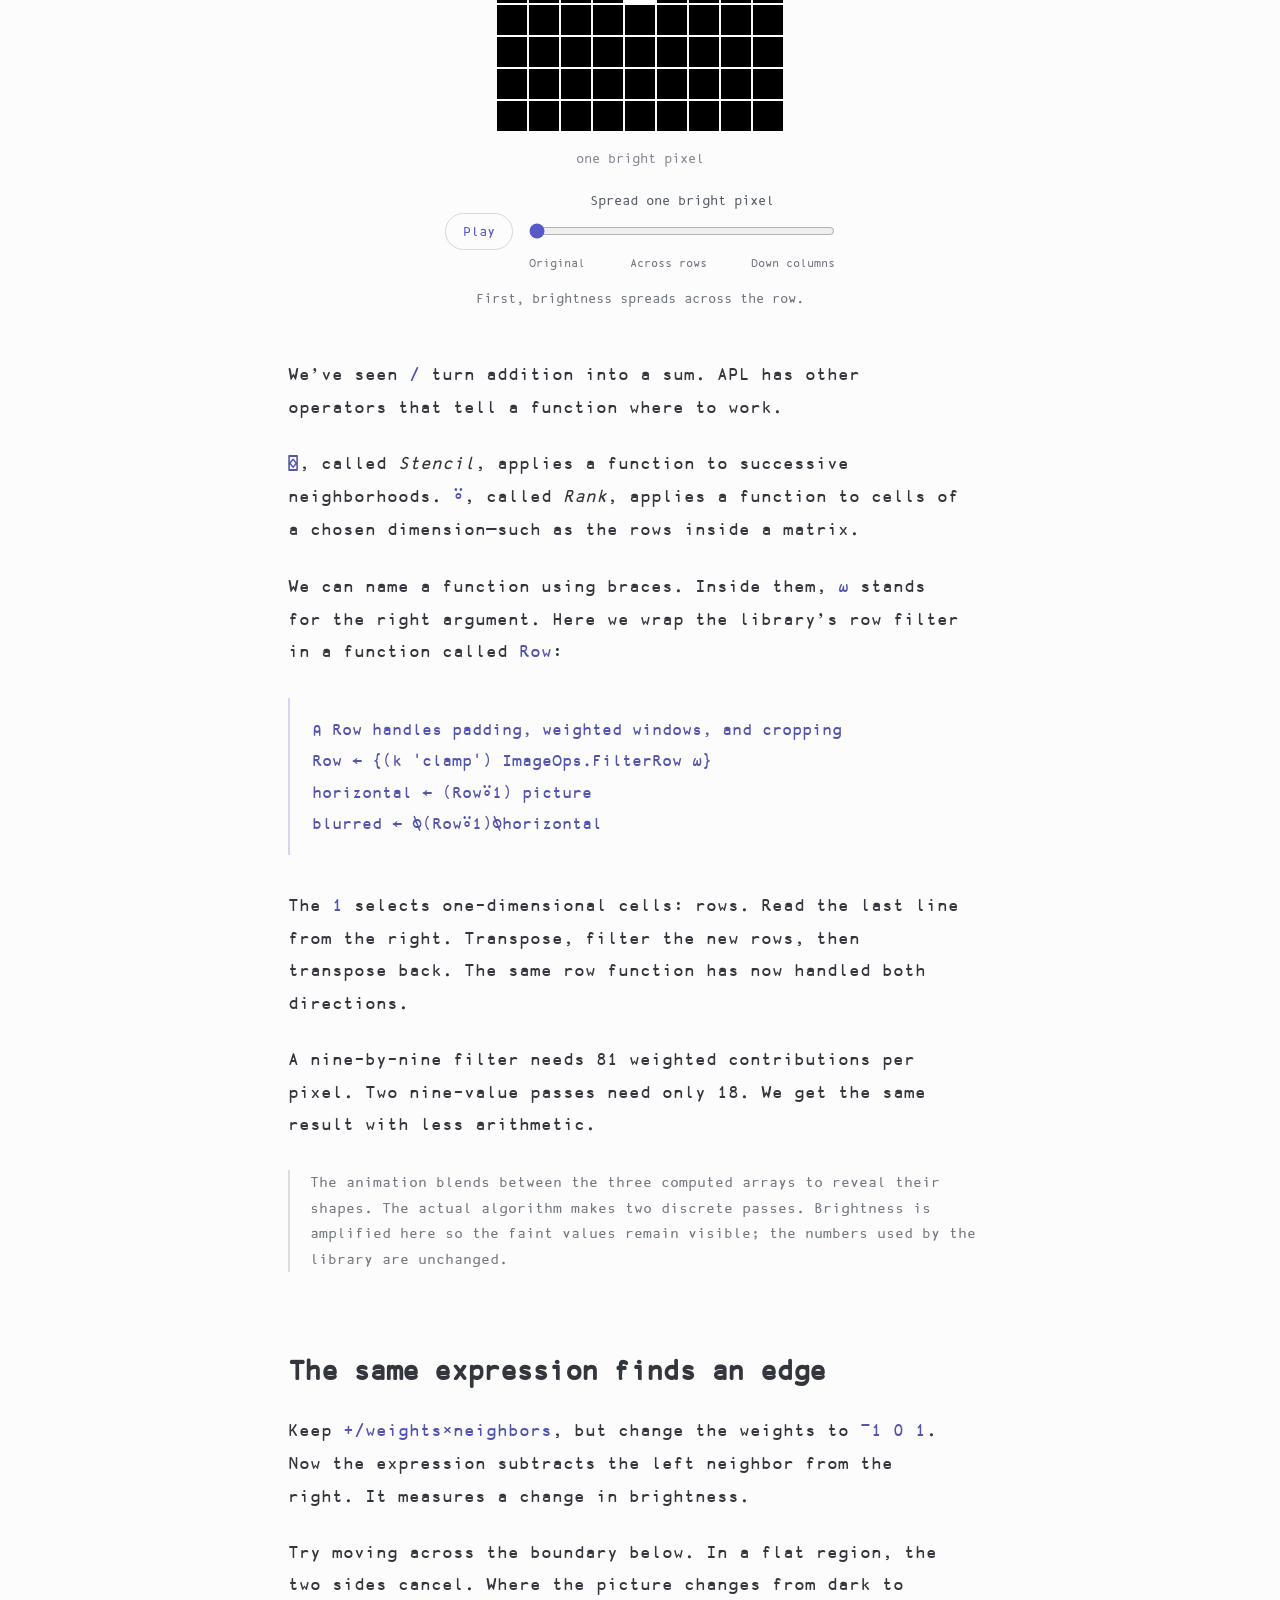
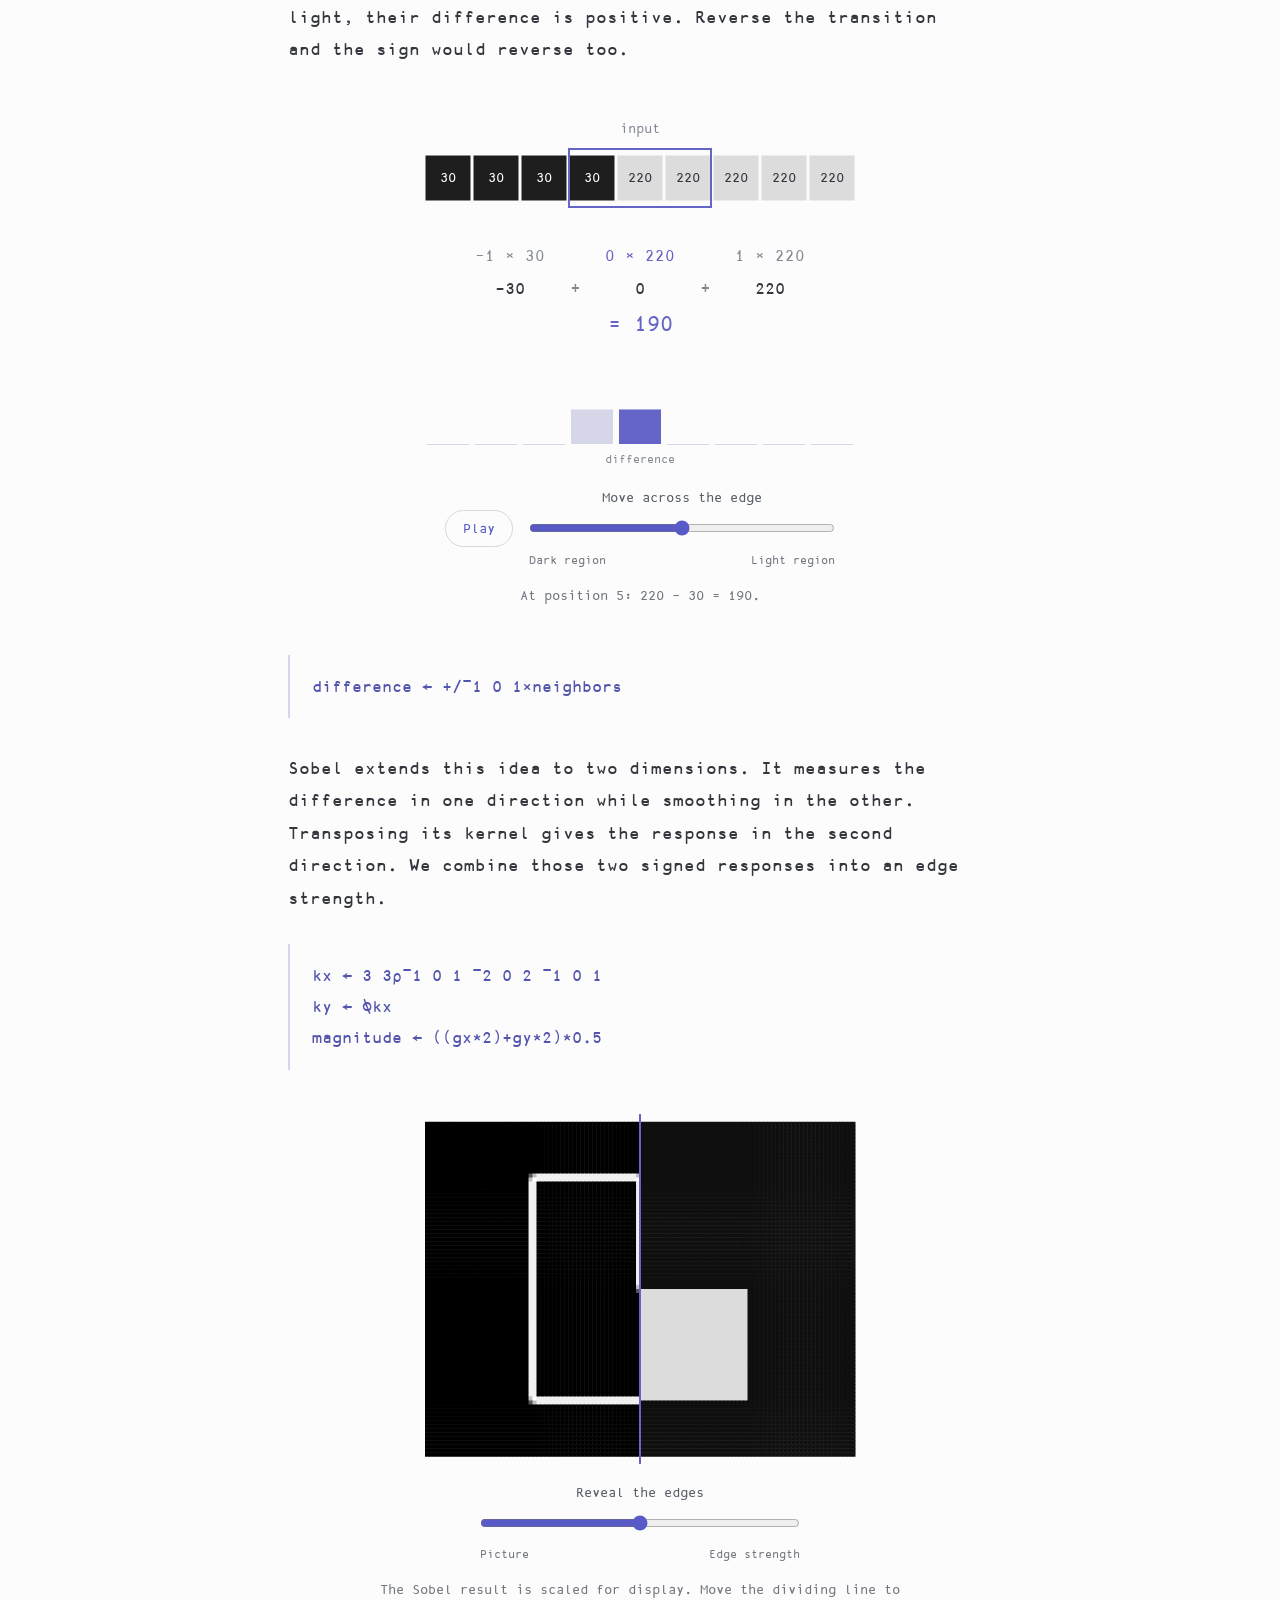
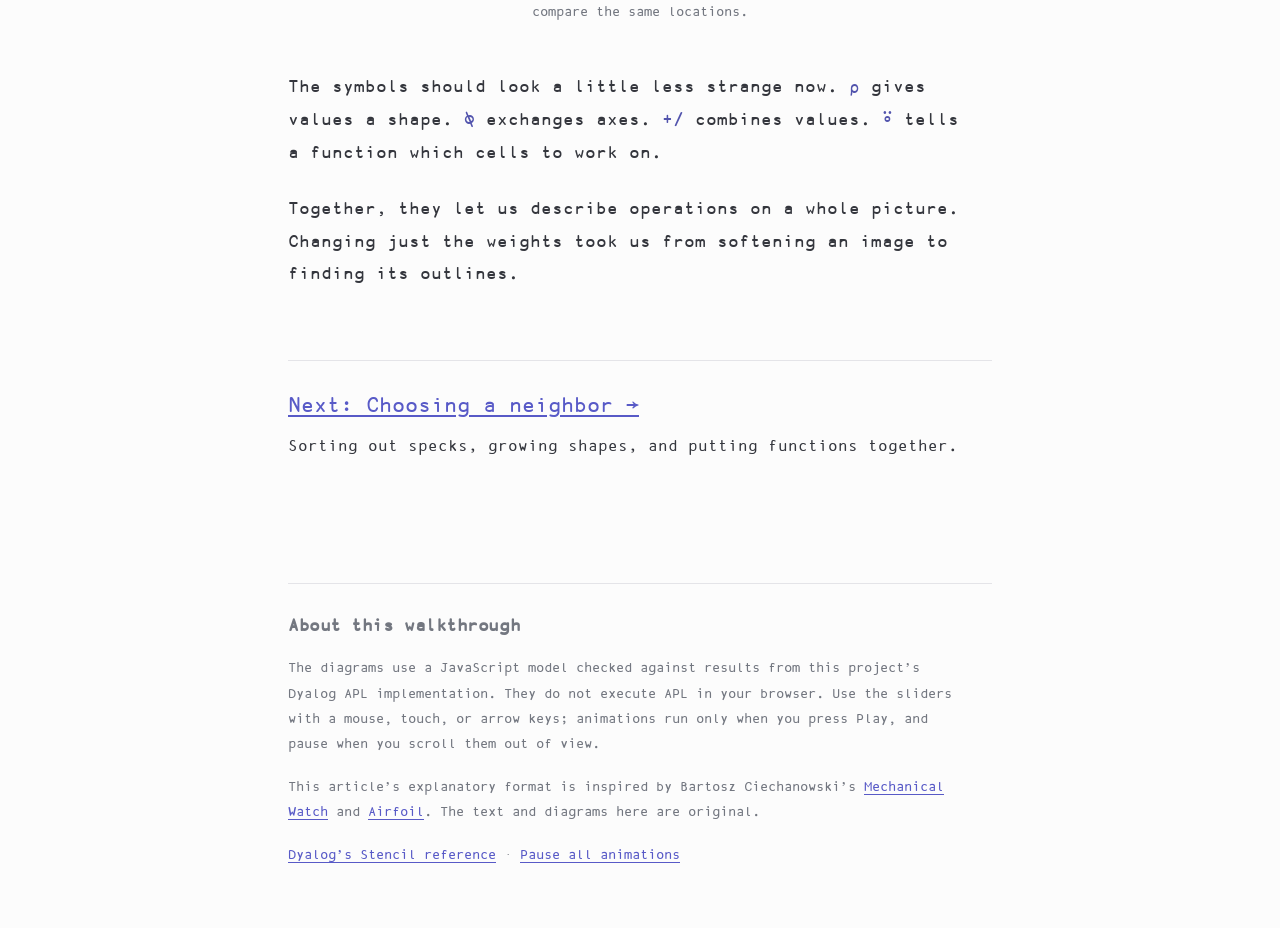
==== commit 3d206241: "Add animated APL walkthrough for median filters and binary shapes" ====
--- a/web/index.html
+++ b/web/index.html
@@ -92,6 +92,7 @@
 <p>The symbols should look a little less strange now. <code>⍴</code> gives values a shape. <code>⍉</code> exchanges axes. <code>+/</code> combines values. <code>⍤</code> tells a function which cells to work on.</p>
 <p>Together, they let us describe operations on a whole picture. Changing just the weights took us from softening an image to finding its outlines.</p>
 </section>
+<nav class="next-article" aria-label="Next article"><a href="neighborhoods.html">Next: Choosing a neighbor →</a><p>Sorting out specks, growing shapes, and putting functions together.</p></nav>
 <footer><h2>About this walkthrough</h2><p>The diagrams use a JavaScript model checked against results from this project’s Dyalog APL implementation. They do not execute APL in your browser. Use the sliders with a mouse, touch, or arrow keys; animations run only when you press Play, and pause when you scroll them out of view.</p><p>This article’s explanatory format is inspired by Bartosz Ciechanowski’s <a href="https://ciechanow.ski/mechanical-watch/">Mechanical Watch</a> and <a href="https://ciechanow.ski/airfoil/">Airfoil</a>. The text and diagrams here are original.</p><p><a href="https://docs.dyalog.com/20.0/language-reference-guide/primitive-operators/stencil/">Dyalog’s Stencil reference</a> · <button id="pause-all" class="text-button">Pause all animations</button></p></footer>
 </article></main><script type="module" src="app.mjs"></script>
 </body></html>
--- a/web/style.css
+++ b/web/style.css
@@ -2,3 +2,7 @@
 :root{color-scheme:light;--ink:#34363d;--muted:#737780;--accent:#585ac7;--mono:APL,monospace}*{box-sizing:border-box}body{margin:0;background:#fcfcfc;color:var(--ink);font:18px/1.8 -apple-system,BlinkMacSystemFont,'Segoe UI',APL,sans-serif}header{max-width:760px;padding:30px 28px 0;margin:auto;display:flex;justify-content:space-between;gap:20px;font-size:14px;color:var(--muted)}header a{color:var(--ink);font-weight:650;text-decoration:none}main{max-width:760px;margin:auto;padding:0 28px}article>p,section>p{margin:24px 0}.opening{padding:80px 0 20px}.kicker{font-size:12px;font-weight:600;letter-spacing:.14em;color:var(--accent);margin:0 0 16px}h1{font-size:clamp(40px,7vw,60px);letter-spacing:-.045em;line-height:1.12;margin:0 0 26px;font-weight:720}.lede{font-size:24px;line-height:1.5;max-width:600px;color:#656974;margin:0 0 20px}h2{font-size:29px;line-height:1.3;letter-spacing:-.025em;margin:80px 0 24px;font-weight:650}p{max-width:680px}figure{margin:44px -14px 46px;text-align:center}canvas{width:100%;height:340px;display:block;touch-action:pan-y}#window,#edge{height:360px}#passes{height:340px}#edge-image{height:350px}figcaption{font-size:14px;color:var(--muted);line-height:1.6;max-width:580px;margin:16px auto 0;padding:0 16px;min-height:24px}.control{max-width:340px;margin:18px auto 0;padding:0 10px}.control label{display:block;font-size:14px;color:#595e69;line-height:1.5;margin-bottom:8px}input[type=range]{width:100%;accent-color:var(--accent);height:24px;cursor:pointer;margin:0}.ends{display:flex;justify-content:space-between;gap:12px;font-size:12px;line-height:1.5;color:var(--muted)}.with-play{display:flex;align-items:center;gap:16px;max-width:410px}.with-play>div{flex:1}.play{min-width:62px}button{font:inherit;font-size:14px;line-height:1.5;border:1px solid #d7d8df;border-radius:20px;padding:7px 17px;background:transparent;color:var(--accent);cursor:pointer}button:hover{background:#f0f0fa}button:focus-visible,input:focus-visible,a:focus-visible{outline:3px solid #b08a37;outline-offset:4px}a{color:var(--accent);text-underline-offset:3px}code{font-family:var(--mono);font-size:1.02em}p code,aside code{color:#5254ad;white-space:nowrap}pre{font:17px/1.8 var(--mono);margin:30px 0 34px;padding:16px 0 16px 22px;border-left:2px solid #d6d5ef;white-space:pre-wrap;overflow-wrap:anywhere;color:#5254ad}aside{font-size:15px;line-height:1.7;color:var(--muted);border-left:2px solid #ddd;padding-left:20px;margin:30px 0}footer{margin:90px 0 60px;border-top:1px solid #e4e4e8;color:var(--muted);font-size:14px;line-height:1.8}footer h2{font-size:18px;margin:30px 0 12px}footer p{margin:18px 0}.text-button{border:0;border-radius:0;text-decoration:underline;text-underline-offset:3px;padding:0;font-size:14px}.button-row{margin-top:18px}@media(max-width:520px){body{font-size:17px;line-height:1.75}header{padding:22px 22px 0;font-size:13px}main{padding:0 22px}.opening{padding-top:56px}.lede{font-size:21px}h2{font-size:26px;margin-top:66px}pre{font-size:14px;padding-left:14px}figure{margin-left:-12px;margin-right:-12px}canvas{height:310px}#window,#edge{height:350px}#passes{height:310px}#edge-image{height:290px}.control{max-width:300px}header span{max-width:120px;text-align:right}figcaption{font-size:14px}}
 @media(prefers-reduced-motion:reduce){*{scroll-behavior:auto!important}}
 .opening-expression{margin:30px 0 34px;padding:24px 0;text-align:center}.opening-expression>code{display:block;font:clamp(17px,3.8vw,26px)/1.5 var(--mono);color:var(--accent);overflow-wrap:anywhere}.opening-expression p{font-size:15px;color:var(--muted);min-height:54px;max-width:460px;margin:16px auto}.opening-expression button{min-width:215px}
+button[aria-pressed=true]{background:#ededf8;border-color:var(--accent)}
+#sorting{height:290px}#noise{height:240px}#morph{height:330px}#composition{height:330px}
+.next-article{margin:70px 0 0;padding:24px 0;border-top:1px solid #e4e4e8}.next-article a{font-size:22px}.next-article p{font-size:16px;margin:8px 0}
+@media(max-width:520px){#sorting{height:260px}#noise{height:180px}#morph{height:260px}#composition{height:310px}.button-row button{font-size:13px}}
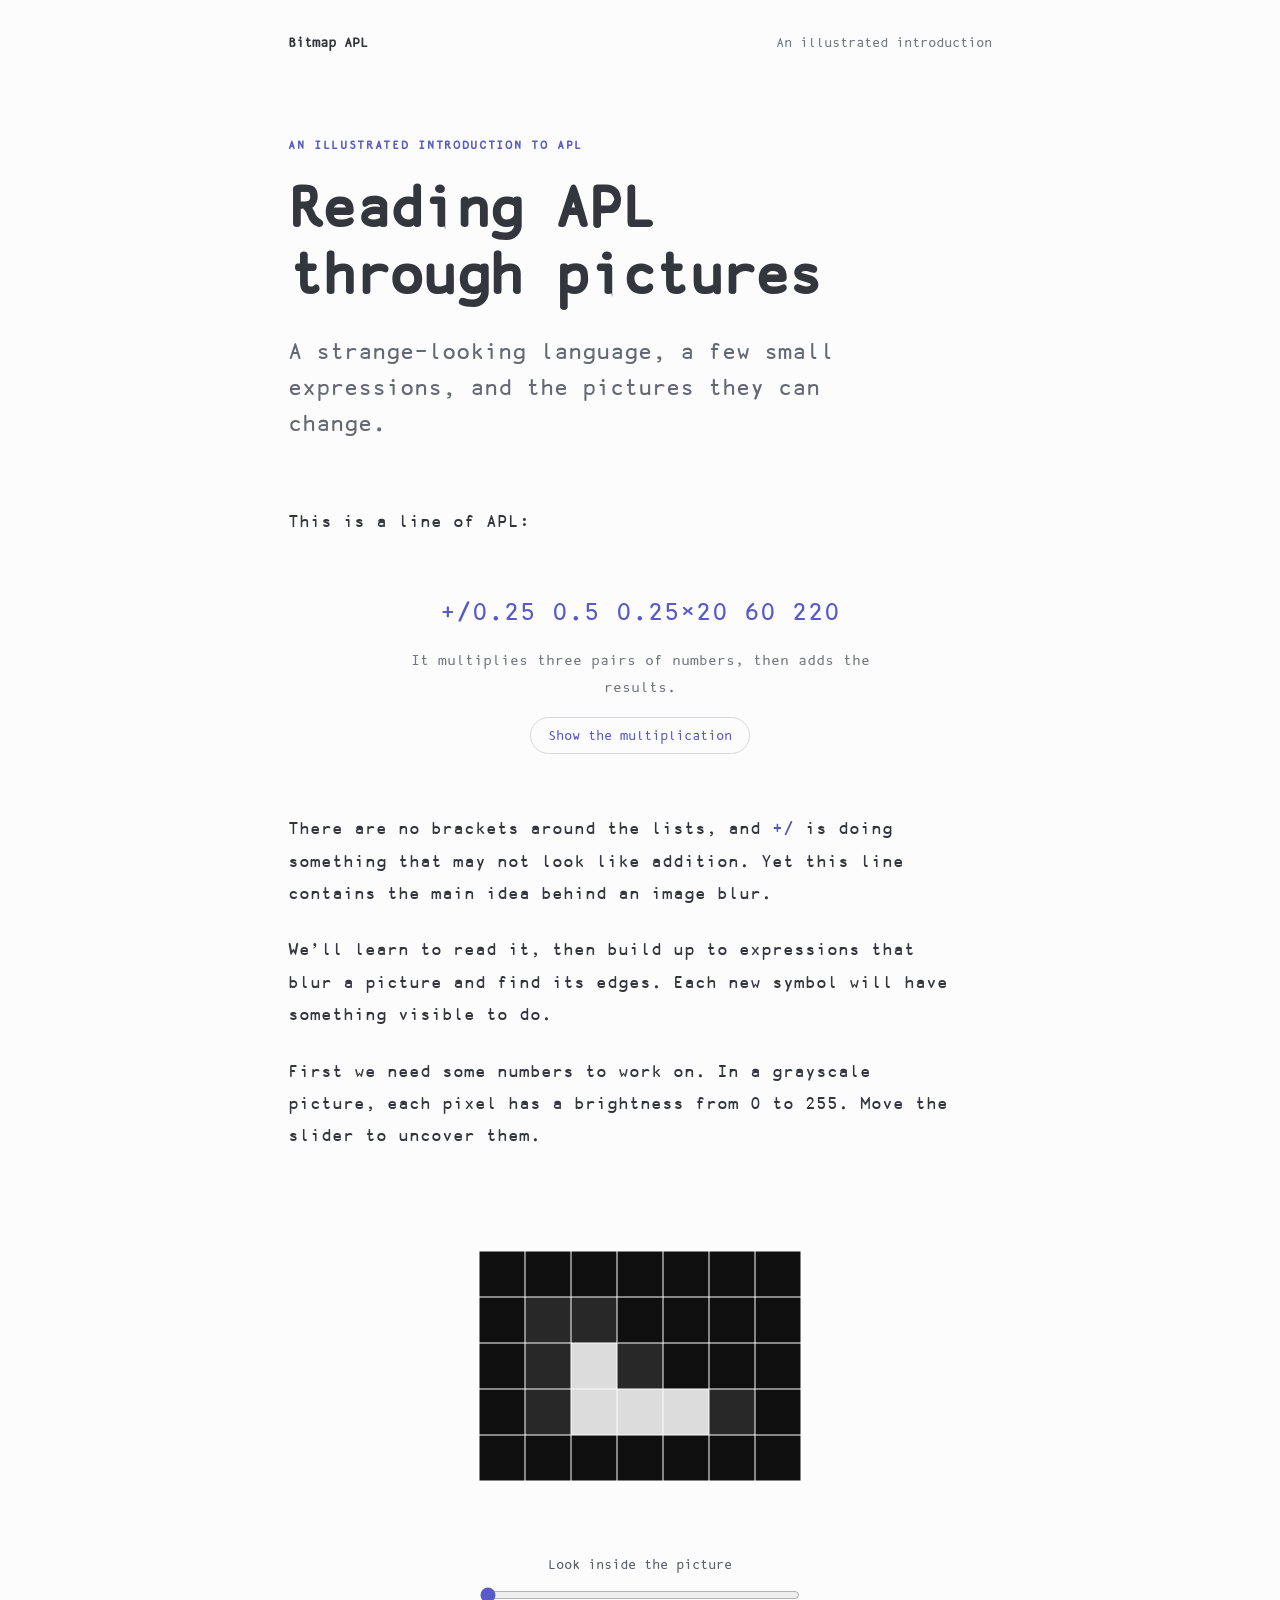
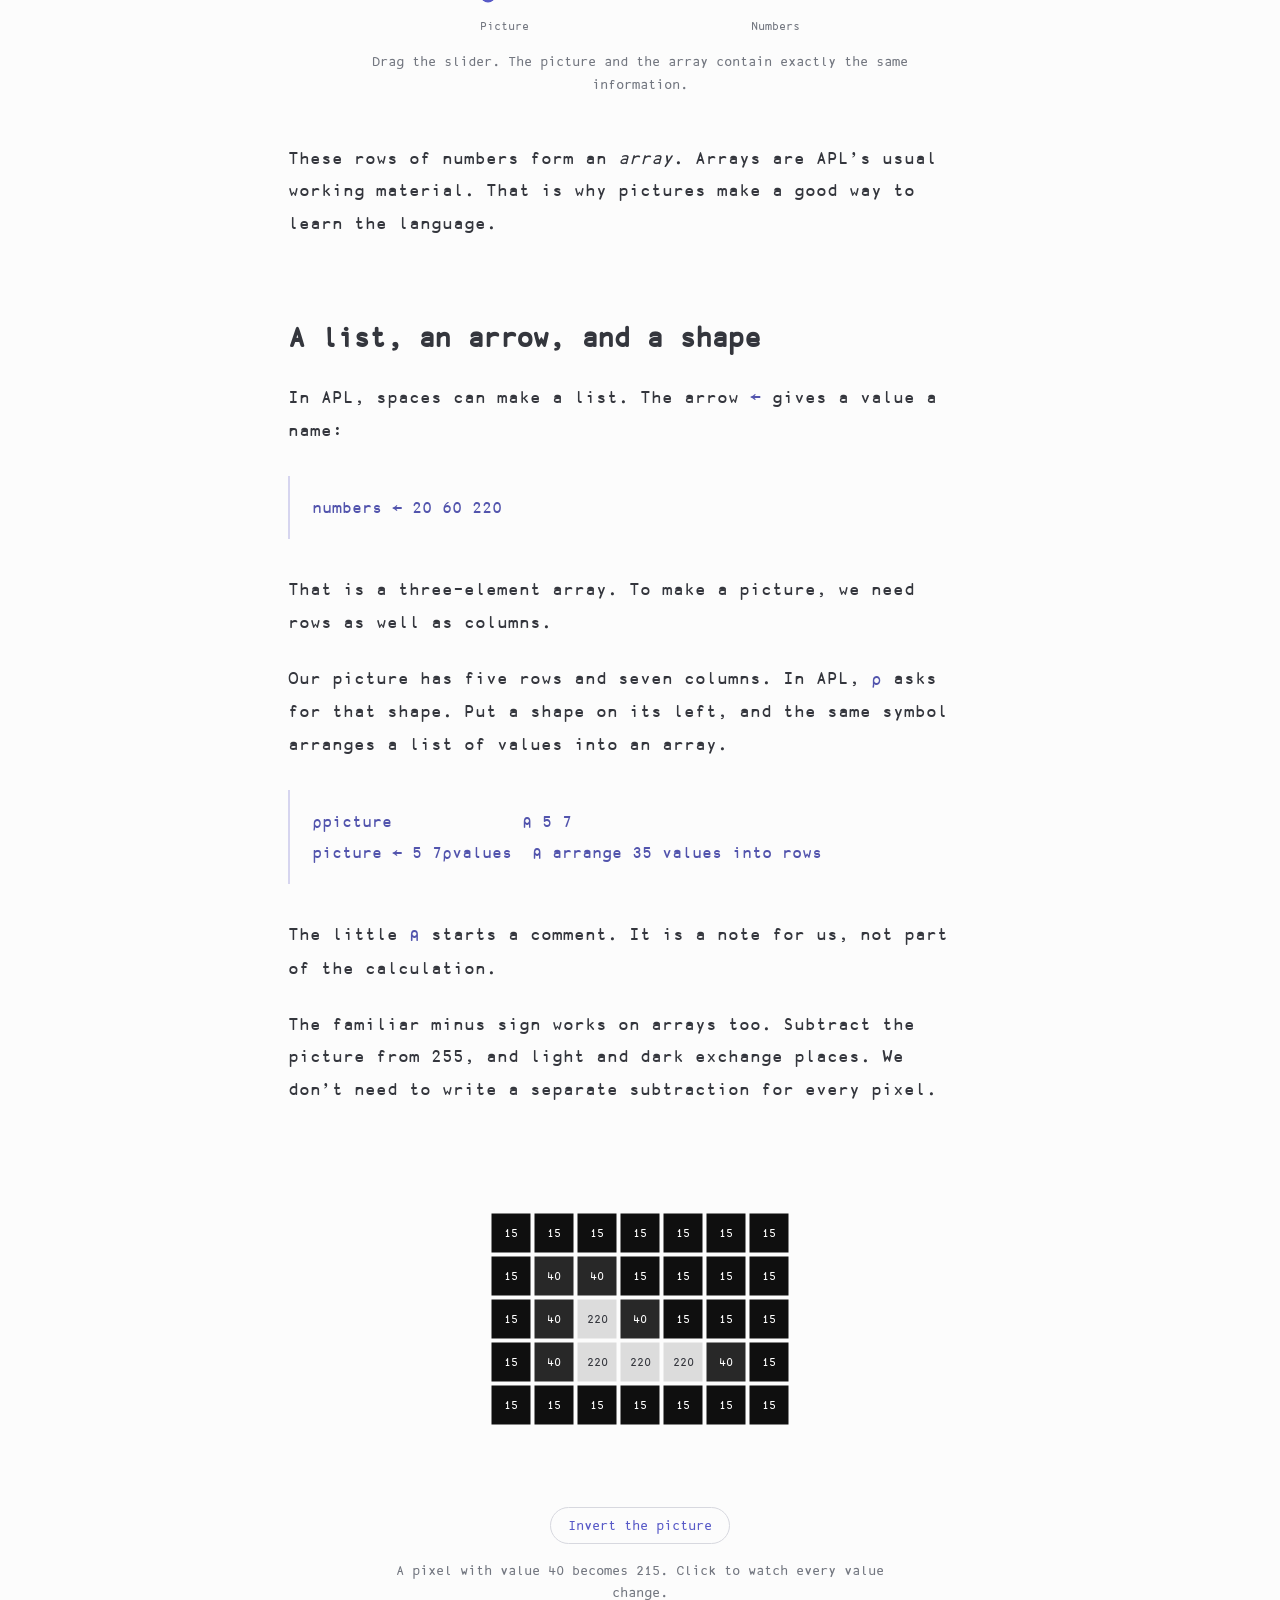
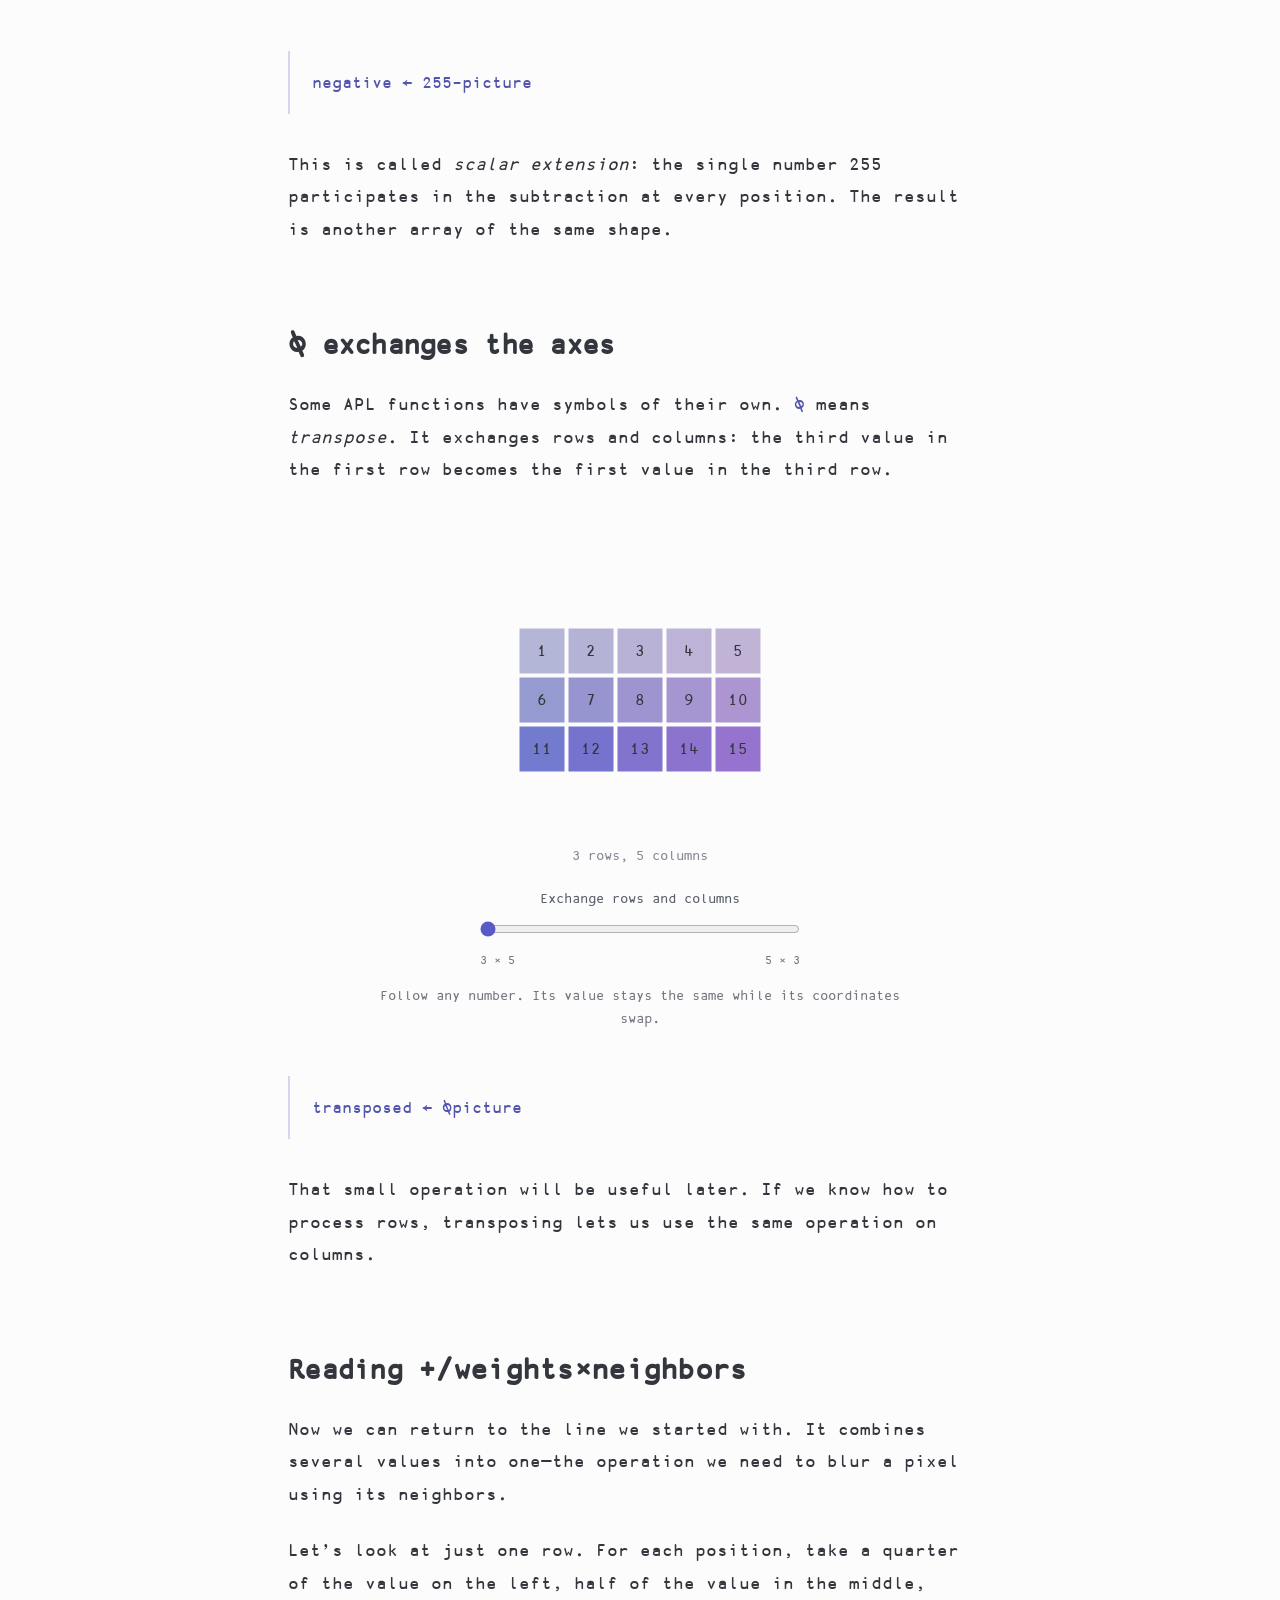
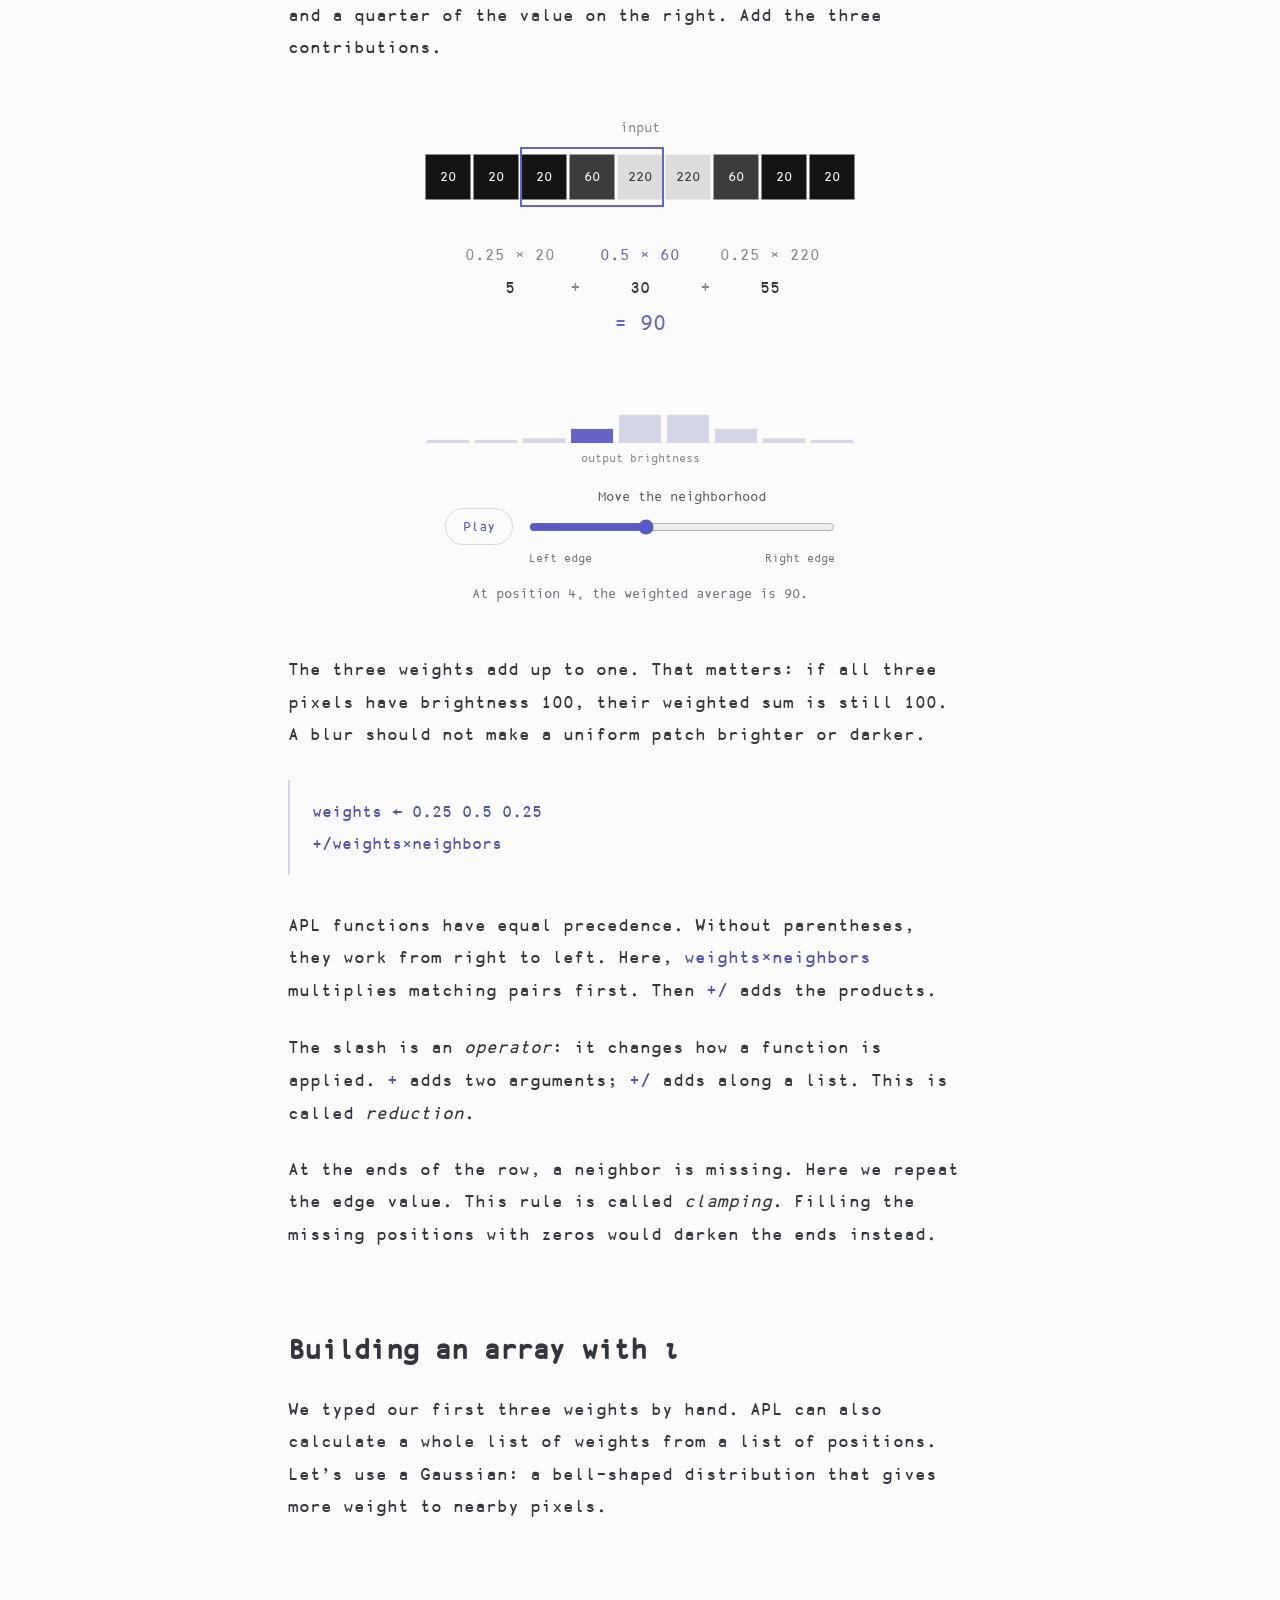
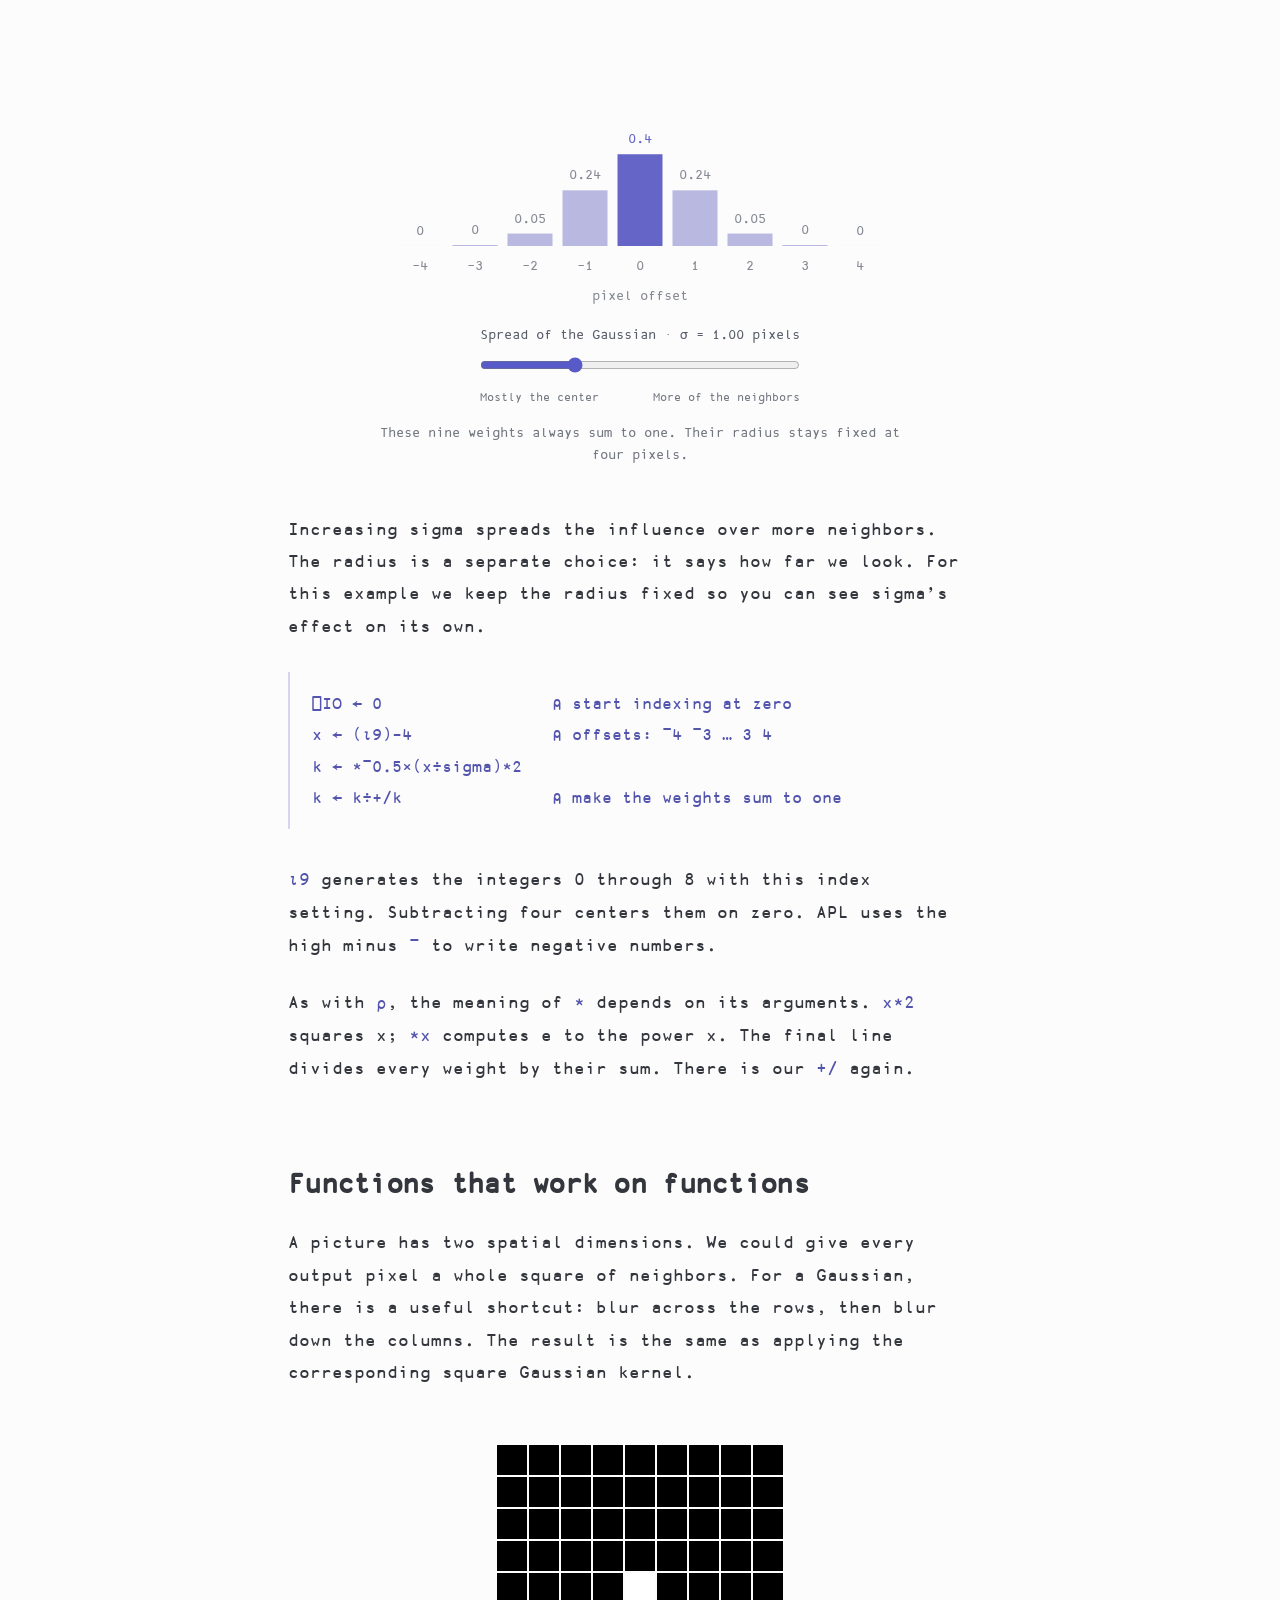
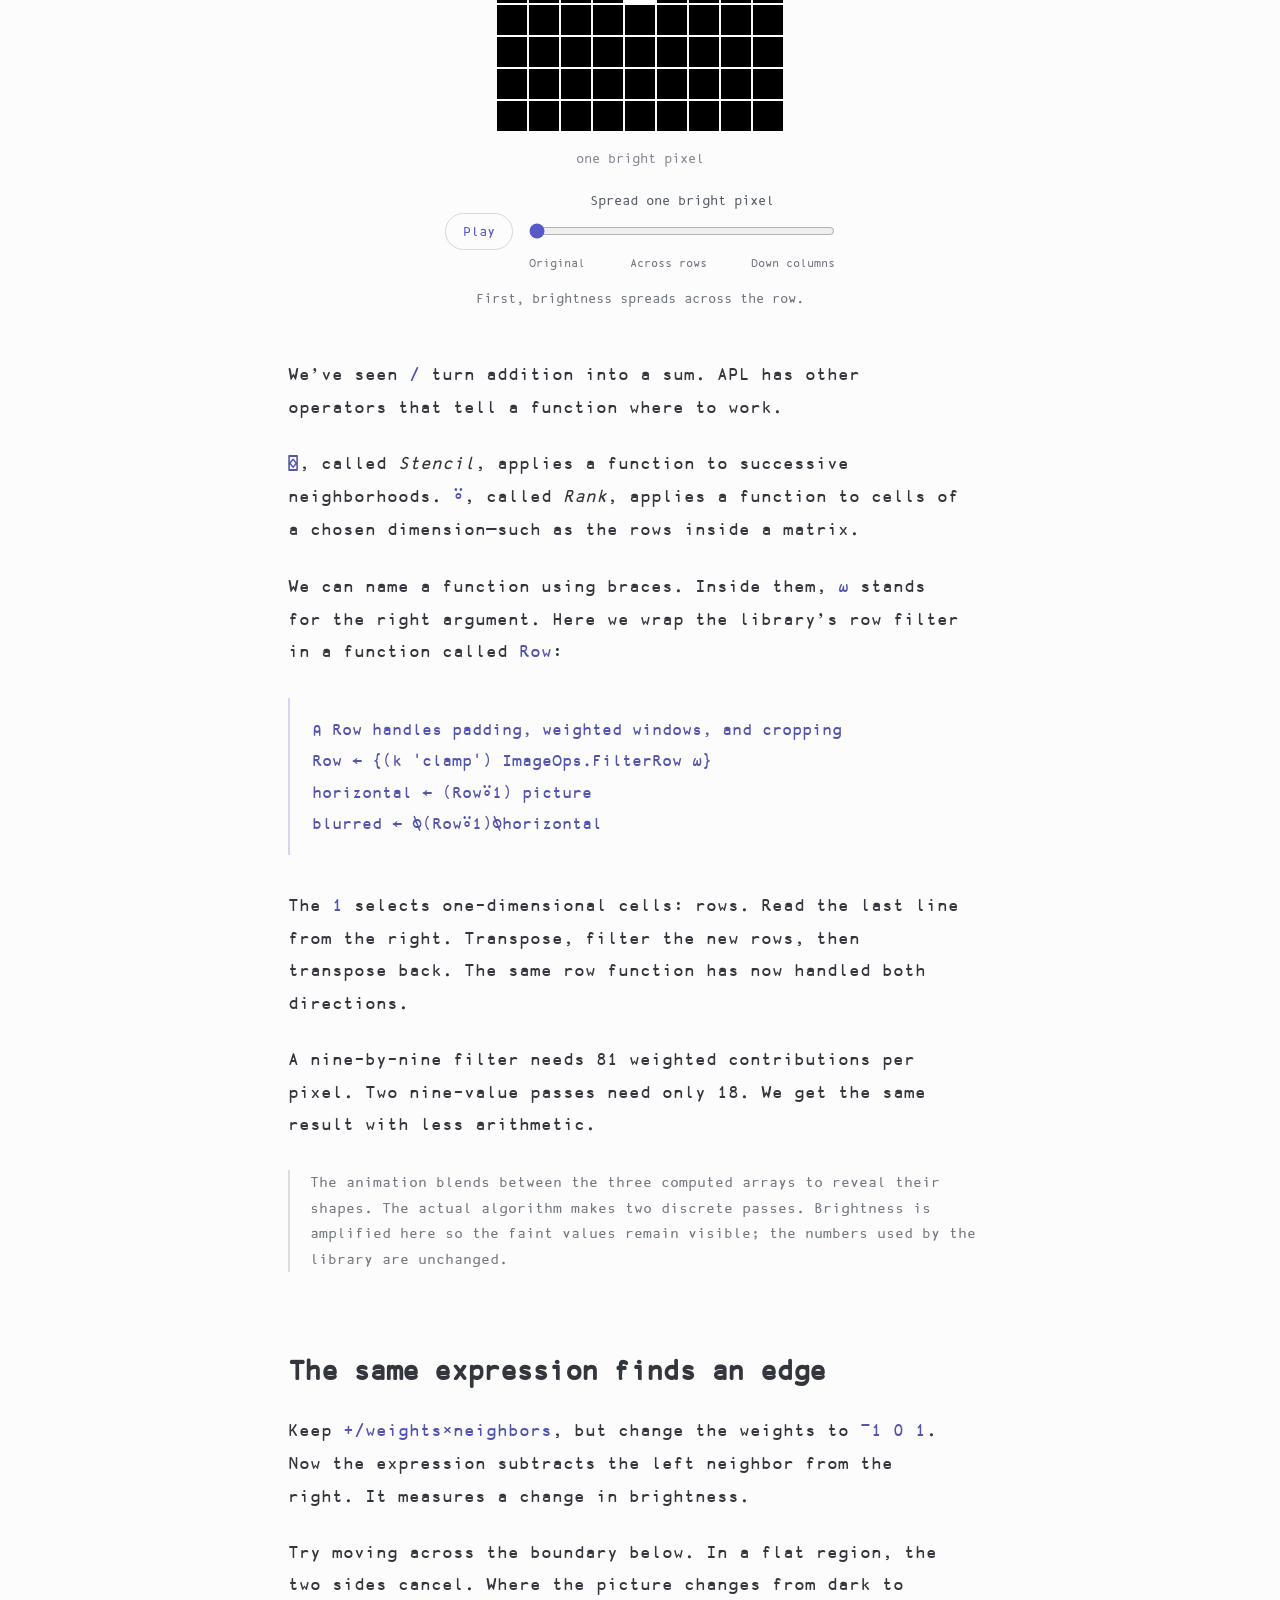
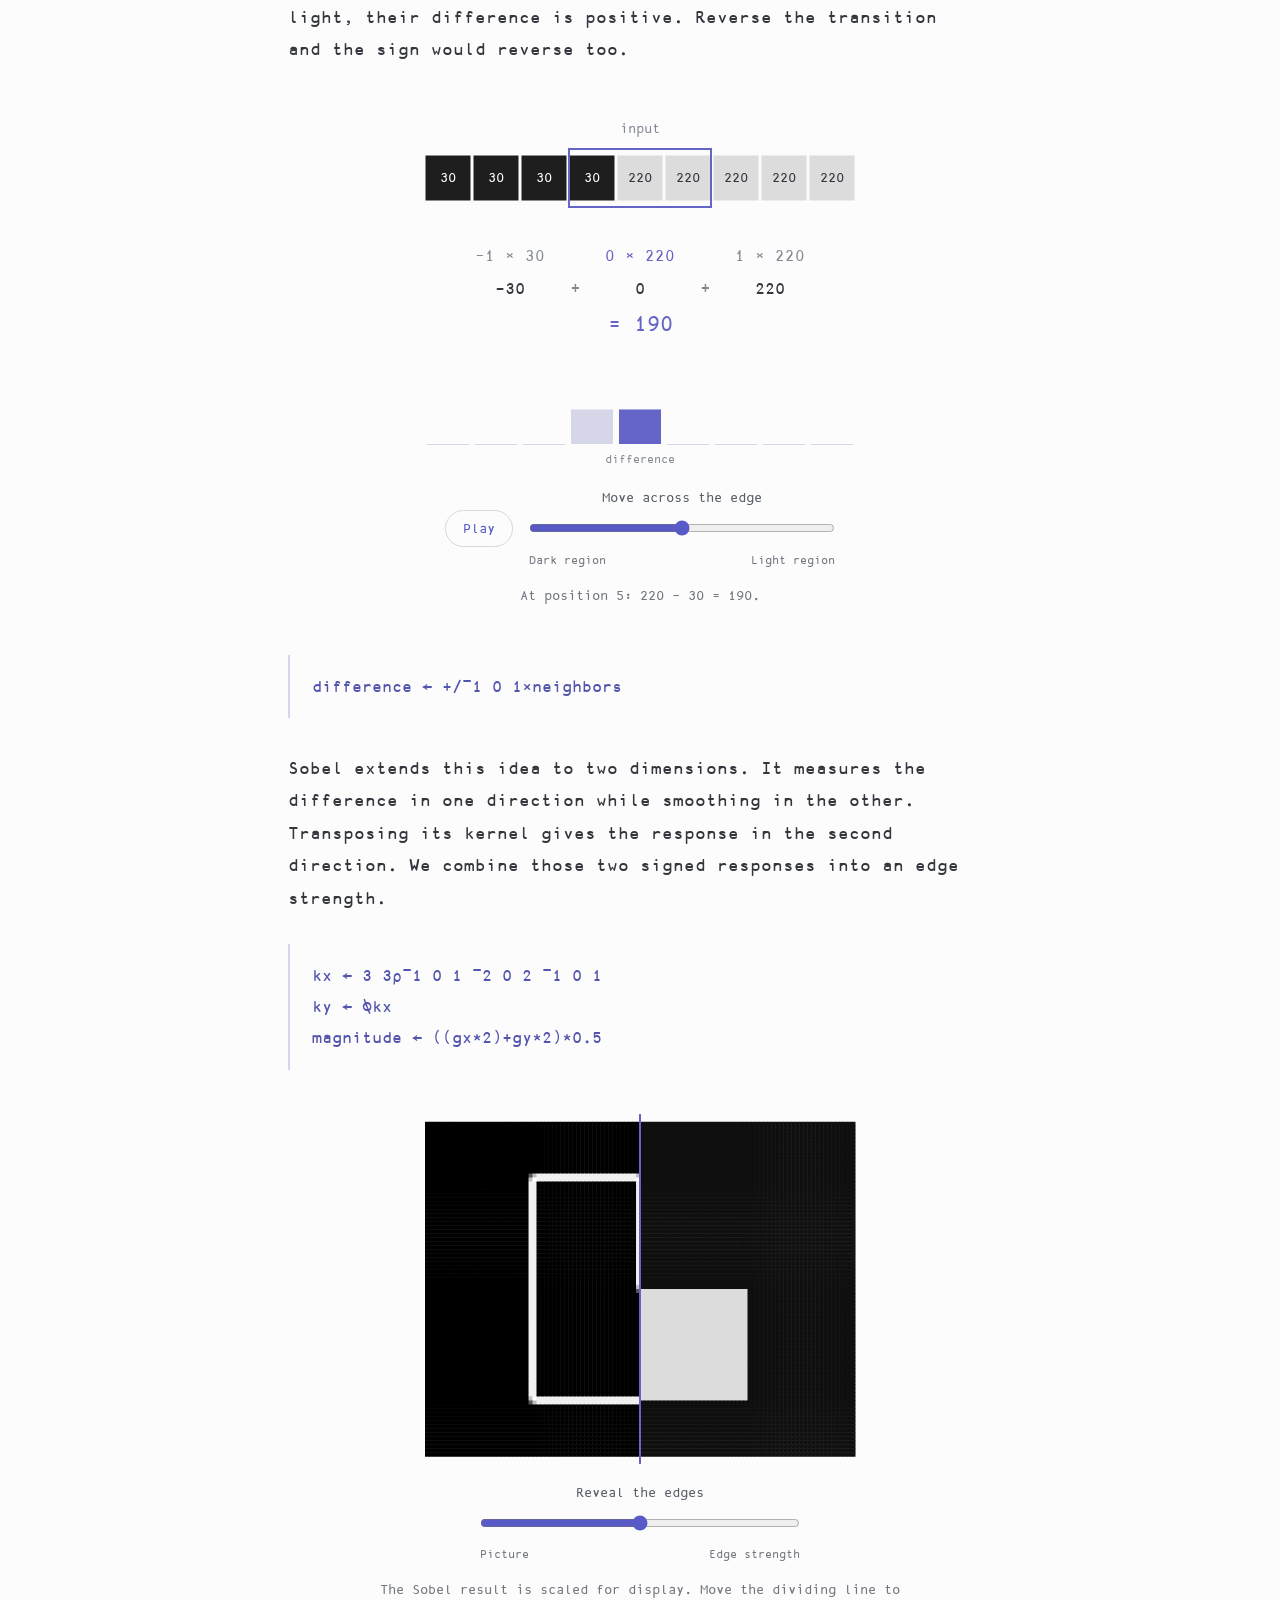
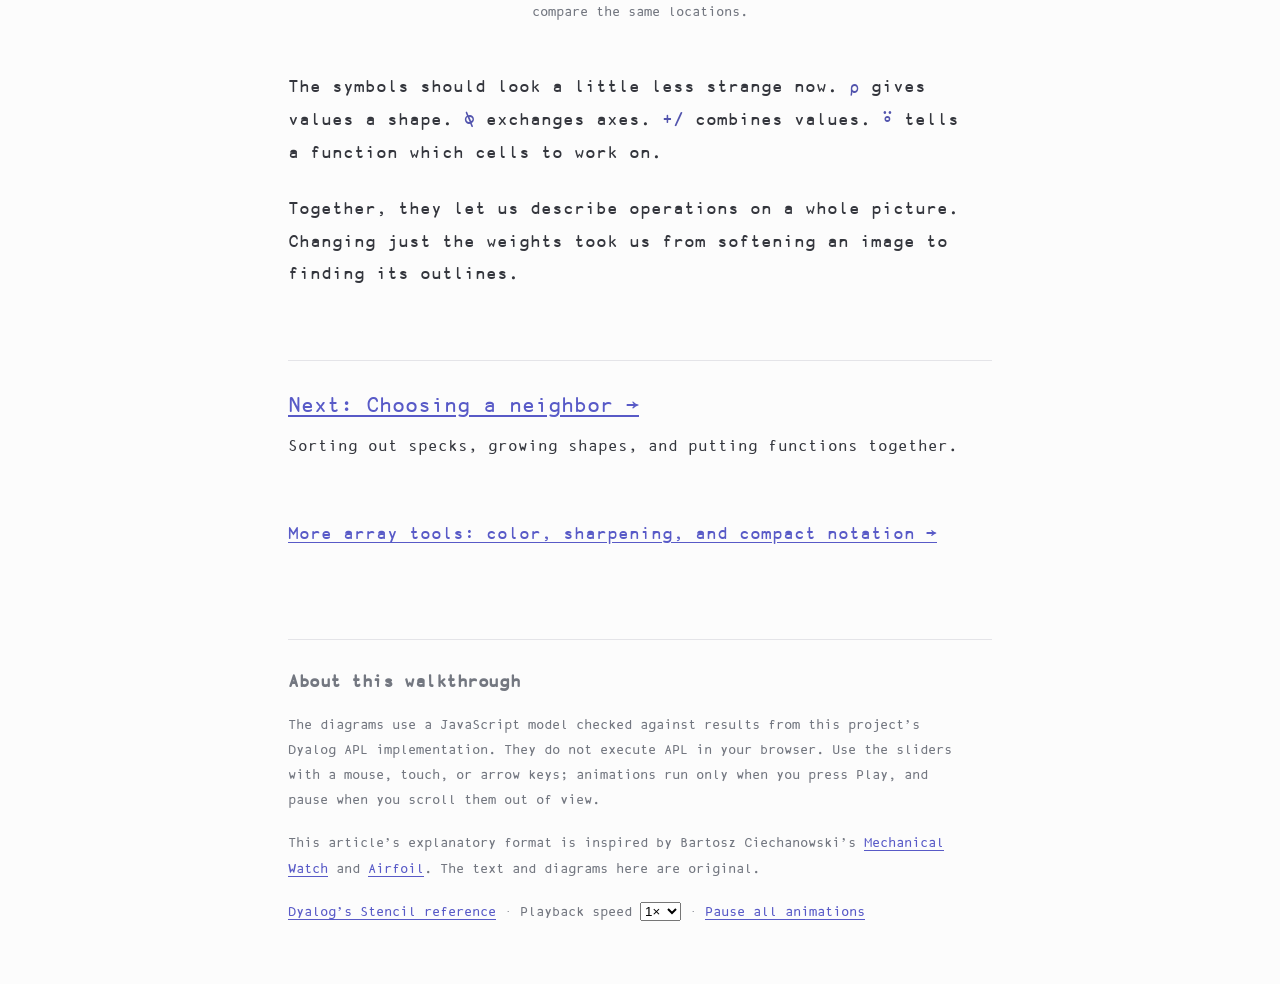
==== commit b286f520: "Complete animated article series with Canny, seam carving and array tools" ====
--- a/web/index.html
+++ b/web/index.html
@@ -93,6 +93,7 @@
 <p>Together, they let us describe operations on a whole picture. Changing just the weights took us from softening an image to finding its outlines.</p>
 </section>
 <nav class="next-article" aria-label="Next article"><a href="neighborhoods.html">Next: Choosing a neighbor →</a><p>Sorting out specks, growing shapes, and putting functions together.</p></nav>
-<footer><h2>About this walkthrough</h2><p>The diagrams use a JavaScript model checked against results from this project’s Dyalog APL implementation. They do not execute APL in your browser. Use the sliders with a mouse, touch, or arrow keys; animations run only when you press Play, and pause when you scroll them out of view.</p><p>This article’s explanatory format is inspired by Bartosz Ciechanowski’s <a href="https://ciechanow.ski/mechanical-watch/">Mechanical Watch</a> and <a href="https://ciechanow.ski/airfoil/">Airfoil</a>. The text and diagrams here are original.</p><p><a href="https://docs.dyalog.com/20.0/language-reference-guide/primitive-operators/stencil/">Dyalog’s Stencil reference</a> · <button id="pause-all" class="text-button">Pause all animations</button></p></footer>
+<p><a href="array-tools.html">More array tools: color, sharpening, and compact notation →</a></p>
+<footer><h2>About this walkthrough</h2><p>The diagrams use a JavaScript model checked against results from this project’s Dyalog APL implementation. They do not execute APL in your browser. Use the sliders with a mouse, touch, or arrow keys; animations run only when you press Play, and pause when you scroll them out of view.</p><p>This article’s explanatory format is inspired by Bartosz Ciechanowski’s <a href="https://ciechanow.ski/mechanical-watch/">Mechanical Watch</a> and <a href="https://ciechanow.ski/airfoil/">Airfoil</a>. The text and diagrams here are original.</p><p><a href="https://docs.dyalog.com/20.0/language-reference-guide/primitive-operators/stencil/">Dyalog’s Stencil reference</a> · <label for="playback-speed">Playback speed</label> <select id="playback-speed" aria-label="Playback speed"><option value="0.5">½×</option><option value="1" selected>1×</option><option value="2">2×</option></select> · <button id="pause-all" class="text-button">Pause all animations</button></p></footer>
 </article></main><script type="module" src="app.mjs"></script>
 </body></html>
--- a/web/style.css
+++ b/web/style.css
@@ -6,3 +6,14 @@
 #sorting{height:290px}#noise{height:240px}#morph{height:330px}#composition{height:330px}
 .next-article{margin:70px 0 0;padding:24px 0;border-top:1px solid #e4e4e8}.next-article a{font-size:22px}.next-article p{font-size:16px;margin:8px 0}
 @media(max-width:520px){#sorting{height:260px}#noise{height:180px}#morph{height:260px}#composition{height:310px}.button-row button{font-size:13px}}
+#counting{height:320px}#scanning{height:280px}#mapping{height:280px}#contrast-image{height:370px}#contrast-histograms{height:310px}
+@media(max-width:520px){#contrast-image{height:260px}}
+.control select{width:100%;font:inherit;font-size:14px;color:var(--ink);background:#fcfcfc;border:1px solid #d7d8df;border-radius:6px;padding:9px}.control select:focus-visible{outline:3px solid #b08a37;outline-offset:4px}
+#fill-grid,#labels-grid{height:340px}.region-summary{min-height:220px;font-size:14px;margin:24px auto 0;max-width:330px;color:var(--muted)}.region-summary table{width:100%;border-collapse:collapse}.region-summary th,.region-summary td{padding:5px 12px;border-bottom:1px solid #e4e4e8}.region-summary caption{margin-bottom:10px;color:var(--ink)}
+@media(max-width:520px){#fill-grid,#labels-grid{height:290px}}
+#canny-pipeline{height:410px}#thinning{height:265px}#edge-linking{height:270px}
+@media(max-width:520px){#canny-pipeline{height:490px}}
+#seam-costs{height:265px}#seam-backtrack{height:290px}#seam-image{height:215px}
+@media(max-width:520px){#seam-costs{height:205px}#seam-image{height:560px}}
+#color-planes{height:245px}#reverse-grid{height:220px}#threshold-grid{height:205px}#signed-gradients{height:410px}#sharpening{height:200px}
+@media(max-width:520px){#color-planes{height:185px}#threshold-grid{height:170px}#signed-gradients{height:320px}#sharpening{height:650px}}
